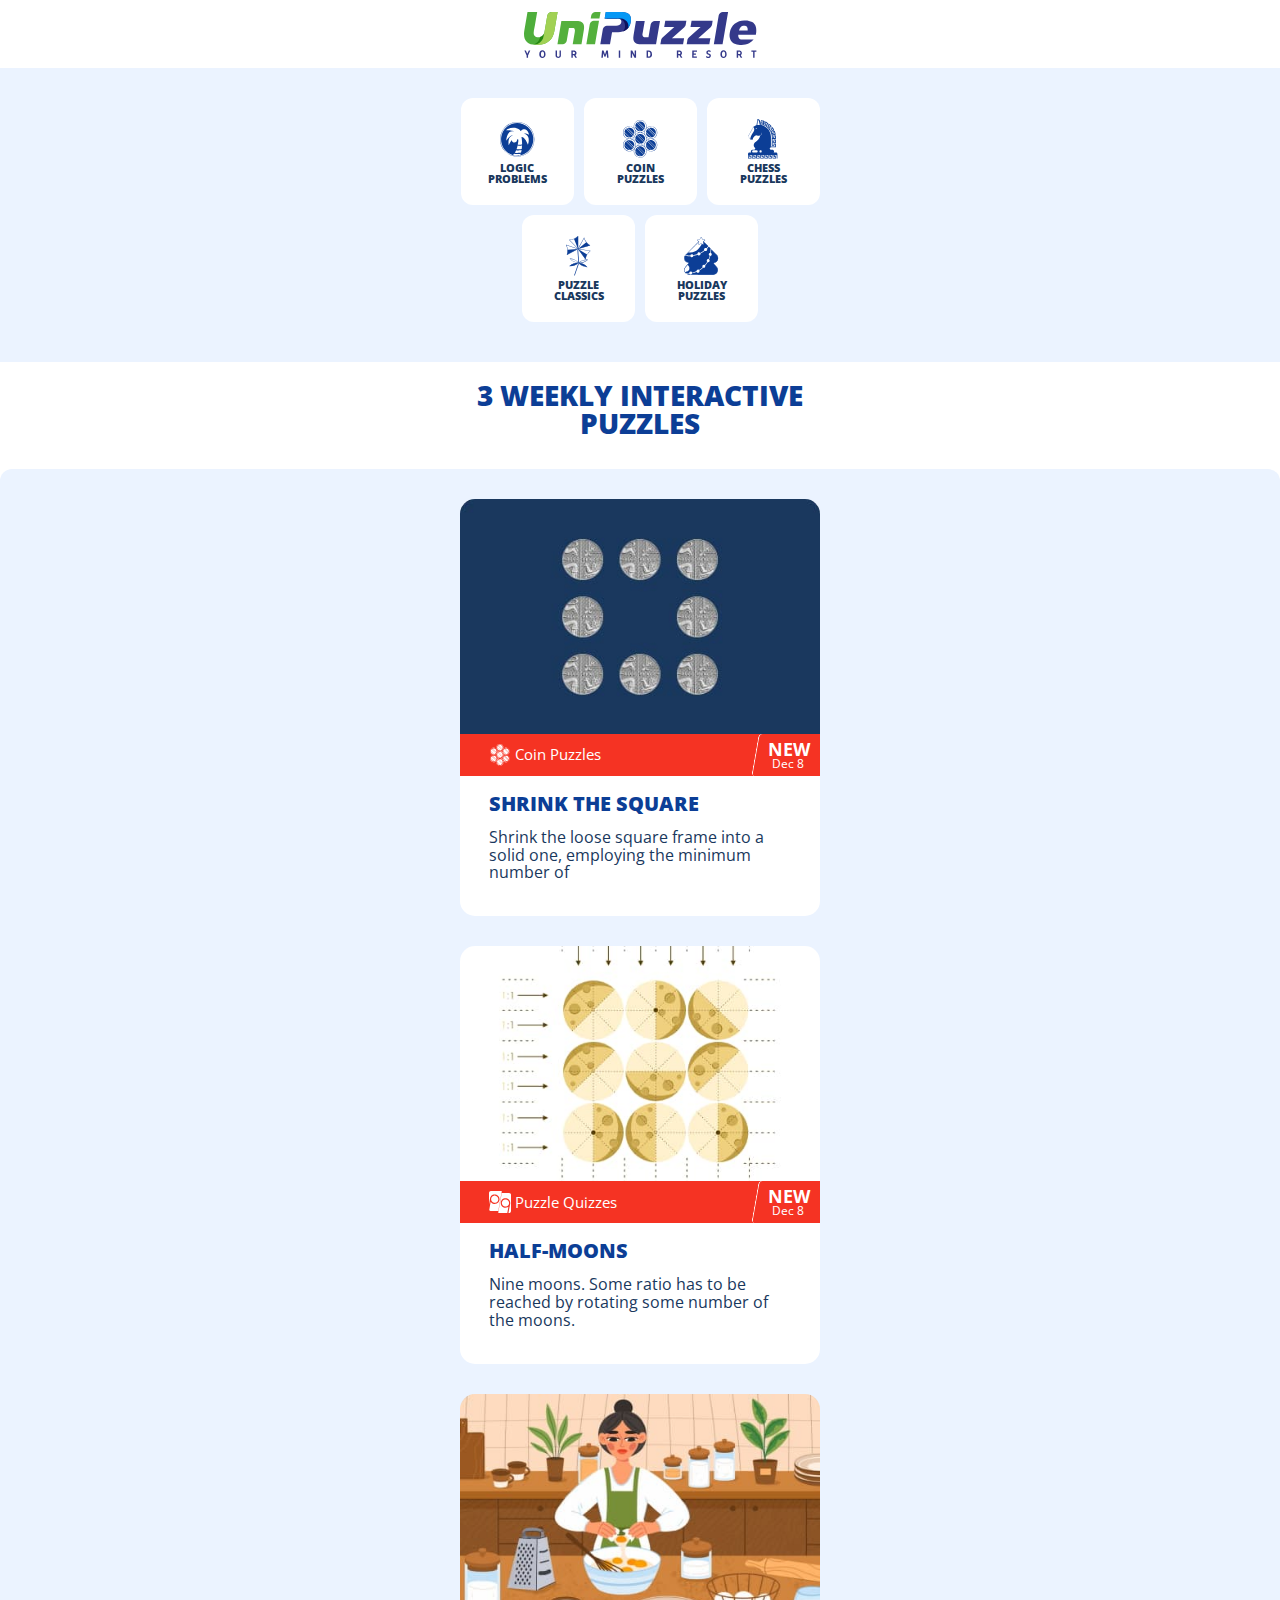
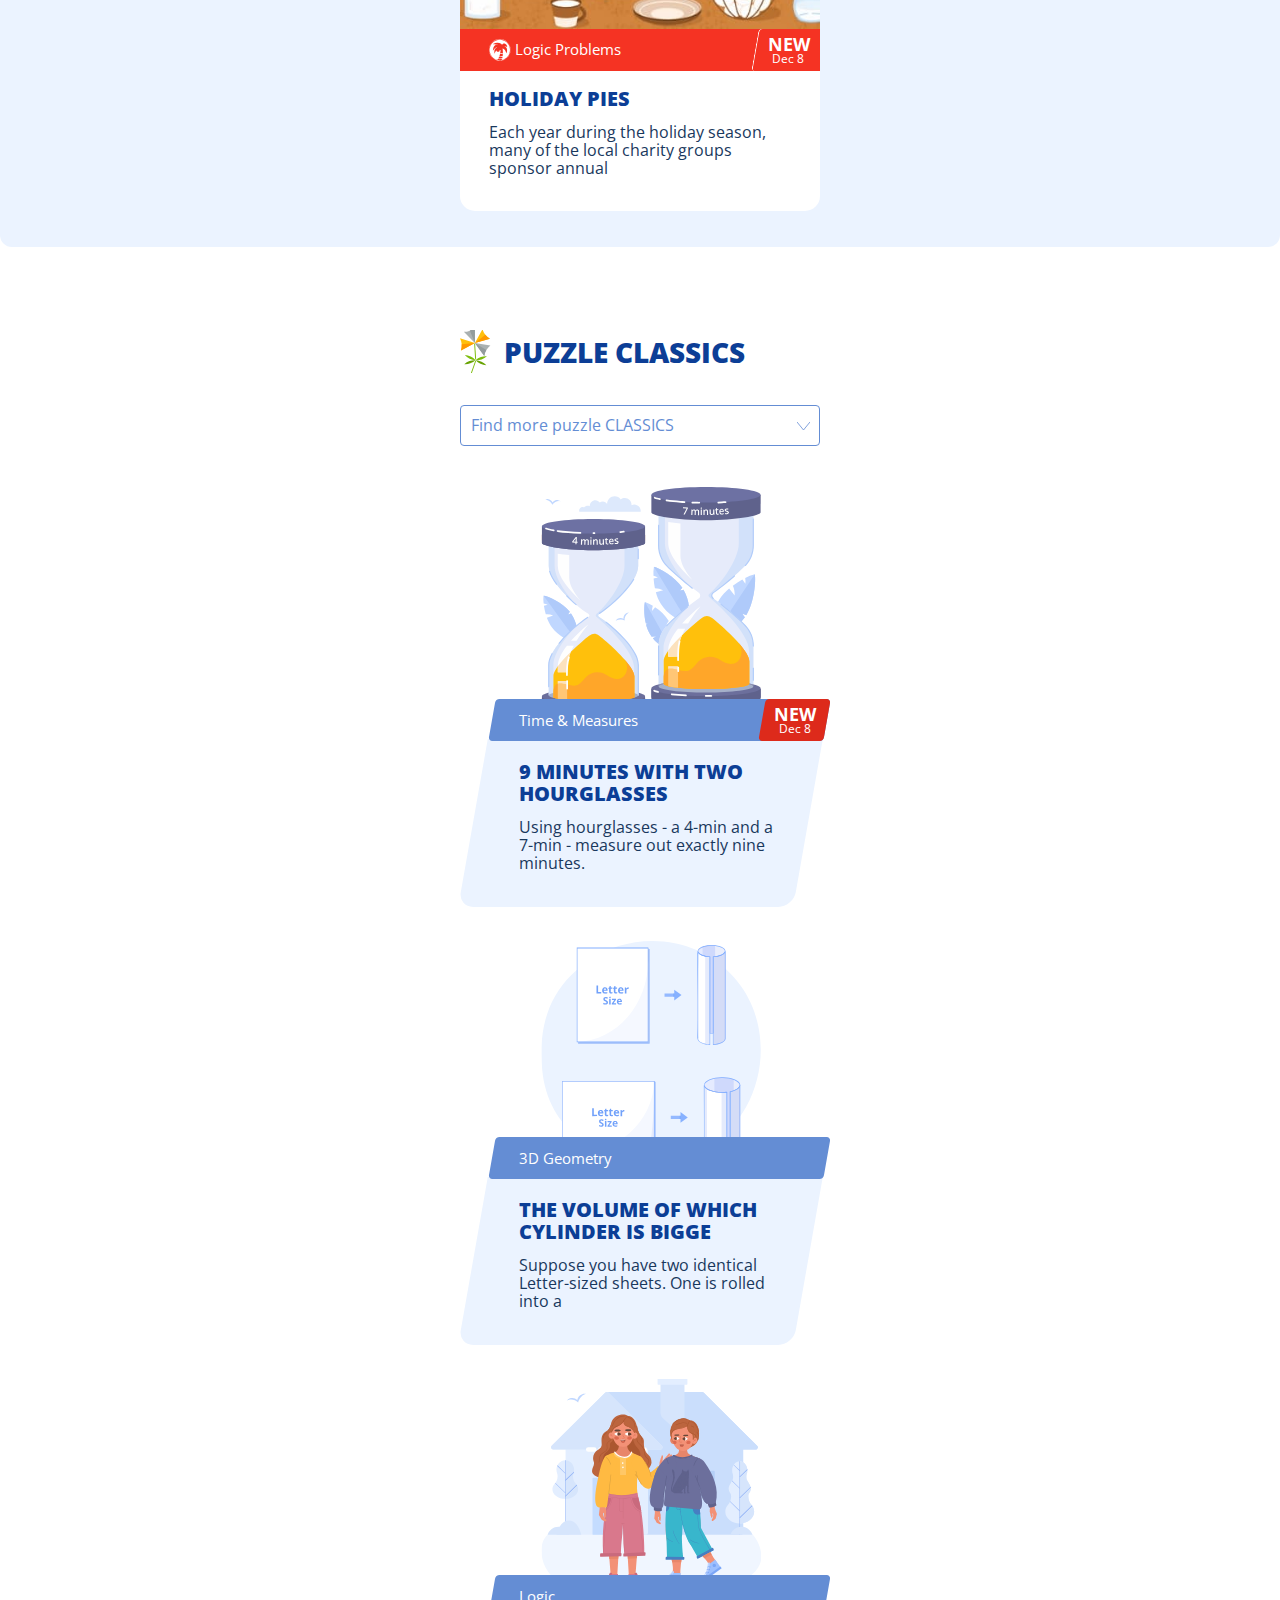
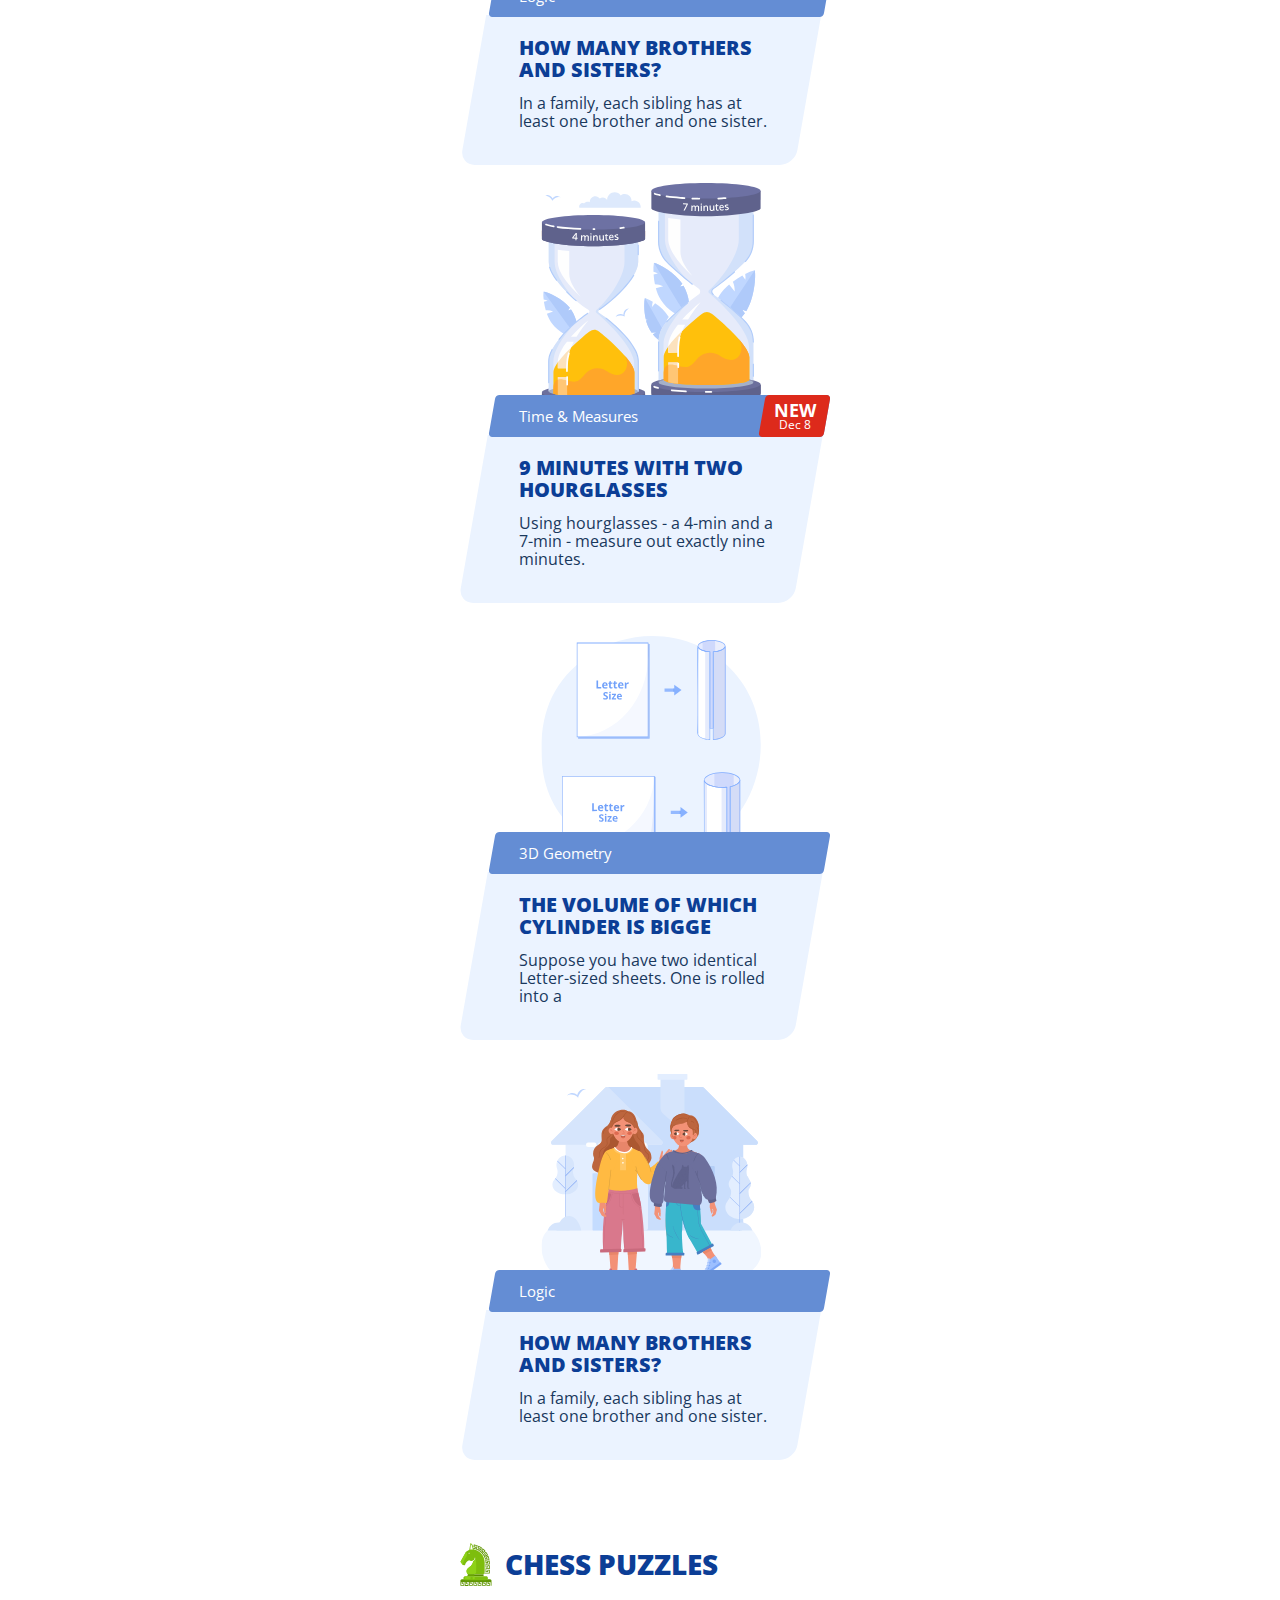
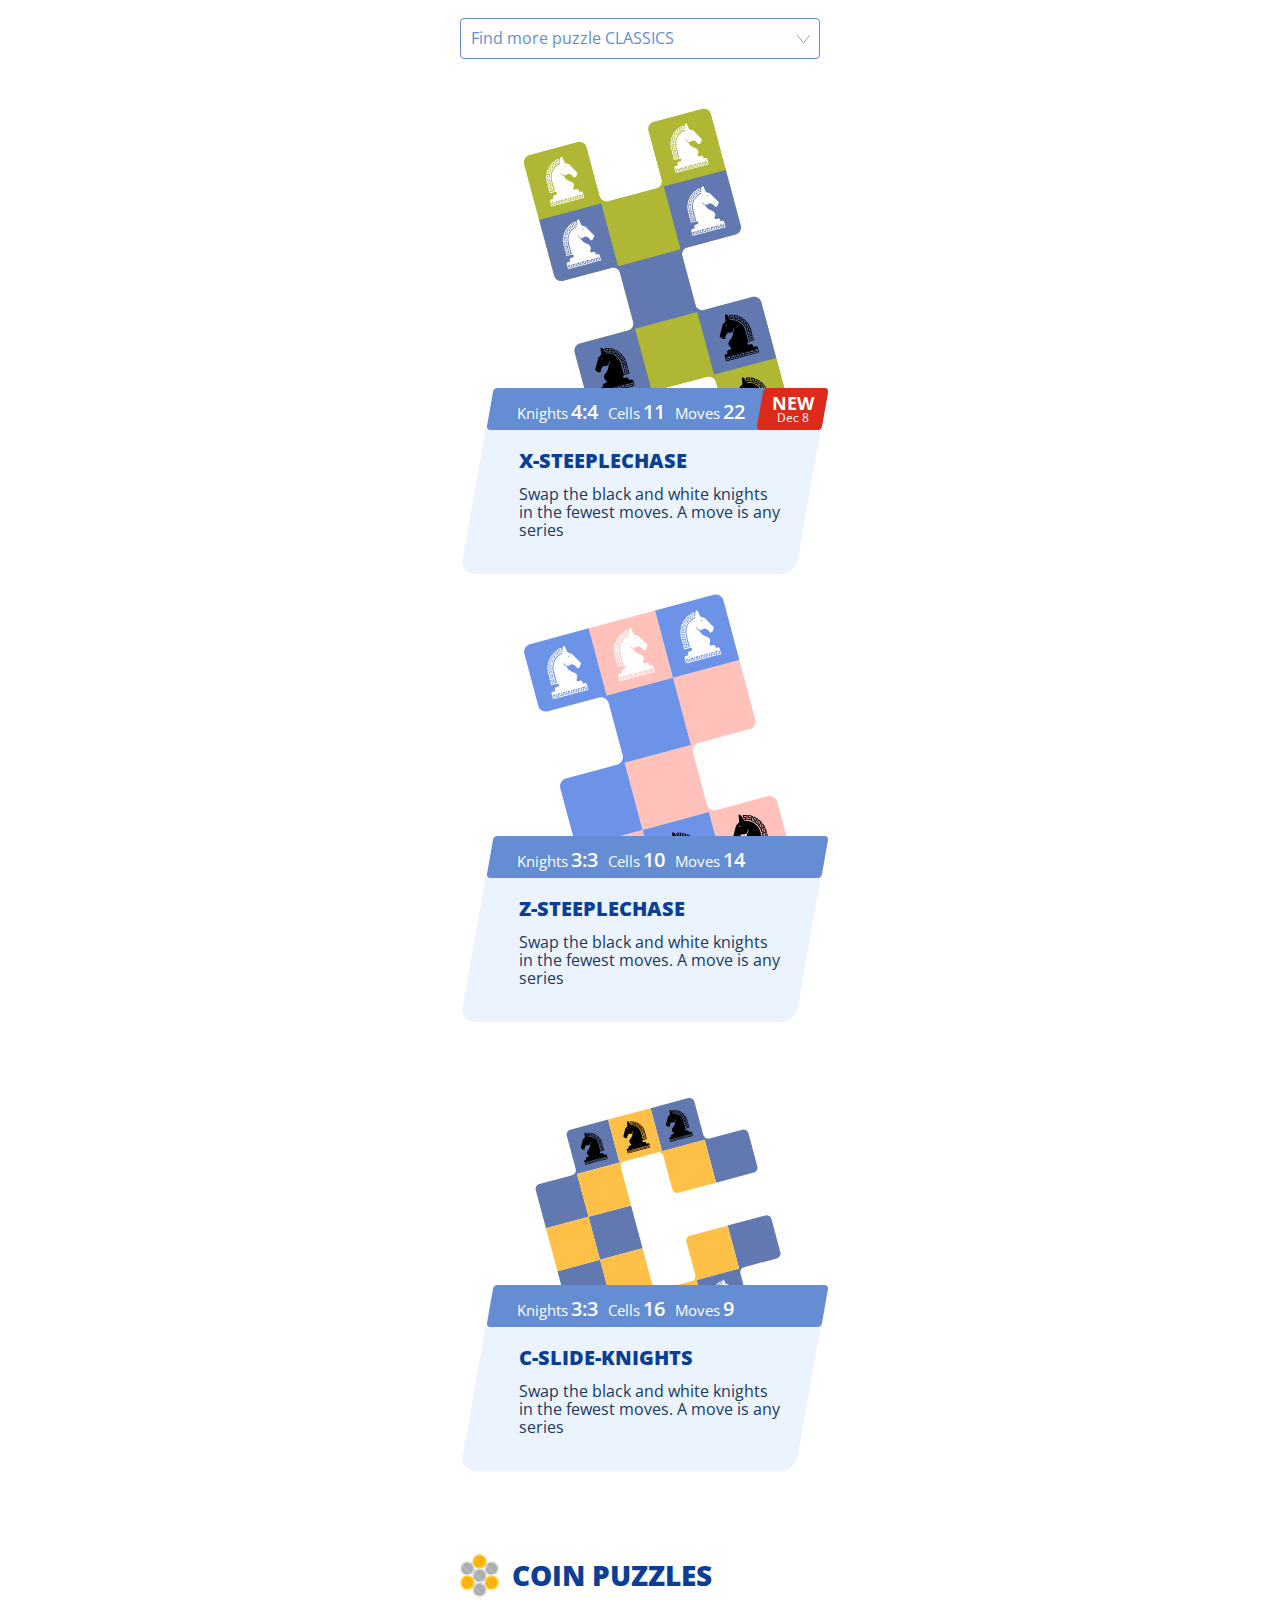
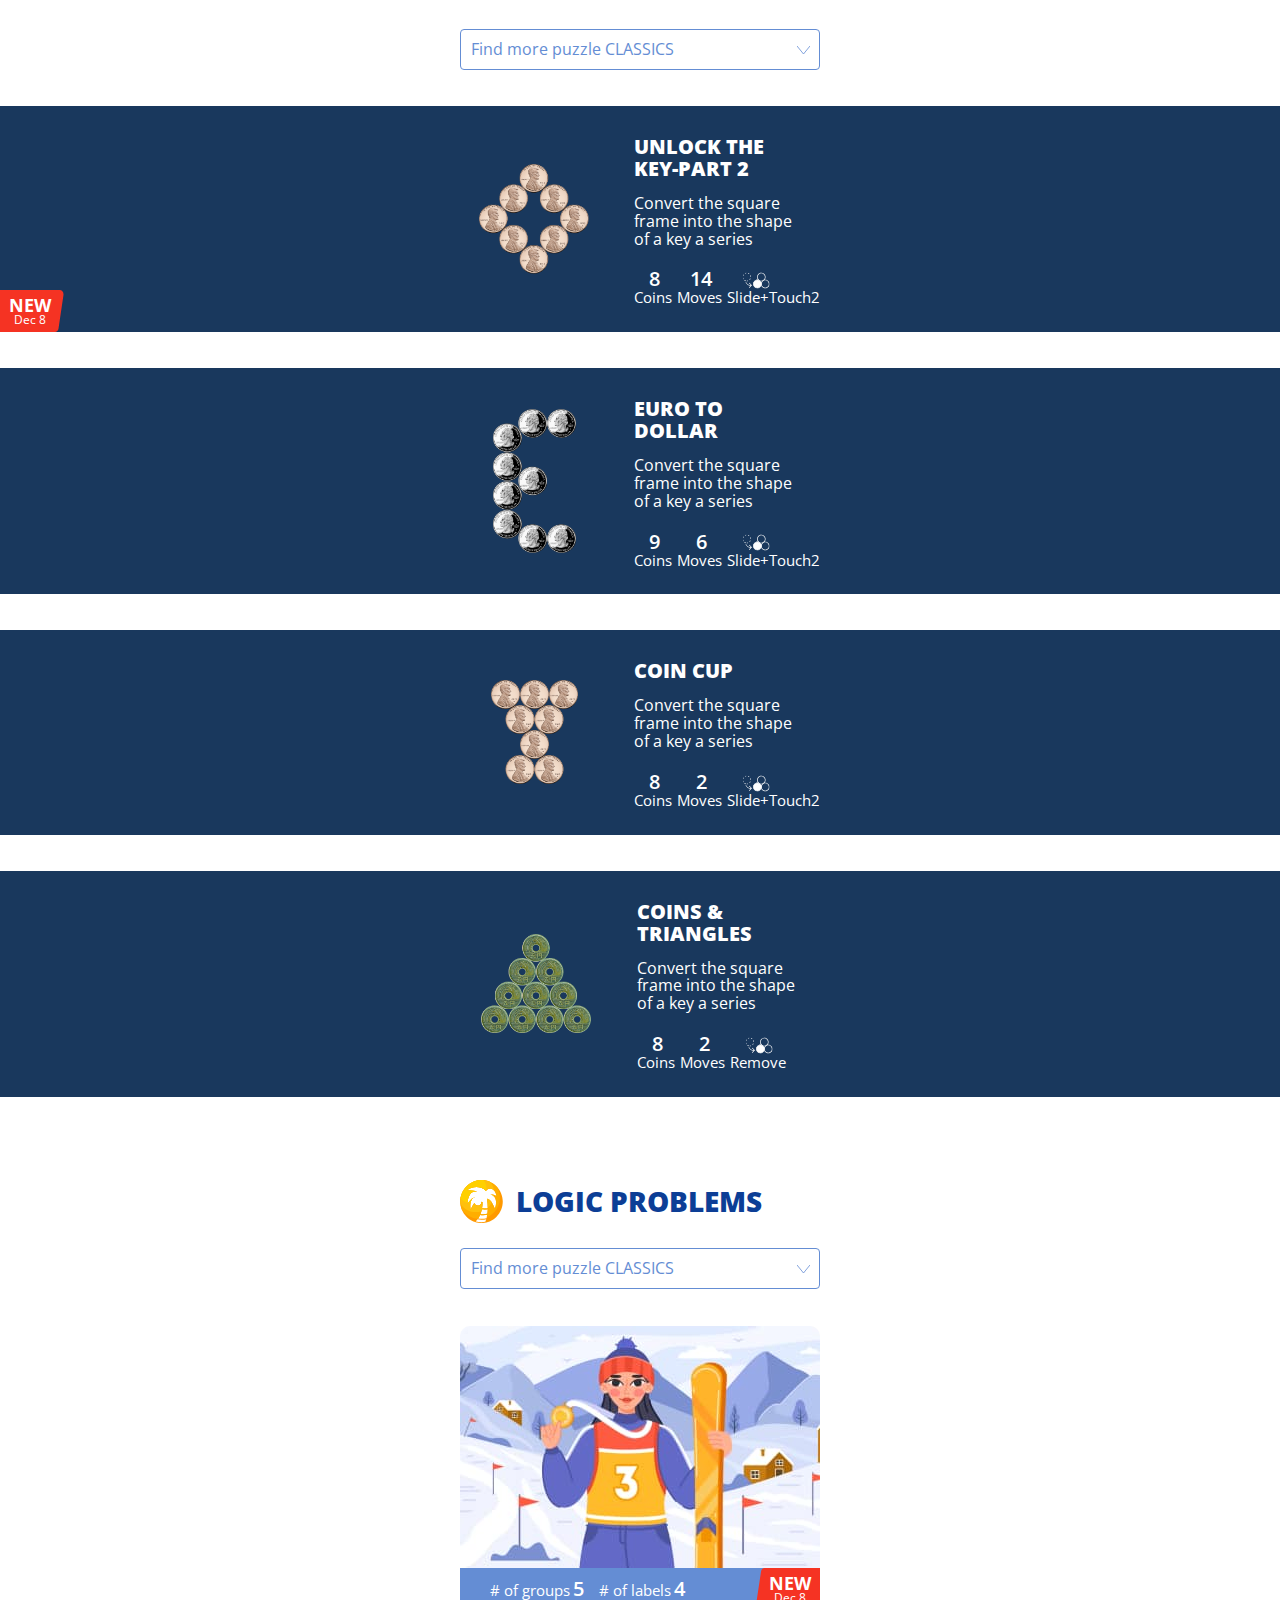
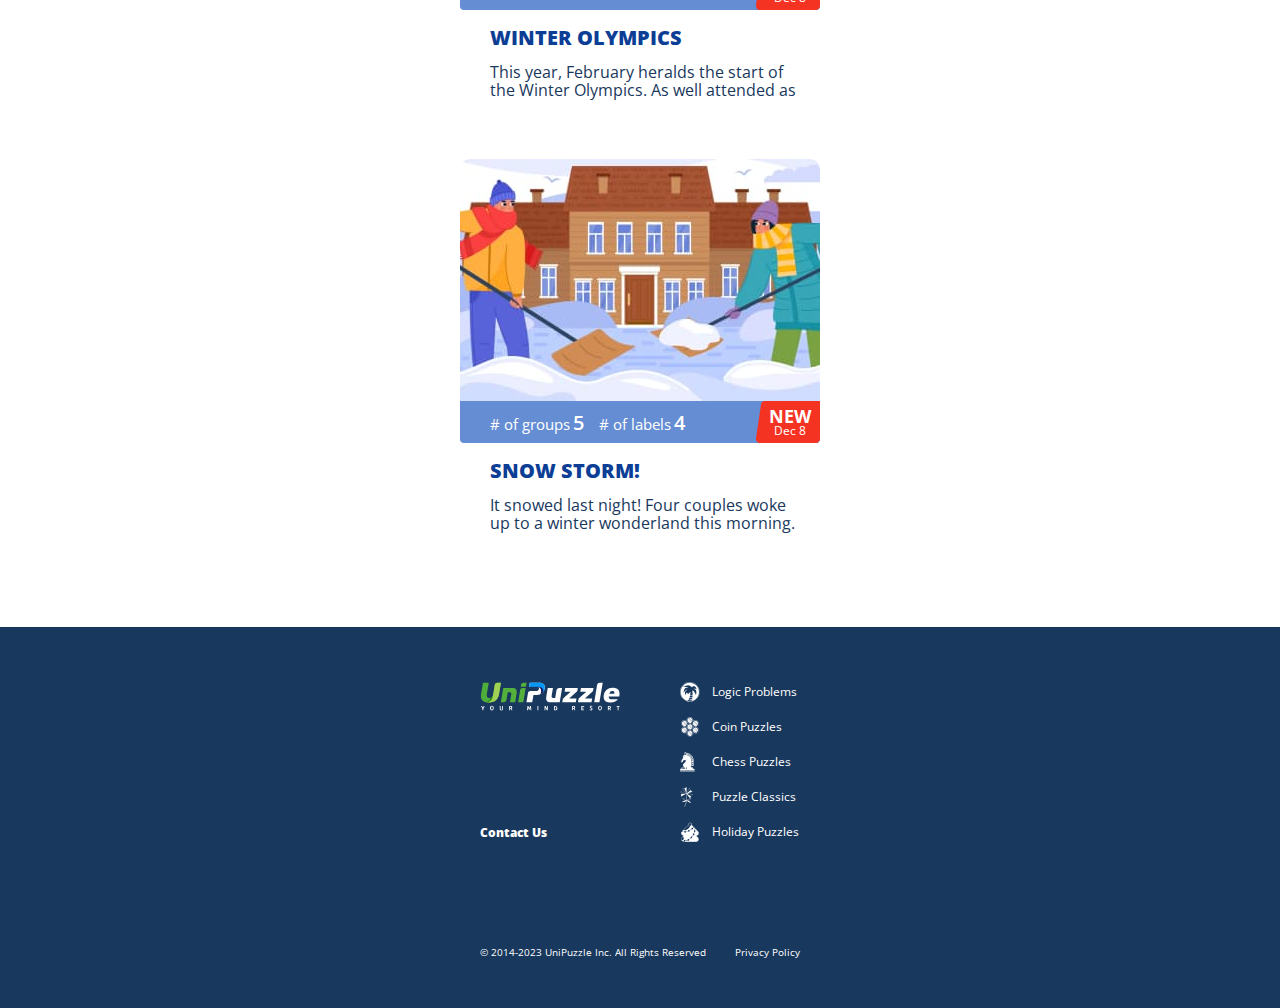
==== index.html @ a79894d9 "increased the size of the logo" ====
<!DOCTYPE html>
<html lang="en">

<head>
  <meta charset="UTF-8" />
  <meta http-equiv="X-UA-Compatible" content="IE=edge" />
  <meta name="viewport" content="width=device-width, initial-scale=1.0" />
  <title>UniPuzzle</title>
  <link rel="preconnect" href="https://fonts.googleapis.com" />
  <link rel="preconnect" href="https://fonts.gstatic.com" crossorigin />
  <link href="https://fonts.googleapis.com/css2?family=Open+Sans:wght@400;600;700;800&display=swap" rel="stylesheet" />

  <link rel="stylesheet"
    href="https://cdnjs.cloudflare.com/ajax/libs/modern-normalize/0.2.0/modern-normalize.min.css" />

  <link rel="stylesheet" href="./css/styles.css" />
</head>

<body>
  <header class="header">
    <div class="container">
      <a class="logo link" href="./index.html"><img class="header-logo" src="./images/svg/logo.svg" width="253"
          alt="UniPuzzle" />
      </a>
    </div>
    <nav class="navigation">
      <ul class="list menu container">
        <li class="menu-item ">
          <a class="menu-link navigation-logo logicrgb link" href="#logic">LOGIC PROBLEMS</a>
        </li>

        <li class="menu-item">
          <a class="menu-link navigation-logo coinrgb link" href="#coin">COIN PUZZLES</a>
        </li>
        <li class="menu-item">
          <a class="menu-link navigation-logo chessrgb link" href="#chess">CHESS PUZZLES</a>
        </li>
        <li class="menu-item">
          <a class="menu-link navigation-logo classicsrgb link" href="#classics">PUZZLE CLASSICS</a>
        </li>
        <li class="menu-item">
          <a class="menu-link navigation-logo holidayrgb link" href="#holiday">HOLIDAY PUZZLES</a>
        </li>
      </ul>
    </nav>

  </header>

  <main>
    <!-- section 3 WEEKLY INTERACTIVE PUZZLES -->


    <section class="main section section-master">
      <h1 class="main-title title container">3 WEEKLY INTERACTIVE PUZZLES</h1>

      <div class=" bcg">
        <ul class="main-list list container">
          <li class="main-item">

            <a class="main-item__link link" href="/coin-puzzles/index.php">
              <img class="main-img" src="./images/sec-hero/SHRINK THE SQUARE.jpg" alt="category coin-puzzles"
                width="440" height="287" />
              <div class="main-item__block ">

                <h2 class="item-title item-title__hero icon-coin ">Coin Puzzles</h2>
                <div class="wrapper-date wrapper-date__hero">
                  <p class="item-text "><span class="decoration-text">NEW</span>Dec 8</p>
                </div>
              </div>
              <div class="main-item__master">
                <h3 class="main-item__title title">SHRINK THE SQUARE</h3>
                <p class="main-item__text">
                  Shrink the loose square frame into a solid one,
                  employing the minimum number of
                </p>
              </div>
            </a>

          </li>
          <li class="main-item">
            <div class="main-item__card">
              <a class="main-item__link link" href="/category/puzzle-quizzes/">
                <img class="main-img" src="./images/sec-hero/HALF-MOONS.jpg" alt="category puzzle-quizzes" width="440"
                  height="287" />
                <div class="main-item__block">
                  <h2 class="item-title item-title__hero icon-quizzes">Puzzle Quizzes</h2>
                  <div class="wrapper-date wrapper-date__hero">
                    <p class="item-text "><span class="decoration-text">NEW</span>Dec 8</p>
                  </div>
                </div>
                <div class="main-item__master">
                  <h3 class="main-item__title title">HALF-MOONS</h3>
                  <p class="main-item__text">
                    Nine moons. Some ratio has to be reached
                    by rotating some number of the moons.
                  </p>
                </div>
              </a>
            </div>
          </li>
          <li class="main-item">
            <div class="main-item__card">
              <a class="main-item__link link" href="/logic-problems-new/index.php">
                <img class="main-img" src="./images/sec-hero/HOLIDAY PIES.jpg" alt="category logic-problems" width="440"
                  height="287" />
                <div class="main-item__block">
                  <h2 class="item-title item-title__hero icon-logic ">Logic Problems</h2>
                  <div class="wrapper-date wrapper-date__hero">
                    <p class="item-text "><span class="decoration-text">NEW</span>Dec 8</p>
                  </div>
                </div>
                <div class="main-item__master">
                  <h3 class="main-item__title title">HOLIDAY PIES</h3>
                  <p class="main-item__text">
                    Each year during the holiday season, many
                    of the local charity groups sponsor annual
                  </p>
                </div>
              </a>
            </div>
          </li>

        </ul>
      </div>
    </section>



    <!-- section PUZZLE CLASSICS -->
    <section id="classics" class="classic pzlclassic section container">
      <div class="wrapper-drop">
        <a class="link" href="/puzzle-classics/index.php">
          <h2 class="section-title logo-classicsrgb title">PUZZLE CLASSICS </h2>
        </a>

        <div class="select-drop">
          <span class="arrow-down"></span>
          <select class="drop drop-style" id="classics-dropdown" name="query" type="text" autocomplete="off"
            placeholder="Find more puzzle classics">
            <option value="xs">Find more puzzle classics</option>
            <option value="s">Find more puzzle Classics</option>
            <option value="m" selected>Find more puzzle CLASSICS</option>
          </select>
        </div>
      </div>
      <div>
        <ul class="section-list list">

          <li class="section-item">
            <div class="wrap-img">
              <img class="section-img" src="./images/sec-classic/svg/time.svg" alt="Time & Measures" />
            </div>
            <div class="section-item__block">


              <h2 class="item-title transformation">Time & Measures</h2>
              <div class="wrapper-date">
                <p class="item-text transformation"><span class="decoration-text">NEW</span>Dec 8</p>
              </div>
            </div>
            <div class="section-item__master">
              <div class="transformation">
                <h3 class="main-item__title position title">9 MINUTES WITH TWO HOURGLASSES</h3>
                <p class="main-item__text">
                  Using hourglasses - a 4-min and a 7-min - measure out exactly
                  nine minutes.
                </p>
              </div>
            </div>
          </li>
          <li class="section-item">
            <div class="wrap-img">
              <img class="section-img" src="./images/sec-classic/svg/3d.svg" alt="3D Geometry" width="286"
                height="280" />
            </div>
            <div class="section-item__block">


              <h2 class="item-title transformation">3D Geometry</h2>

            </div>
            <div class="section-item__master">
              <div class="transformation">
                <h3 class="main-item__title position title">THE VOLUME OF WHICH
                  CYLINDER IS BIGGE</h3>
                <p class="main-item__text">
                  Suppose you have two identical Letter-sized sheets. One is rolled into a
                </p>
              </div>
            </div>
          </li>
          <li class="section-item">
            <div class="wrap-img">
              <img class="section-img" src="./images/sec-classic/svg/logic.svg" alt="Logic" width="286" height="280" />
            </div>
            <div class="section-item__block">


              <h2 class="item-title transformation">Logic</h2>

            </div>
            <div class="section-item__master">
              <div class="transformation">
                <h3 class="main-item__title position title">HOW MANY BROTHERS AND
                  SISTERS?</h3>
                <p class="main-item__text">
                  In a family, each sibling has at least one brother and one sister.
                </p>
              </div>
            </div>
          </li>
          <li class="section-item">
            <div class="wrap-img">
              <img class="section-img" src="./images/sec-classic/svg/time.svg" alt="Time & Measures" />
            </div>
            <div class="section-item__block">


              <h2 class="item-title transformation">Time & Measures</h2>
              <div class="wrapper-date">
                <p class="item-text transformation"><span class="decoration-text">NEW</span>Dec 8</p>
              </div>
            </div>
            <div class="section-item__master">
              <div class="transformation">
                <h3 class="main-item__title position title">9 MINUTES WITH TWO HOURGLASSES</h3>
                <p class="main-item__text">
                  Using hourglasses - a 4-min and a 7-min - measure out exactly
                  nine minutes.
                </p>
              </div>
            </div>
          </li>
          <li class="section-item">
            <div class="wrap-img">
              <img class="section-img" src="./images/sec-classic/svg/3d.svg" alt="3D Geometry" width="286"
                height="280" />
            </div>
            <div class="section-item__block">


              <h2 class="item-title transformation">3D Geometry</h2>

            </div>
            <div class="section-item__master">
              <div class="transformation">
                <h3 class="main-item__title position title">THE VOLUME OF WHICH
                  CYLINDER IS BIGGE</h3>
                <p class="main-item__text">
                  Suppose you have two identical Letter-sized sheets. One is rolled into a
                </p>
              </div>
            </div>
          </li>
          <li class="section-item">
            <div class="wrap-img">
              <img class="section-img" src="./images/sec-classic/svg/logic.svg" alt="Logic" width="286" height="280" />
            </div>
            <div class="section-item__block">


              <h2 class="item-title transformation">Logic</h2>

            </div>
            <div class="section-item__master">
              <div class="transformation">
                <h3 class="main-item__title position title">HOW MANY BROTHERS AND
                  SISTERS?</h3>
                <p class="main-item__text">
                  In a family, each sibling has at least one brother and one sister.
                </p>
              </div>
            </div>
          </li>

        </ul>
      </div>
    </section>

    <!-- section CHESS PUZZLES -->
    <section id="chess" class="chess pzlclassic section container">

      <div class="wrapper-drop">

        <a href="/chess-puzzles/index.php" class="link">
          <h2 class="section-title logo-chesspuzzgrin title">CHESS PUZZLES</h2>
        </a>
        <div class="select-drop">
          <span class="arrow-down"></span>
          <select class="drop drop-style" id="chess-dropdown" name="query" type="text" autocomplete="off"
            placeholder="Find more puzzle classics">
            <option value="xs">Find more puzzle classics</option>
            <option value="s">Find more puzzle Classics</option>
            <option value="m" selected>Find more puzzle CLASSICS</option>
          </select>
        </div>


      </div>
      <div>
        <ul class="section-list list">

          <li class="section-item">
            <div class="wrap-img">
              <img class="section-img" src="./images/sec-chess/chess-x.svg" alt="X-STEEPLECHASE" />
            </div>
            <div class="section-item__block">

              <p class="item-title transformation">Knights <span class="modification">4:4</span></p>
              <p class="item-title transformation">Cells<span class="modification">11</span></p>
              <p class="item-title transformation">Moves<span class="modification">22</span></p>

              <div class="wrapper-date">
                <p class="item-text transformation"><span class="decoration-text">NEW</span>Dec 8</p>
              </div>

            </div>
            <div class="section-item__master">
              <div class="transformation">
                <h3 class="main-item__title position title">X-STEEPLECHASE</h3>
                <p class="main-item__text">
                  Swap the black and white knights in the fewest moves. A move is any series
                </p>
              </div>
            </div>
          </li>
          <li class="section-item">
            <div class="wrap-img">
              <img class="section-img" src="./images/sec-chess/chess-z.svg" alt="Z-STEEPLECHASE" />
            </div>
            <div class="section-item__block">

              <p class="item-title transformation">Knights <span class="modification">3:3</span></p>
              <p class="item-title transformation">Cells<span class="modification">10</span></p>
              <p class="item-title transformation">Moves<span class="modification">14</span></p>

            </div>
            <div class="section-item__master">
              <div class="transformation">
                <h3 class="main-item__title position title">Z-STEEPLECHASE</h3>
                <p class="main-item__text">
                  Swap the black and white knights in the fewest moves. A move is any series
                </p>
              </div>
            </div>
          </li>
          <li class="section-item">
            <div class="wrap-img">
              <img class="section-img" src="./images/sec-chess/chess-c.svg" alt="C-SLIDE-KNIGHTS" />
            </div>
            <div class="section-item__block">

              <p class="item-title transformation">Knights <span class="modification">3:3</span></p>
              <p class="item-title transformation">Cells<span class="modification">16</span></p>
              <p class="item-title transformation">Moves<span class="modification">9</span></p>

            </div>
            <div class="section-item__master">
              <div class="transformation">
                <h3 class="main-item__title position title">C-SLIDE-KNIGHTS</h3>
                <p class="main-item__text">
                  Swap the black and white knights in the fewest moves. A move is any series
                </p>
              </div>
            </div>
          </li>
        </ul>
      </div>
    </section>

    <!-- section COIN PUZZLES  -->
    <section id="coin" class="coin coin-section pzlclassic section ">

      <div class="wrapper-drop container">
        <a href="/coin-puzzles/index.php" class="link">
          <h2 class="section-title logo-coinrgb title">COIN PUZZLES</h2>
        </a>
        <div class="select-drop">
          <span class="arrow-down"></span>
          <select class="drop drop-style" id="coin-dropdown" name="query" type="text" autocomplete="off"
            placeholder="Find more puzzle classics">
            <option value="xs">Find more puzzle classics</option>
            <option value="s">Find more puzzle Classics</option>
            <option value="m" selected>Find more puzzle CLASSICS</option>
          </select>
        </div>
      </div>

      <ul class="section-list list ">
        <div class="coin-bcg">
          <li class="coin-item container">
            <div class="coin-img-wrap">
              <img class="coin-img" width="110" height="110" src="./images/sec-coin/keypart2.png" alt="KEY-PART 2">
            </div>
            <div class="coin-wrap-text">
              <h3 class="coin-title">UNLOCK THE KEY-PART 2 </h3>
              <p class="coin-item__text">Convert the square frame into
                the shape of a key a series</p>
              <div class="coin-text">
                <div class="coin-text-group">
                  <span class="modification">8</span>
                  <p class="item-title">Coins</p>
                </div>
                <div class="coin-text-group">
                  <span class="modification">14</span>
                  <p class="item-title">Moves</p>
                </div>
                <div class="coin-text-group">
                  <p class="coin-title-svg item-title">Slide+Touch2</p>
                </div>
              </div>
            </div>

          </li>
          <div class="skew-reverse">
            <p class="item-text"><span class="decoration-text">NEW</span>Dec 8</p>
          </div>
        </div>
        <div class="coin-bcg">
          <li class="coin-item container">
            <div class="coin-img-wrap">
              <img class="coin-img" width="83" height="145" src="./images/sec-coin/eurotodollar.png"
                alt="EURO TO DOLLAR">
            </div>
            <div class="coin-wrap-text">
              <h3 class="coin-title">EURO TO DOLLAR </h3>
              <p class="coin-item__text">Convert the square frame into
                the shape of a key a series</p>
              <div class="coin-text">
                <div class="coin-text-group">
                  <span class="modification">9</span>
                  <p class="item-title">Coins</p>
                </div>
                <div class="coin-text-group">
                  <span class="modification">6</span>
                  <p class="item-title">Moves</p>
                </div>
                <div class="coin-text-group">

                  <p class="coin-title-svg item-title">Slide+Touch2</p>
                </div>
              </div>
            </div>
          </li>
        </div>
        <div class="coin-bcg">
          <li class="coin-item container">
            <div class="coin-img-wrap">
              <img class="coin-img" width="87" height="103" src="./images/sec-coin/coincup.png" alt="COIN CUP">
            </div>
            <div class="coin-wrap-text">
              <h3 class="coin-title">COIN CUP</h3>
              <p class="coin-item__text">Convert the square frame into
                the shape of a key a series</p>
              <div class="coin-text">
                <div class="coin-text-group">
                  <span class="modification">8</span>
                  <p class="item-title">Coins</p>
                </div>
                <div class="coin-text-group">
                  <span class="modification">2</span>
                  <p class="item-title">Moves</p>
                </div>
                <div class="coin-text-group">

                  <p class="coin-title-svg item-title">Slide+Touch2</p>
                </div>
              </div>
            </div>
          </li>
        </div>
        <div class="coin-bcg">
          <li class="coin-item container">
            <div class="coin-img-wrap">
              <img class="coin-img" width="110" height="98" src="./images/sec-coin/triangles.png"
                alt="COINS & TRIANGLES">
            </div>
            <div class="coin-wrap-text">
              <h3 class="coin-title">COINS & TRIANGLES</h3>
              <p class="coin-item__text">Convert the square frame into
                the shape of a key a series</p>
              <div class="coin-text">
                <div class="coin-text-group">
                  <span class="modification">8</span>
                  <p class="item-title">Coins</p>
                </div>
                <div class="coin-text-group">
                  <span class="modification">2</span>
                  <p class="item-title">Moves</p>
                </div>
                <div class="coin-text-group">

                  <p class="coin-title-svg item-title">Remove</p>
                </div>
              </div>
            </div>
          </li>
        </div>
      </ul>


    </section>


    <!-- section LOGIC PROBLEMS -->
    <section id="logic" class="logic pzlclassic section container">

      <div class="wrapper-drop">

        <a href="/logic-problems-new/index.php" class="link">
          <h2 class="section-title logo-logicrgb title">LOGIC PROBLEMS</h2>
        </a>
        <div class="select-drop">
          <span class="arrow-down"></span>
          <select class="drop drop-style" id="logic-dropdown" name="query" type="text" autocomplete="off"
            placeholder="Find more puzzle classics">
            <option value="xs">Find more puzzle classics</option>
            <option value="s">Find more puzzle Classics</option>
            <option value="m" selected>Find more puzzle CLASSICS</option>
          </select>
        </div>


      </div>
      <div>
        <ul class="section-list list">

          <li class="section-item">
            <div class="logic-img">
              <img class="section-img" src="./images/sec-logic/groupsnowstorm.jpg" alt="WINTER OLYMPICS" />
            </div>
            <div class="logic logic-item__block">

              <p class="item-title logic-title "># of groups <span class="modification">5</span></p>
              <p class="item-title "># of labels <span class="modification">4</span></p>



              <div class="skew">
                <p class="item-text"><span class="decoration-text">NEW</span>Dec 8</p>
              </div>

            </div>
            <div class="section-item">

              <h3 class="main-item__title  title">WINTER OLYMPICS</h3>
              <p class="main-item__text">
                This year, February heralds the start of the Winter Olympics. As well attended as
              </p>

            </div>
          </li>

          <li class="section-item">
            <div class="logic-img">
              <img class="section-img" src="./images/sec-logic/groupwinterolympics.jpg" alt="SNOW STORM" />
            </div>
            <div class="logic logic-item__block">

              <p class="item-title logic-title "># of groups <span class="modification">5</span></p>
              <p class="item-title "># of labels <span class="modification">4</span></p>



              <div class="skew">
                <p class="item-text"><span class="decoration-text">NEW</span>Dec 8</p>
              </div>

            </div>
            <div class="section-item">

              <h3 class="main-item__title  title">SNOW STORM!</h3>
              <p class="main-item__text">
                It snowed last night! Four couples woke up to a winter wonderland this morning.
              </p>

            </div>
          </li>

        </ul>
      </div>
    </section>
  </main>
  <footer class="footer  background-footer   ">
    <div class="footer-wrapper container">
      <div class="footer-logo footer-text">
        <a href="./">
          <img class="footer-img" src="./images/sec-footer/footer-logo.svg" width="150" height="40" alt="logo">
        </a>
        <p class="footer-text__contact"><a class="link link-contact" href="/contact-us/">Contact Us</a></p>

      </div>
      <div class="footer-nav footer-text ">

        <ul class="list nav-list">
          <li class="footer-item "><a class="menu-item footer-link logo-link logic  link"
              href="/logic-problems-new/index.php">Logic Problems</a>
          </li>
          <li class="footer-item"><a class="footer-link logo-link coin link" href="/coin-puzzles/index.php">Coin
              Puzzles</a></li>
          <li class="footer-item"><a class="footer-link logo-link chess link" href="/chess-puzzles/index.php">Chess
              Puzzles</a></li>
          <li class="footer-item"><a class="footer-link logo-link classics link"
              href="/puzzle-classics/index.php">Puzzle Classics</a></li>
          <li class="footer-item"><a class="footer-link logo-link holiday link" href="">Holiday Puzzles</a></li>
        </ul>

      </div>
    </div>
    <div class=" footer-text footer-list list container">

      <p class="text__copyright">&copy; 2014-2023 UniPuzzle Inc. All Rights Reserved</p>


      <a class="footer-text__policy link link-contact" href="/privacy-policy/">Privacy Policy</a>
    </div>




  </footer>

</body>

</html>
---- css/styles.css ----
:root {
  --main-text-color: #19385d;
  --bgc-header-menu: #3a6fc9;
  --secondary-text-color: #ffffff;
  --title-color: #0c3e96;
  --bcg-color: #ebf3ff;
  --white-bgc: #ffffff;
  --item-block-bgc: #648dd4;
  --bgc-date: #dd2a1b;
  --bgc-hero-card: #f53323;
  --bcg-color-footer: #19385d;
}
html {
  box-sizing: border-box;
  scroll-behavior: smooth;
}
*,
*::after,
*::before {
  box-sizing: inherit;
}
body {
  font-family: 'Open Sans', sans-serif;
  font-size: 16px;
  line-height: 1.12;
  color: var(--main-text-color);
  background-color: var(--white-color);
}
h1,
h2,
h3,
h4,
h5,
h6,
p {
  margin-top: 0;
  margin-bottom: 0;
}

img {
  display: block;
  max-width: 100%;
  height: auto;
}

.link {
  text-decoration: none;
  color: inherit;
}
/* .link:hover,
.link:focus {
  cursor: pointer;
} */

.list {
  list-style: none;
  color: inherit;
  margin: 0;
  padding: 0;
}

.container {
  width: 390px;
  padding-left: 15px;
  padding-right: 15px;
  margin-right: auto;
  margin-left: auto;
}
.header .container {
  padding-left: 0px;
  padding-right: 0px;
}

.section {
  padding-top: 83px;
}
.section-master {
  padding-top: 29px;
}

.title {
  display: flex;
  align-items: center;
  font-weight: 800;
  font-size: 28px;
  line-height: 1;
  color: var(--title-color);
  text-transform: uppercase;
}

.wrapper-date {
  width: 65px;
  border-radius: 4px;
  background-color: var(--bgc-date);
  margin-left: auto;
  margin-left: auto;
}

.wrapper-date__hero {
  border-left: 1px solid #ffffff;
  background-color: transparent;
  transform: skewX(-10deg);
}

/* Header */
.header-logo {
  width: 233px;
  margin-left: auto;
  margin-right: auto;
  padding-top: 12px;
  padding-bottom: 10px;
}

.navigation {
  min-width: 390px;
  background-color: var(--bcg-color);
}
.navigation .menu {
  display: flex;
  flex-wrap: wrap;
  padding-top: 30px;
  padding-bottom: 30px;
  margin-left: auto;
  align-items: center;
  justify-content: center;
  margin-right: auto;
  padding-left: 10px;
  margin-bottom: -10px;
}

.menu-item {
  display: flex;
  align-items: center;
}
.menu-link {
  display: flex;
  flex-wrap: wrap;
  width: 113px;
  height: 107px;
  align-items: center;
  padding-top: 20px;
  padding-bottom: 20px;
  padding-left: 27px;
  padding-right: 27px;
  align-items: center;
  justify-content: center;
  text-align: center;
}

.navigation-logo::before {
  content: '';
  background-repeat: no-repeat;
  background-position: center;
  display: block;
  width: 35px;
  height: 40px;
}
.logicrgb::before {
  background-image: url(../images/sec-hero/svg/logichero.svg);
}

.coinrgb::before {
  background-image: url(../images/sec-hero/svg/coinhero.svg);
}

.chessrgb::before {
  background-image: url(../images/sec-hero/svg/chesshero.svg);
}

.classicsrgb::before {
  background-image: url(../images/sec-hero/svg/classicshero.svg);
}

.holidayrgb::before {
  background-image: url(../images/sec-hero/svg/holidayhero.svg);
}

.header .menu-item {
  font-size: 11px;
  line-height: 1;
  font-weight: 800;
  text-transform: uppercase;
  margin-right: 10px;
  margin-bottom: 10px;
  background-color: var(--white-bgc);
  border-radius: 12px;
}

/* section-master */

.section-master .main-title {
  text-align: center;
  margin-bottom: 32px;
}

.bcg {
  min-width: 390px;
  background-color: var(--bcg-color);
  border-radius: 12px;
}

.main-list {
  padding-bottom: 36px;
}

.main-item {
  padding-top: 30px;
}

.main-item__master {
  background-color: var(--white-bgc);
  border-radius: 0px 0px 15px 15px;
}

.main-img {
  border-radius: 15px 15px 0px 0px;
}

.main-item__block {
  background-color: var(--bgc-hero-card);
  display: flex;
  align-items: center;
  justify-content: space-between;
  padding-left: 29px;
}

.item-title {
  display: flex;
  align-items: center;
  font-weight: 400;
  font-size: 15px;
  line-height: 0.57;
  color: var(--secondary-text-color);
}

.coin-text .modification {
  font-weight: 600;
  font-size: 20px;
  line-height: 1.1;
  color: var(--secondary-text-color);
}

.item-title__hero::before {
  display: block;
  content: '';
  height: 22px;
  width: 22px;
  background-size: contain;
  background-repeat: no-repeat;
  background-position: center;
  margin-right: 4px;
}

.icon-coin::before {
  background-image: url(../images/svg/svg/coinpuzzles.svg);
}

.icon-quizzes::before {
  background-image: url(../images/svg/svg/puzzlequizzes.svg);
}
.icon-logic::before {
  background-image: url(../images/svg/svg/logicproblems.svg);
}
.item-text {
  font-weight: 400;
  font-size: 12px;
  line-height: 1;
  color: var(--secondary-text-color);
}

.wrapper-date > .item-text {
  padding: 6px 12px;
  text-align: center;
  position: relative;
  transform: skewX(10deg);
}

.item-text .decoration-text {
  font-weight: 700;
  font-size: 18px;
  display: block;
}

.item-text .main-item__master {
  width: 440px;
  background-color: var(--white-bgc);
  border-radius: 0px 0px 15px 15px;
}

.main-item__title {
  font-weight: 800;
  font-size: 20px;
  line-height: 1.1;
  padding: 17px 0px 14px 29px;
  text-transform: uppercase;
}

.main-item__title.position {
  padding: 22px 36px 14px 46px;
}

.main-item__text {
  font-weight: 400;
  font-size: 16px;
  line-height: 1.12;
  color: var(--main-text-color);
  padding: 0px 27px 34px 46px;
}
.section-master .main-item__text {
  padding-left: 29px;
}
.main-item__text.current {
  padding-right: 10px;
}

/* section PUZZLE CLASSICS  */

.pzlclassic .section-title::before {
  content: '';
  display: block;
  margin-right: 13px;
  background-position: center;
  background-repeat: no-repeat;
  background-size: cover;
}

.logo-classicsrgb::before {
  width: 31px;
  height: 43px;
  background-image: url(../images/svg/svg/puzzleclassicsrgb.svg);
}

.logo-chesspuzzgrin::before {
  width: 32px;
  height: 43px;
  background-image: url(../images/svg/svg/chesspuzzgrin.svg);
}

.logo-coinrgb::before {
  width: 39px;
  height: 43px;
  background-image: url(../images/svg/svg/coinpuzzlesrgb.svg);
}
.logo-logicrgb::before {
  width: 43px;
  height: 43px;
  background-image: url(../images/svg/svg/logicrgb.svg);
}

.section-item {
  position: relative;
}

/* section chess */

.chess .section-item__block {
  left: 30px;
}
.section-item__block {
  width: 335px;
  height: 42px;
  background-color: var(--item-block-bgc);
  display: flex;
  align-items: center;

  border-radius: 4px;
  transform: skewX(-10deg);
  position: absolute;
  z-index: 2;
  top: -40px;
  left: 32px;
  padding-left: 27px;
}

.chess .item-title {
  align-items: baseline;
  padding-top: 9px;
  padding-bottom: 4px;
}
.chess .item-title:not(:first-child) {
  padding-left: 10px;
}

.section-item__master {
  margin-left: auto;
  margin-right: auto;
  width: 335px;
  background-color: var(--bcg-color);
  border-radius: 0px 0px 15px 15px;
  transform: skewX(-10deg);
}

.classic .section-item {
  margin-bottom: 270px;
}

.classic .section-item:last-child {
  margin-bottom: 0px;
}

.chess .section-item:last-child {
  margin-bottom: 0px;
}

.transformation {
  transform: skewX(10deg);
}

/* section PUZZLE CLASSICS */
.wrap-img {
  position: absolute;
}
.classic .wrap-img {
  transform: translate(37%, -107%);
  width: 220px;
}
.chess .wrap-img {
  transform: translate(23%, -88%);
  width: 271px;
}
.chess .section-item {
  margin-bottom: 303px;
}

.arrow-down {
  position: absolute;
  transform: translateY(49px);
  padding-left: 337px;
  pointer-events: none;
}

.arrow-down::before {
  content: '';
  display: block;
  width: 13px;
  height: 8px;
  background-repeat: no-repeat;
  background-position: center;
  background-image: url(../images/svg/arrowdown.svg);
}

.drop {
  padding-left: 10px;
  padding-top: 10px;
  padding-bottom: 10px;
  width: 100%;
  margin-top: 32px;
  margin-bottom: 293px;
  font-weight: 400;
  font-size: 16px;
  line-height: 1.18;
}

.chess .drop {
  margin-bottom: 369px;
}

.drop-style {
  -moz-appearance: none;
  -webkit-appearance: none;
  appearance: none;
  outline: none;

  cursor: pointer;
  border: 0.5px solid var(--item-block-bgc);
  border-radius: 4px;
  color: var(--item-block-bgc);
  background-color: var(--white-bgc);
}

/* section COIN PUZZLES */

.coin .drop {
  margin-bottom: 36px;
}
.coin-bcg {
  min-width: 390px;
  background-color: var(--main-text-color);
}
.coin-bcg:not(:last-child) {
  margin-bottom: 36px;
}

.coin-title {
  font-weight: 800;
  font-size: 20px;
  line-height: 1.1;
  width: 165px;
  margin-bottom: 15px;
  color: var(--secondary-text-color);
}

.coin .item-text {
  position: absolute;
  bottom: 0;
  left: 0;
  padding: 6px 9px;
  text-align: center;
  position: relative;
}

.coin-item__text {
  font-size: 16px;
  width: 165px;
  padding-bottom: 20px;
  color: var(--secondary-text-color);
}

.coin-text {
  display: flex;
  text-align: center;
  align-items: end;
}

.coin-text-group:not(:last-child) {
  margin-right: 5px;
}

.coin .item-title {
  margin-top: 3px;
}

.coin-wrap-text {
  padding-top: 30px;
  padding-bottom: 30px;
}

.coin-item {
  display: flex;
  position: relative;
}

.coin-wrap .main-item__text {
  color: var(--secondary-text-color);
  padding: 0;
}

.wrapper-img {
  position: relative;
  margin-top: 43px;
  width: 200px;
  height: 250px;
  position: relative;
  margin-bottom: 40px;
}

.coin-img-wrap {
  width: 115px;
  display: flex;
  margin-left: 18px;
  margin-right: 44px;
  align-items: center;
  justify-content: center;
}

.flex-item {
  margin-left: 70px;
}

.coin-title-svg::before {
  content: '';
  position: absolute;
  transform: translate(50%, -100%);
  width: 29px;
  background-image: url(../images/sec-coin/svg/cointitlesvg.svg);
  height: 17px;
  background-position: center;
  background-repeat: no-repeat;
  background-size: contain;
}

.another-svg::after {
  width: 22px;
  height: 22px;
  background-image: url(../images/sec-coin/svg/cointraingles.svg);
}

.coin .wrapper-date {
  transform: skewX(-10deg);
  border-radius: 4px 0px 0px 4px;
}

.coin-date {
  position: absolute;
  transform: translate(0, -100%);
  margin-left: 217px;
}

/* section LOGIC PROBLEMS */

.logic .section-title {
  margin-bottom: 25px;
}

.logic-img {
  width: 360px;
}

.logic-item__block {
  height: 42px;
  border-radius: 0px 0px 4px 4px;
  top: -40px;
  left: 0px;
  background-color: var(--item-block-bgc);
  display: flex;
  align-items: center;
}

.skew {
  margin-left: auto;
}

.skew::before {
  content: '';
  position: absolute;
  display: block;
  width: 64px;
  margin-left: auto;
  right: 0;
  height: 42px;
  background-position: center;
  background-repeat: no-repeat;
  background-image: url(../images/sec-logic/svg/bcg-date-right.svg);
}

.skew-reverse {
  position: absolute;
  transform: translate(0px, -100%);
}
.skew-reverse::before {
  content: '';
  position: absolute;
  display: block;
  width: 64px;

  left: 0;
  bottom: 0;
  height: 42px;
  background-position: center;
  background-repeat: no-repeat;
  background-image: url(../images/sec-logic/svg/bcg-date-left.svg);
}

.section-item .item-title {
  align-items: baseline;
}

.skew > .item-text {
  padding: 6px 9px;
  text-align: center;
  position: relative;
  transform: skewX(0deg);
}

.logic .drop {
  margin-bottom: 37px;
  margin-top: 0px;
}

.logic .section-img {
  border-radius: 10px 10px 0px 0px;
}

.logic-item.item-title:not(:first-child) {
  align-items: baseline;
  padding-left: 20px;
}

.logic > .logic-title {
  padding-right: 15px;
}

.logic .section-list {
  justify-content: flex-start;
}

.logic-title {
  padding-left: 30px;
}

.logic .section-item {
  margin-bottom: 60px;
}
.logic .section-item:last-child {
  margin-bottom: 0px;
}
.logic .main-item__title {
  padding: 17px 0px 15px 30px;
}
.modification {
  font-weight: 600;
  font-size: 20px;
  line-height: 0.65;
  margin-left: 3px;
  align-items: baseline;
}

.logic .main-item__text {
  padding: 0px 15px 0px 30px;
}

.logic .arrow-down {
  transform: translateY(17px);
}

.reverse .main-item__text {
  padding: 0px 0px 23px 20px;
}

/* footer */

.footer {
  margin-top: 94px;
}
.footer.container {
  padding-left: 0px;
  padding-right: 0px;
}
.background-footer {
  min-width: 390px;
  background-color: var(--bcg-color-footer);
}

.footer-text {
  font-weight: 400;
  font-size: 12px;
  line-height: 1.08;
  color: var(--secondary-text-color);
}
.footer-wrapper {
  display: flex;
  padding: 55px 35px 50px 35px;
  justify-content: space-between;
}
.footer-logo {
  display: flex;
  flex-wrap: wrap;
}
.footer-img {
  width: 140px;
  margin-bottom: 112px;
}
.text__copyright {
  font-size: 10px;
}

.footer-link {
  display: flex;
  align-items: center;
  width: 120px;
}
.footer-item:not(:last-child) {
  padding-bottom: 15px;
}
.logo-link::before {
  content: '';
  width: 20px;
  height: 20px;
  margin-right: 12px;
  display: block;
  background-repeat: no-repeat;
  background-size: contain;
  transition: var(--transition);
}

.logic::before {
  background-image: url(../images/sec-footer/svg/logic-footer.svg);
}

.coin::before {
  background-image: url(../images/sec-footer/svg/coin-footer.svg);
}

.chess::before {
  background-image: url(../images/sec-footer/svg/chess-footer.svg);
}

.classics::before {
  background-image: url(../images/sec-footer/svg/classics-footer.svg);
}

.holiday::before {
  background-image: url(../images/sec-footer/svg/holiday-footer.svg);
}

.footer-list {
  display: flex;
  padding: 55px 35px 50px 35px;
  justify-content: space-between;
}

.footer-text__contact {
  font-weight: 800;
  font-size: 12px;
  line-height: 1.08px;
}

.footer-text__policy {
  font-weight: 400;
  font-size: 10px;
}
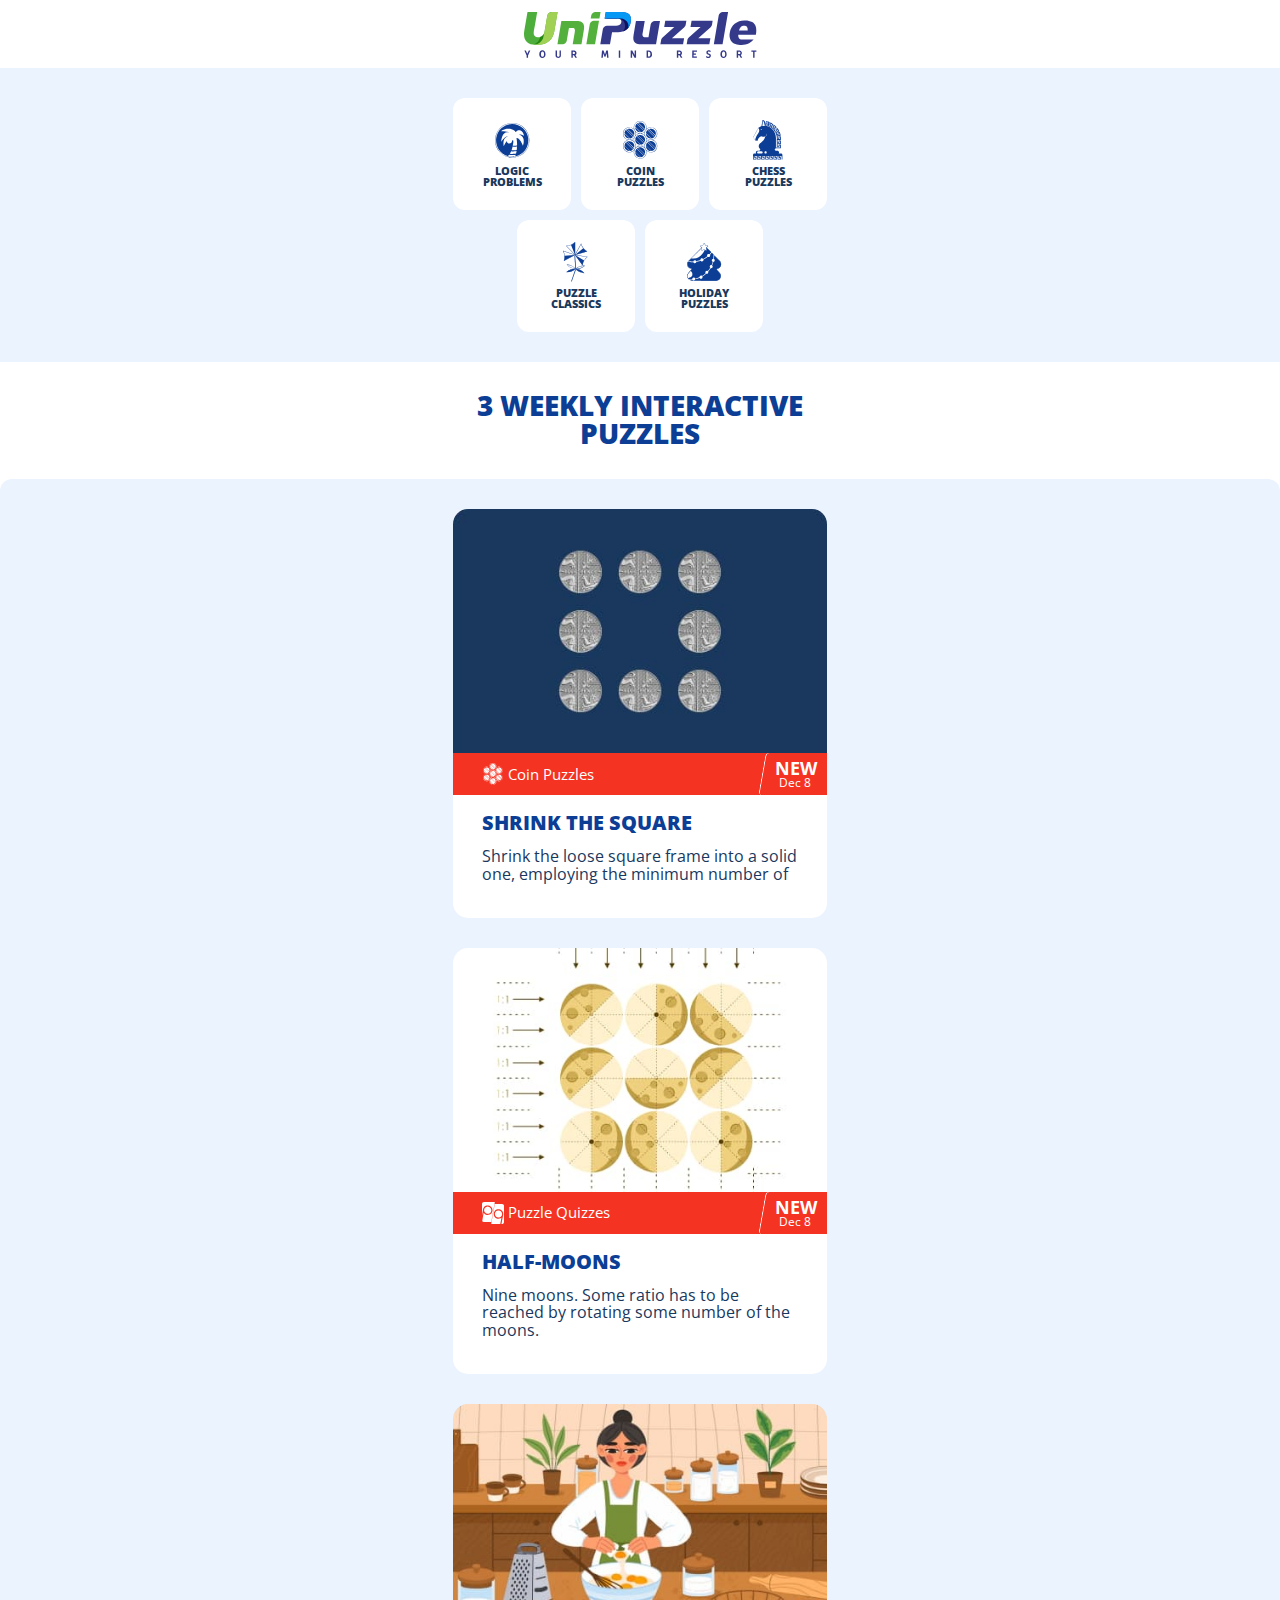
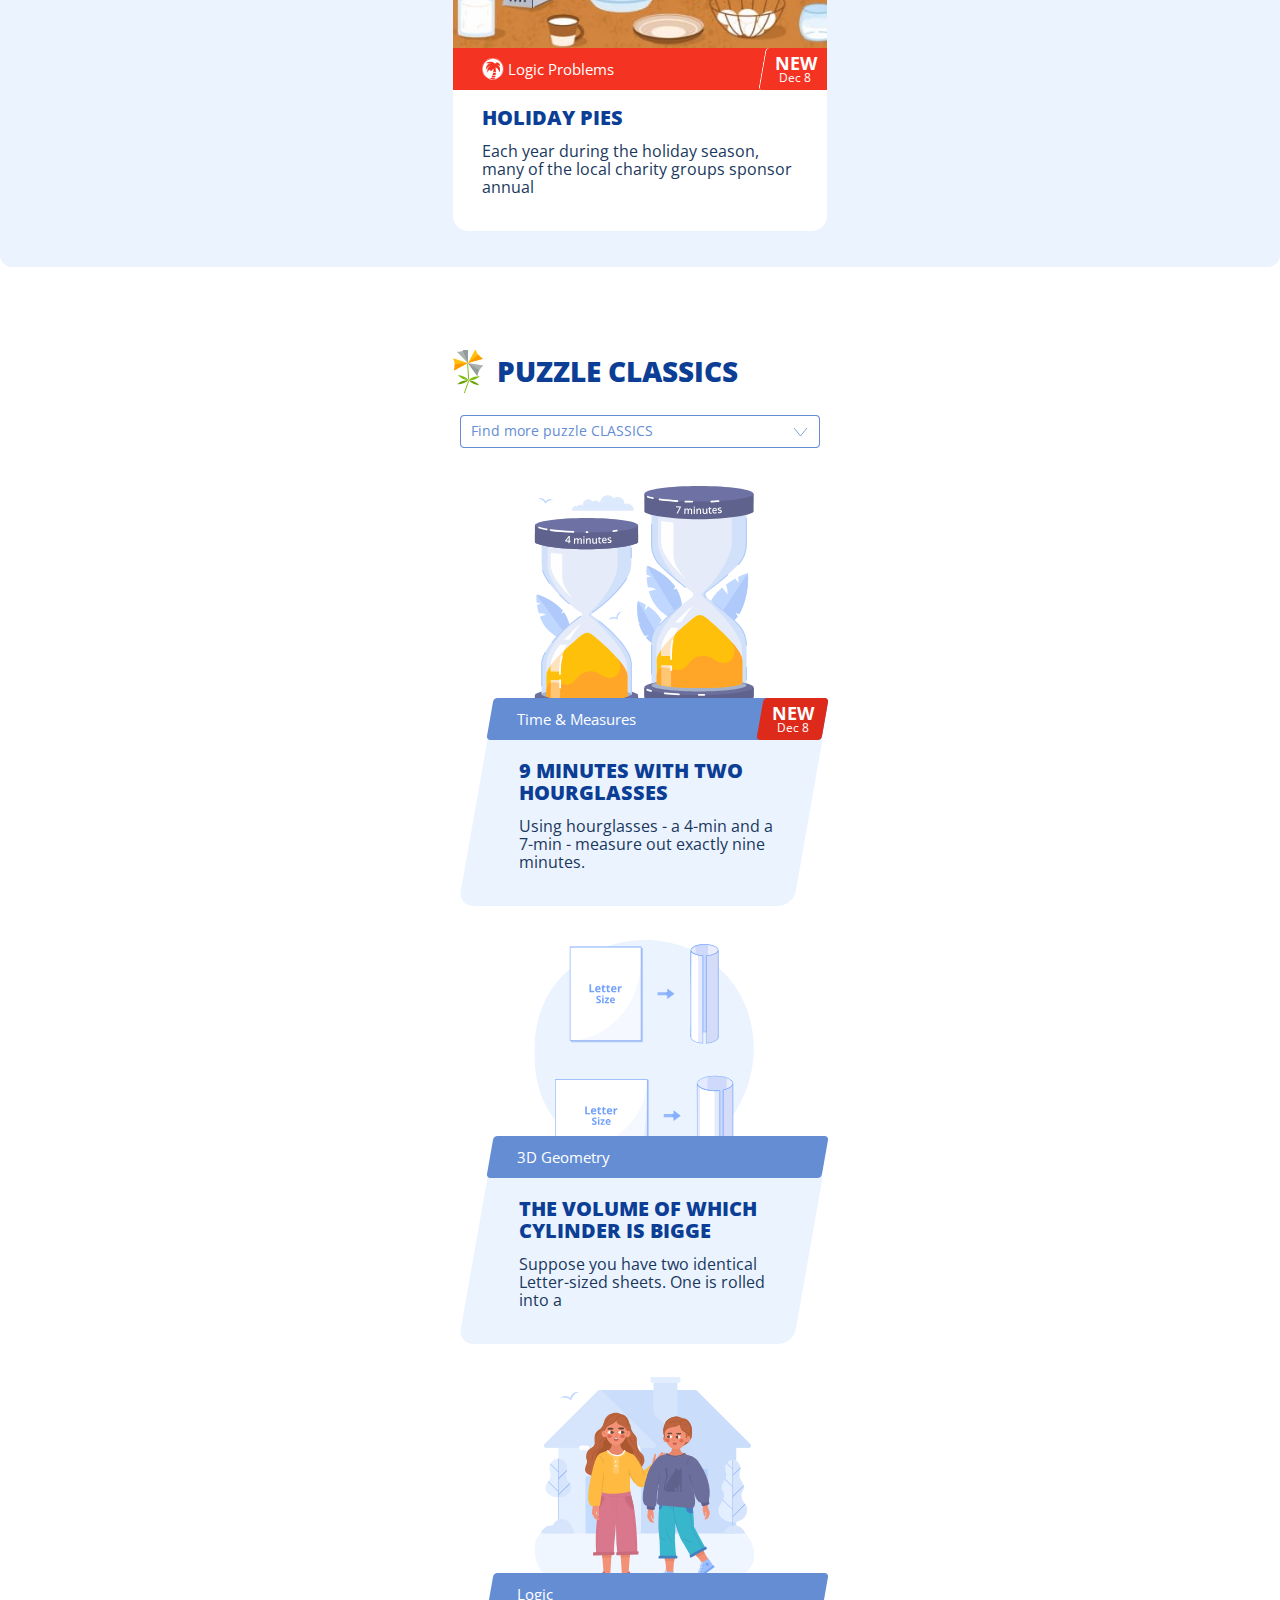
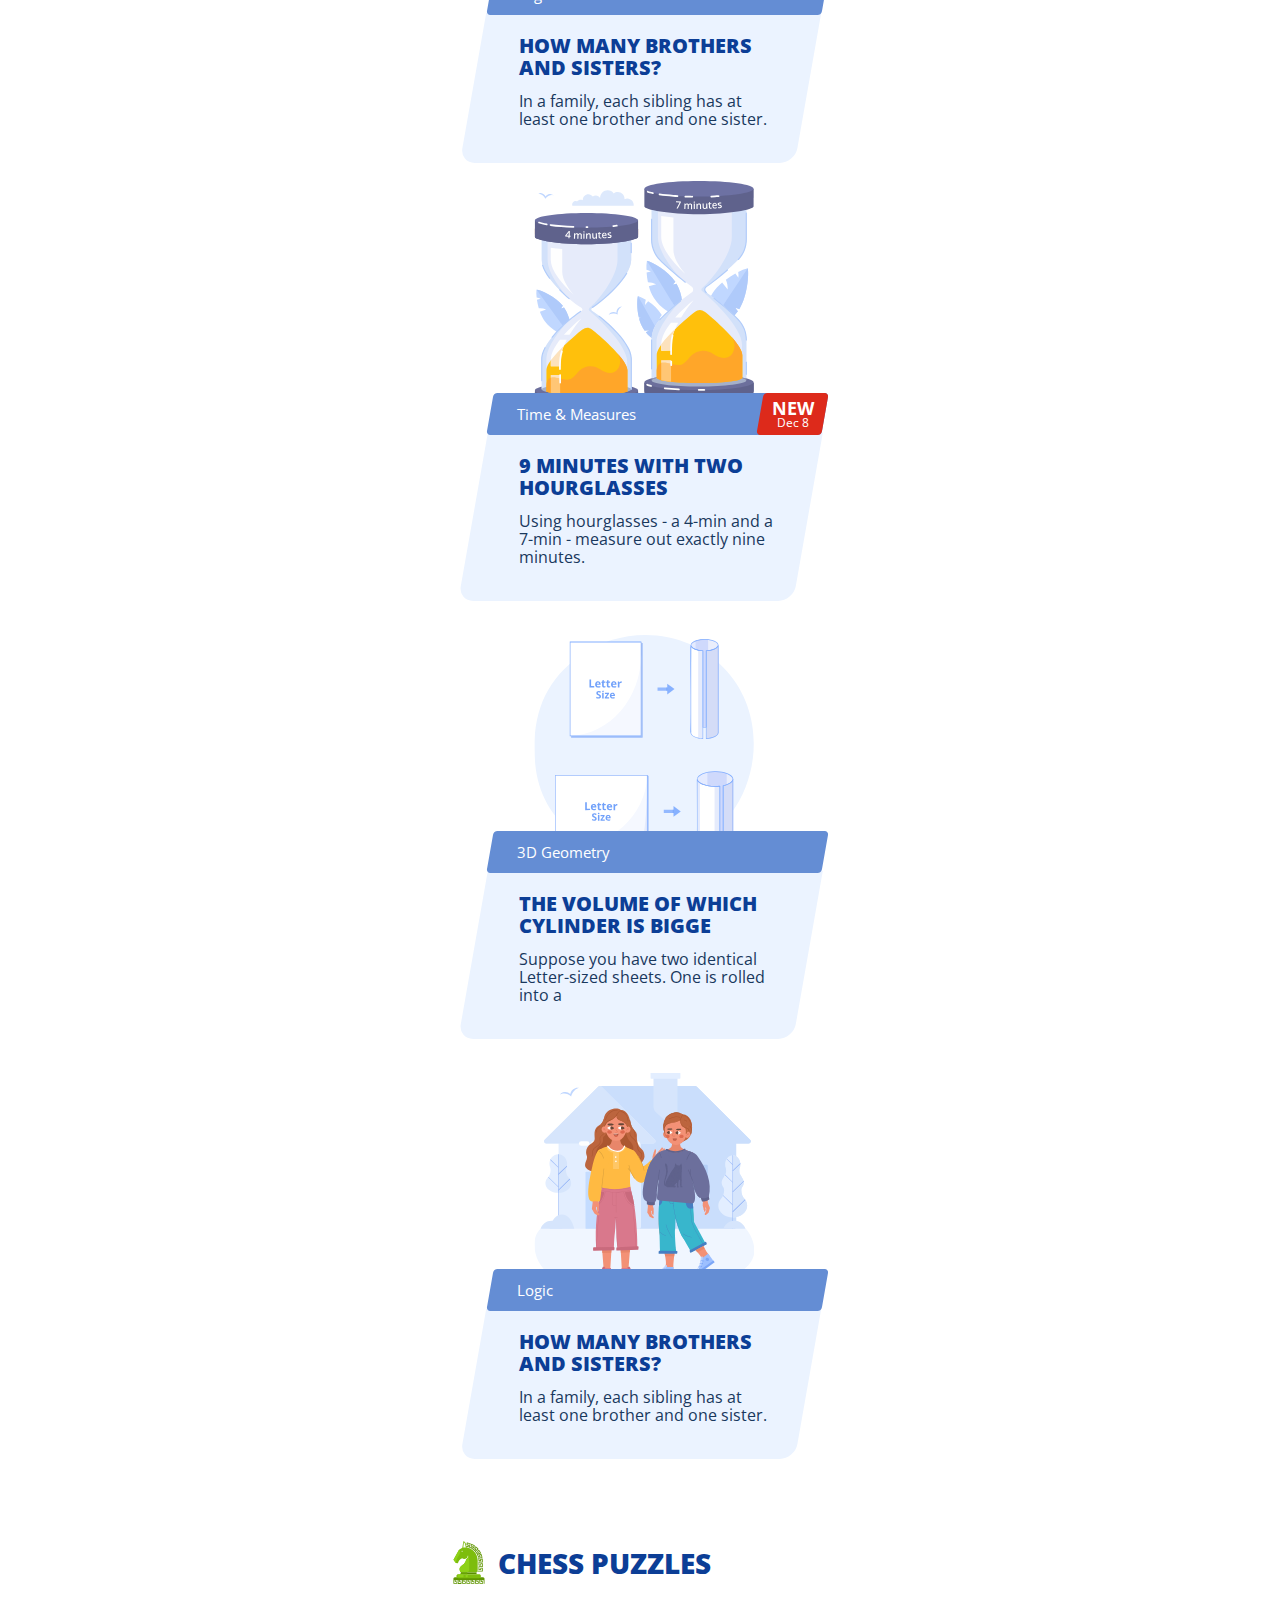
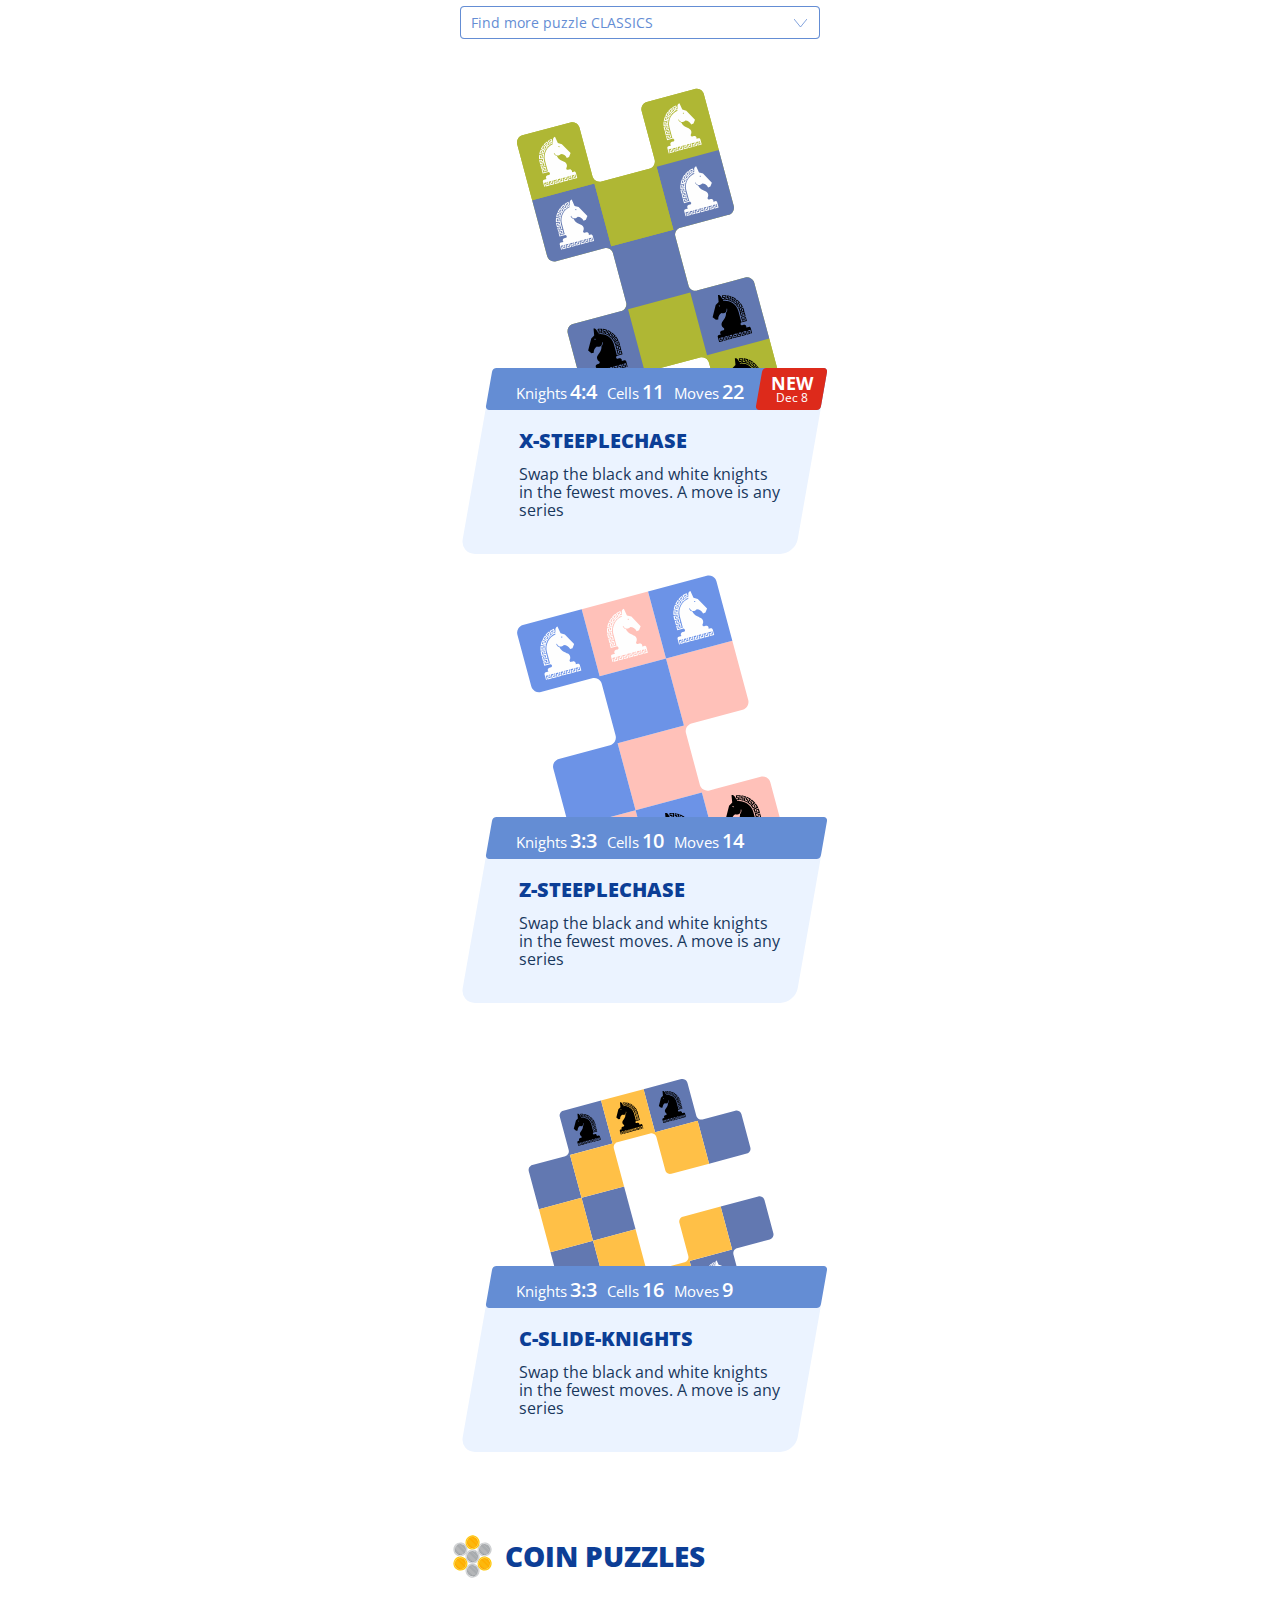
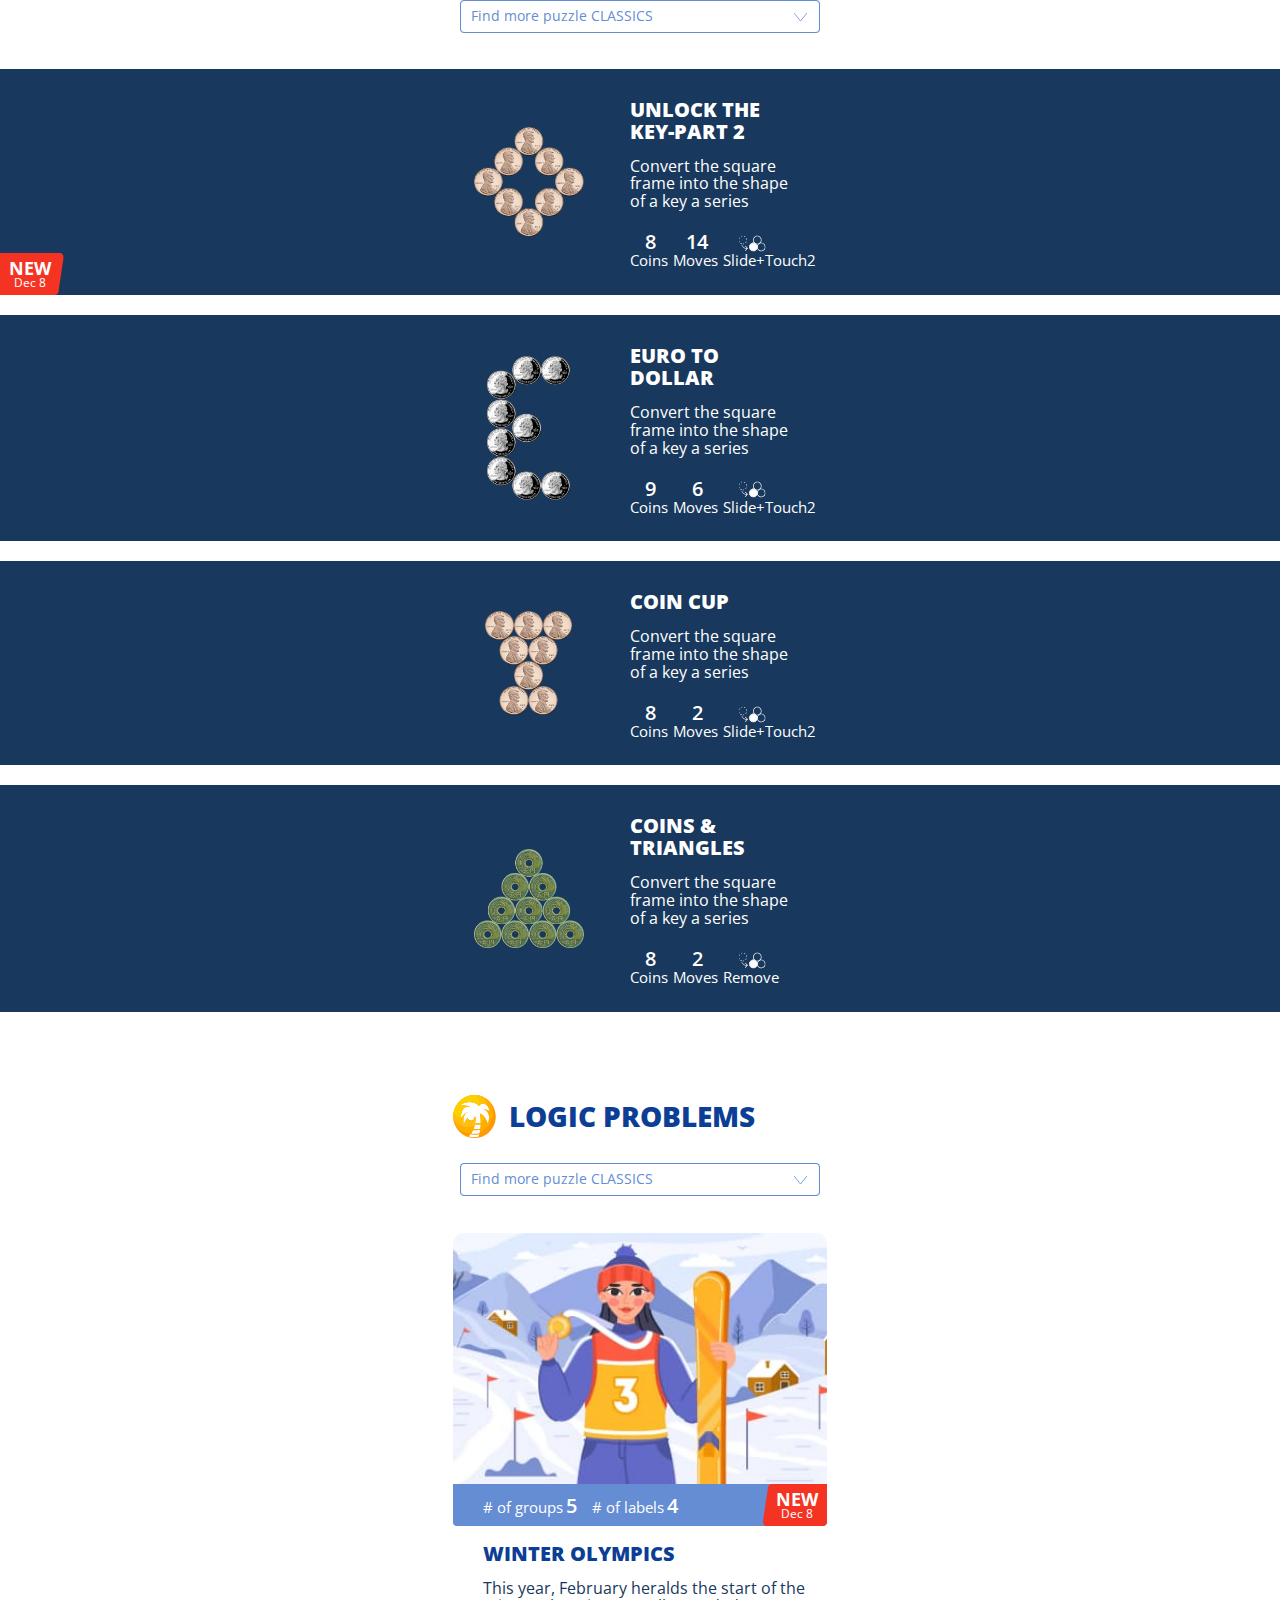
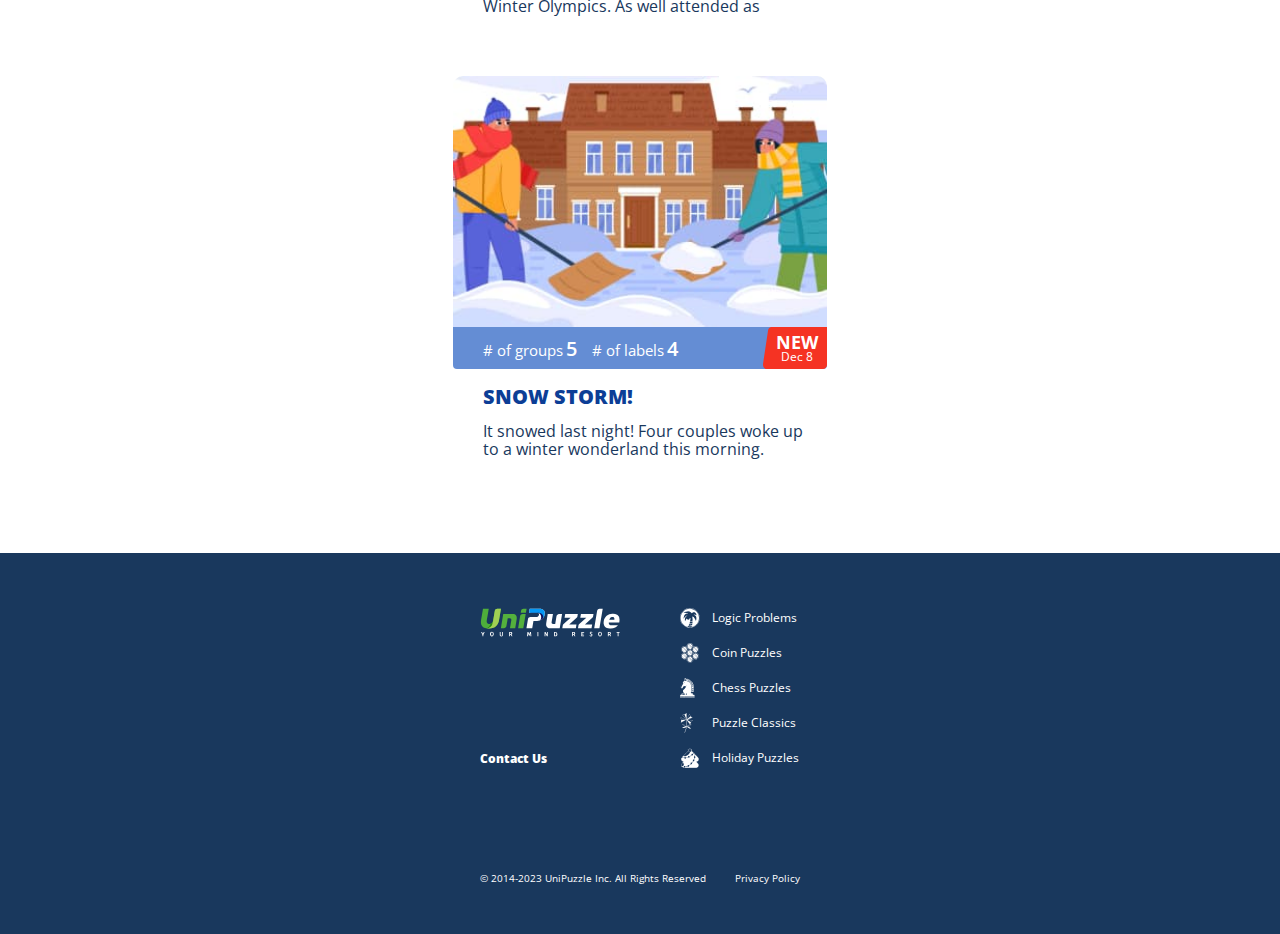
==== commit e72d0d16: "made a new version of the dropdown" ====
--- a/index.html
+++ b/index.html
@@ -24,24 +24,26 @@
       </a>
     </div>
     <nav class="navigation">
-      <ul class="list menu container">
-        <li class="menu-item ">
-          <a class="menu-link navigation-logo logicrgb link" href="#logic">LOGIC PROBLEMS</a>
-        </li>
-
-        <li class="menu-item">
-          <a class="menu-link navigation-logo coinrgb link" href="#coin">COIN PUZZLES</a>
-        </li>
-        <li class="menu-item">
-          <a class="menu-link navigation-logo chessrgb link" href="#chess">CHESS PUZZLES</a>
-        </li>
-        <li class="menu-item">
-          <a class="menu-link navigation-logo classicsrgb link" href="#classics">PUZZLE CLASSICS</a>
-        </li>
-        <li class="menu-item">
-          <a class="menu-link navigation-logo holidayrgb link" href="#holiday">HOLIDAY PUZZLES</a>
-        </li>
-      </ul>
+      <div class="">
+        <ul class="list navigation__menu container">
+          <li class="navigation__item menu-item ">
+            <a class="menu-link navigation-logo logicrgb link" href="#logic">LOGIC PROBLEMS</a>
+          </li>
+
+          <li class="navigation__item menu-item">
+            <a class="menu-link navigation-logo coinrgb link" href="#coin">COIN PUZZLES</a>
+          </li>
+          <li class="navigation__item menu-item">
+            <a class="menu-link navigation-logo chessrgb link" href="#chess">CHESS PUZZLES</a>
+          </li>
+          <li class="navigation__item menu-item">
+            <a class="menu-link navigation-logo classicsrgb link" href="#classics">PUZZLE CLASSICS</a>
+          </li>
+          <li class="navigation__item menu-item">
+            <a class="menu-link navigation-logo holidayrgb link" href="#holiday">HOLIDAY PUZZLES</a>
+          </li>
+        </ul>
+      </div>
     </nav>
 
   </header>
@@ -132,8 +134,20 @@
         <a class="link" href="/puzzle-classics/index.php">
           <h2 class="section-title logo-classicsrgb title">PUZZLE CLASSICS </h2>
         </a>
-
-        <div class="select-drop">
+        <div id="dropdown-classics">
+          <div class="dropdown__classics dropdown">
+            <div class="dropdown__content">
+              <ul class="dropdown__list">
+                <li class="dropdown__item">Find more puzzle Classics</li>
+                <li class="dropdown__item">Find more PUZZLE classics</li>
+                <li class="dropdown__item">Find more puzzle classics</li>
+              </ul>
+            </div>
+            <div class="drop-btn">Find more puzzle CLASSICS</div>
+            <div class="dropdown__arrow"></div>
+          </div>
+        </div>
+        <!-- <div class="select-drop">
           <span class="arrow-down"></span>
           <select class="drop drop-style" id="classics-dropdown" name="query" type="text" autocomplete="off"
             placeholder="Find more puzzle classics">
@@ -141,136 +155,150 @@
             <option value="s">Find more puzzle Classics</option>
             <option value="m" selected>Find more puzzle CLASSICS</option>
           </select>
-        </div>
+        </div> -->
       </div>
       <div>
         <ul class="section-list list">
 
           <li class="section-item">
-            <div class="wrap-img">
-              <img class="section-img" src="./images/sec-classic/svg/time.svg" alt="Time & Measures" />
-            </div>
-            <div class="section-item__block">
-
-
-              <h2 class="item-title transformation">Time & Measures</h2>
-              <div class="wrapper-date">
-                <p class="item-text transformation"><span class="decoration-text">NEW</span>Dec 8</p>
-              </div>
-            </div>
-            <div class="section-item__master">
-              <div class="transformation">
-                <h3 class="main-item__title position title">9 MINUTES WITH TWO HOURGLASSES</h3>
-                <p class="main-item__text">
-                  Using hourglasses - a 4-min and a 7-min - measure out exactly
-                  nine minutes.
-                </p>
-              </div>
-            </div>
-          </li>
-          <li class="section-item">
-            <div class="wrap-img">
-              <img class="section-img" src="./images/sec-classic/svg/3d.svg" alt="3D Geometry" width="286"
-                height="280" />
-            </div>
-            <div class="section-item__block">
-
-
-              <h2 class="item-title transformation">3D Geometry</h2>
-
-            </div>
-            <div class="section-item__master">
-              <div class="transformation">
-                <h3 class="main-item__title position title">THE VOLUME OF WHICH
-                  CYLINDER IS BIGGE</h3>
-                <p class="main-item__text">
-                  Suppose you have two identical Letter-sized sheets. One is rolled into a
-                </p>
-              </div>
-            </div>
-          </li>
-          <li class="section-item">
-            <div class="wrap-img">
-              <img class="section-img" src="./images/sec-classic/svg/logic.svg" alt="Logic" width="286" height="280" />
-            </div>
-            <div class="section-item__block">
-
-
-              <h2 class="item-title transformation">Logic</h2>
-
-            </div>
-            <div class="section-item__master">
-              <div class="transformation">
-                <h3 class="main-item__title position title">HOW MANY BROTHERS AND
-                  SISTERS?</h3>
-                <p class="main-item__text">
-                  In a family, each sibling has at least one brother and one sister.
-                </p>
-              </div>
-            </div>
-          </li>
-          <li class="section-item">
-            <div class="wrap-img">
-              <img class="section-img" src="./images/sec-classic/svg/time.svg" alt="Time & Measures" />
-            </div>
-            <div class="section-item__block">
-
-
-              <h2 class="item-title transformation">Time & Measures</h2>
-              <div class="wrapper-date">
-                <p class="item-text transformation"><span class="decoration-text">NEW</span>Dec 8</p>
-              </div>
-            </div>
-            <div class="section-item__master">
-              <div class="transformation">
-                <h3 class="main-item__title position title">9 MINUTES WITH TWO HOURGLASSES</h3>
-                <p class="main-item__text">
-                  Using hourglasses - a 4-min and a 7-min - measure out exactly
-                  nine minutes.
-                </p>
-              </div>
-            </div>
-          </li>
-          <li class="section-item">
-            <div class="wrap-img">
-              <img class="section-img" src="./images/sec-classic/svg/3d.svg" alt="3D Geometry" width="286"
-                height="280" />
-            </div>
-            <div class="section-item__block">
-
-
-              <h2 class="item-title transformation">3D Geometry</h2>
-
-            </div>
-            <div class="section-item__master">
-              <div class="transformation">
-                <h3 class="main-item__title position title">THE VOLUME OF WHICH
-                  CYLINDER IS BIGGE</h3>
-                <p class="main-item__text">
-                  Suppose you have two identical Letter-sized sheets. One is rolled into a
-                </p>
-              </div>
-            </div>
-          </li>
-          <li class="section-item">
-            <div class="wrap-img">
-              <img class="section-img" src="./images/sec-classic/svg/logic.svg" alt="Logic" width="286" height="280" />
-            </div>
-            <div class="section-item__block">
-
-
-              <h2 class="item-title transformation">Logic</h2>
-
-            </div>
-            <div class="section-item__master">
-              <div class="transformation">
-                <h3 class="main-item__title position title">HOW MANY BROTHERS AND
-                  SISTERS?</h3>
-                <p class="main-item__text">
-                  In a family, each sibling has at least one brother and one sister.
-                </p>
-              </div>
-            </div>
+            <a href="" class="link">
+              <div class="wrap-img">
+                <img class="section-img" src="./images/sec-classic/svg/time.svg" alt="Time & Measures" />
+              </div>
+              <div class="section-item__block">
+
+
+                <h2 class="item-title transformation">Time & Measures</h2>
+                <div class="wrapper-date">
+                  <p class="item-text transformation"><span class="decoration-text">NEW</span>Dec 8</p>
+                </div>
+              </div>
+              <div class="section-item__master">
+                <div class="transformation">
+                  <h3 class="main-item__title position title">9 MINUTES WITH TWO HOURGLASSES</h3>
+                  <p class="main-item__text">
+                    Using hourglasses - a 4-min and a 7-min - measure out exactly
+                    nine minutes.
+                  </p>
+                </div>
+              </div>
+            </a>
+          </li>
+          <li class="section-item">
+            <a href="" class="link">
+              <div class="wrap-img">
+                <img class="section-img" src="./images/sec-classic/svg/3d.svg" alt="3D Geometry" width="286"
+                  height="280" />
+              </div>
+              <div class="section-item__block">
+
+
+                <h2 class="item-title transformation">3D Geometry</h2>
+
+              </div>
+              <div class="section-item__master">
+                <div class="transformation">
+                  <h3 class="main-item__title position title">THE VOLUME OF WHICH
+                    CYLINDER IS BIGGE</h3>
+                  <p class="main-item__text">
+                    Suppose you have two identical Letter-sized sheets. One is rolled into a
+                  </p>
+                </div>
+              </div>
+            </a>
+          </li>
+          <li class="section-item">
+            <a href="" class="link">
+              <div class="wrap-img">
+                <img class="section-img" src="./images/sec-classic/svg/logic.svg" alt="Logic" width="286"
+                  height="280" />
+              </div>
+              <div class="section-item__block">
+
+
+                <h2 class="item-title transformation">Logic</h2>
+
+              </div>
+              <div class="section-item__master">
+                <div class="transformation">
+                  <h3 class="main-item__title position title">HOW MANY BROTHERS AND
+                    SISTERS?</h3>
+                  <p class="main-item__text">
+                    In a family, each sibling has at least one brother and one sister.
+                  </p>
+                </div>
+              </div>
+            </a>
+          </li>
+          <li class="section-item">
+            <a href="" class="link">
+              <div class="wrap-img">
+                <img class="section-img" src="./images/sec-classic/svg/time.svg" alt="Time & Measures" />
+              </div>
+              <div class="section-item__block">
+
+
+                <h2 class="item-title transformation">Time & Measures</h2>
+                <div class="wrapper-date">
+                  <p class="item-text transformation"><span class="decoration-text">NEW</span>Dec 8</p>
+                </div>
+              </div>
+              <div class="section-item__master">
+                <div class="transformation">
+                  <h3 class="main-item__title position title">9 MINUTES WITH TWO HOURGLASSES</h3>
+                  <p class="main-item__text">
+                    Using hourglasses - a 4-min and a 7-min - measure out exactly
+                    nine minutes.
+                  </p>
+                </div>
+              </div>
+            </a>
+          </li>
+          <li class="section-item">
+            <a href="" class="link">
+              <div class="wrap-img">
+                <img class="section-img" src="./images/sec-classic/svg/3d.svg" alt="3D Geometry" width="286"
+                  height="280" />
+              </div>
+              <div class="section-item__block">
+
+
+                <h2 class="item-title transformation">3D Geometry</h2>
+
+              </div>
+              <div class="section-item__master">
+                <div class="transformation">
+                  <h3 class="main-item__title position title">THE VOLUME OF WHICH
+                    CYLINDER IS BIGGE</h3>
+                  <p class="main-item__text">
+                    Suppose you have two identical Letter-sized sheets. One is rolled into a
+                  </p>
+                </div>
+              </div>
+            </a>
+          </li>
+          <li class="section-item">
+            <a href="" class="link">
+              <div class="wrap-img">
+                <img class="section-img" src="./images/sec-classic/svg/logic.svg" alt="Logic" width="286"
+                  height="280" />
+              </div>
+              <div class="section-item__block">
+
+
+                <h2 class="item-title transformation">Logic</h2>
+
+              </div>
+              <div class="section-item__master">
+                <div class="transformation">
+                  <h3 class="main-item__title position title">HOW MANY BROTHERS AND
+                    SISTERS?</h3>
+                  <p class="main-item__text">
+                    In a family, each sibling has at least one brother and one sister.
+                  </p>
+                </div>
+              </div>
+            </a>
           </li>
 
         </ul>
@@ -285,14 +313,18 @@
         <a href="/chess-puzzles/index.php" class="link">
           <h2 class="section-title logo-chesspuzzgrin title">CHESS PUZZLES</h2>
         </a>
-        <div class="select-drop">
-          <span class="arrow-down"></span>
-          <select class="drop drop-style" id="chess-dropdown" name="query" type="text" autocomplete="off"
-            placeholder="Find more puzzle classics">
-            <option value="xs">Find more puzzle classics</option>
-            <option value="s">Find more puzzle Classics</option>
-            <option value="m" selected>Find more puzzle CLASSICS</option>
-          </select>
+        <div id="dropdown-chess">
+          <div class="dropdown__chess dropdown">
+            <div class="dropdown__content">
+              <ul class="dropdown__list">
+                <li class="dropdown__item">Find more puzzle Classics</li>
+                <li class="dropdown__item">Find more PUZZLE classics</li>
+                <li class="dropdown__item">Find more puzzle classics</li>
+              </ul>
+            </div>
+            <div class="drop-btn">Find more puzzle CLASSICS</div>
+            <div class="dropdown__arrow"></div>
+          </div>
         </div>
 
 
@@ -301,68 +333,75 @@
         <ul class="section-list list">
 
           <li class="section-item">
-            <div class="wrap-img">
-              <img class="section-img" src="./images/sec-chess/chess-x.svg" alt="X-STEEPLECHASE" />
-            </div>
-            <div class="section-item__block">
-
-              <p class="item-title transformation">Knights <span class="modification">4:4</span></p>
-              <p class="item-title transformation">Cells<span class="modification">11</span></p>
-              <p class="item-title transformation">Moves<span class="modification">22</span></p>
-
-              <div class="wrapper-date">
-                <p class="item-text transformation"><span class="decoration-text">NEW</span>Dec 8</p>
-              </div>
-
-            </div>
-            <div class="section-item__master">
-              <div class="transformation">
-                <h3 class="main-item__title position title">X-STEEPLECHASE</h3>
-                <p class="main-item__text">
-                  Swap the black and white knights in the fewest moves. A move is any series
-                </p>
-              </div>
-            </div>
-          </li>
-          <li class="section-item">
-            <div class="wrap-img">
-              <img class="section-img" src="./images/sec-chess/chess-z.svg" alt="Z-STEEPLECHASE" />
-            </div>
-            <div class="section-item__block">
-
-              <p class="item-title transformation">Knights <span class="modification">3:3</span></p>
-              <p class="item-title transformation">Cells<span class="modification">10</span></p>
-              <p class="item-title transformation">Moves<span class="modification">14</span></p>
-
-            </div>
-            <div class="section-item__master">
-              <div class="transformation">
-                <h3 class="main-item__title position title">Z-STEEPLECHASE</h3>
-                <p class="main-item__text">
-                  Swap the black and white knights in the fewest moves. A move is any series
-                </p>
-              </div>
-            </div>
-          </li>
-          <li class="section-item">
-            <div class="wrap-img">
-              <img class="section-img" src="./images/sec-chess/chess-c.svg" alt="C-SLIDE-KNIGHTS" />
-            </div>
-            <div class="section-item__block">
-
-              <p class="item-title transformation">Knights <span class="modification">3:3</span></p>
-              <p class="item-title transformation">Cells<span class="modification">16</span></p>
-              <p class="item-title transformation">Moves<span class="modification">9</span></p>
-
-            </div>
-            <div class="section-item__master">
-              <div class="transformation">
-                <h3 class="main-item__title position title">C-SLIDE-KNIGHTS</h3>
-                <p class="main-item__text">
-                  Swap the black and white knights in the fewest moves. A move is any series
-                </p>
-              </div>
-            </div>
+            <a href="" class="link">
+              <div class="wrap-img">
+                <img class="section-img" src="./images/sec-chess/chess-x.svg" alt="X-STEEPLECHASE" />
+
+              </div>
+              <div class="section-item__block">
+
+                <p class="item-title transformation">Knights <span class="modification">4:4</span></p>
+                <p class="item-title transformation">Cells<span class="modification">11</span></p>
+                <p class="item-title transformation">Moves<span class="modification">22</span></p>
+
+                <div class="wrapper-date">
+                  <p class="item-text transformation"><span class="decoration-text">NEW</span>Dec 8</p>
+                </div>
+
+              </div>
+              <div class="section-item__master">
+                <div class="transformation">
+                  <h3 class="main-item__title position title">X-STEEPLECHASE</h3>
+                  <p class="main-item__text">
+                    Swap the black and white knights in the fewest moves. A move is any series
+                  </p>
+                </div>
+              </div>
+            </a>
+          </li>
+          <li class="section-item">
+            <a href="" class="link">
+              <div class="wrap-img">
+                <img class="section-img" src="./images/sec-chess/chess-z.svg" alt="Z-STEEPLECHASE" />
+              </div>
+              <div class="section-item__block">
+
+                <p class="item-title transformation">Knights <span class="modification">3:3</span></p>
+                <p class="item-title transformation">Cells<span class="modification">10</span></p>
+                <p class="item-title transformation">Moves<span class="modification">14</span></p>
+
+              </div>
+              <div class="section-item__master">
+                <div class="transformation">
+                  <h3 class="main-item__title position title">Z-STEEPLECHASE</h3>
+                  <p class="main-item__text">
+                    Swap the black and white knights in the fewest moves. A move is any series
+                  </p>
+                </div>
+              </div>
+            </a>
+          </li>
+          <li class="section-item">
+            <a href="" class="link">
+              <div class="wrap-img">
+                <img class="section-img" src="./images/sec-chess/chess-c.svg" alt="C-SLIDE-KNIGHTS" />
+              </div>
+              <div class="section-item__block">
+
+                <p class="item-title transformation">Knights <span class="modification">3:3</span></p>
+                <p class="item-title transformation">Cells<span class="modification">16</span></p>
+                <p class="item-title transformation">Moves<span class="modification">9</span></p>
+
+              </div>
+              <div class="section-item__master">
+                <div class="transformation">
+                  <h3 class="main-item__title position title">C-SLIDE-KNIGHTS</h3>
+                  <p class="main-item__text">
+                    Swap the black and white knights in the fewest moves. A move is any series
+                  </p>
+                </div>
+              </div>
+            </a>
           </li>
         </ul>
       </div>
@@ -375,14 +414,18 @@
         <a href="/coin-puzzles/index.php" class="link">
           <h2 class="section-title logo-coinrgb title">COIN PUZZLES</h2>
         </a>
-        <div class="select-drop">
-          <span class="arrow-down"></span>
-          <select class="drop drop-style" id="coin-dropdown" name="query" type="text" autocomplete="off"
-            placeholder="Find more puzzle classics">
-            <option value="xs">Find more puzzle classics</option>
-            <option value="s">Find more puzzle Classics</option>
-            <option value="m" selected>Find more puzzle CLASSICS</option>
-          </select>
+        <div id="dropdown-coin">
+          <div class="dropdown__coin dropdown">
+            <div class="dropdown__content">
+              <ul class="dropdown__list">
+                <li class="dropdown__item">Find more puzzle Classics</li>
+                <li class="dropdown__item">Find more PUZZLE classics</li>
+                <li class="dropdown__item">Find more puzzle classics</li>
+              </ul>
+            </div>
+            <div class="drop-btn">Find more puzzle CLASSICS</div>
+            <div class="dropdown__arrow"></div>
+          </div>
         </div>
       </div>
 
@@ -405,8 +448,9 @@
                   <span class="modification">14</span>
                   <p class="item-title">Moves</p>
                 </div>
-                <div class="coin-text-group">
+                <div class="coin-text-group modific">
                   <p class="coin-title-svg item-title">Slide+Touch2</p>
+
                 </div>
               </div>
             </div>
@@ -435,7 +479,7 @@
                   <span class="modification">6</span>
                   <p class="item-title">Moves</p>
                 </div>
-                <div class="coin-text-group">
+                <div class="coin-text-group modific">
 
                   <p class="coin-title-svg item-title">Slide+Touch2</p>
                 </div>
@@ -461,7 +505,7 @@
                   <span class="modification">2</span>
                   <p class="item-title">Moves</p>
                 </div>
-                <div class="coin-text-group">
+                <div class="coin-text-group modific">
 
                   <p class="coin-title-svg item-title">Slide+Touch2</p>
                 </div>
@@ -488,7 +532,7 @@
                   <span class="modification">2</span>
                   <p class="item-title">Moves</p>
                 </div>
-                <div class="coin-text-group">
+                <div class="coin-text-group modific">
 
                   <p class="coin-title-svg item-title">Remove</p>
                 </div>
@@ -510,14 +554,18 @@
         <a href="/logic-problems-new/index.php" class="link">
           <h2 class="section-title logo-logicrgb title">LOGIC PROBLEMS</h2>
         </a>
-        <div class="select-drop">
-          <span class="arrow-down"></span>
-          <select class="drop drop-style" id="logic-dropdown" name="query" type="text" autocomplete="off"
-            placeholder="Find more puzzle classics">
-            <option value="xs">Find more puzzle classics</option>
-            <option value="s">Find more puzzle Classics</option>
-            <option value="m" selected>Find more puzzle CLASSICS</option>
-          </select>
+        <div id="dropdown-logic">
+          <div class="dropdown__logic dropdown">
+            <div class="dropdown__content">
+              <ul class="dropdown__list">
+                <li class="dropdown__item">Find more puzzle Classics</li>
+                <li class="dropdown__item">Find more PUZZLE classics</li>
+                <li class="dropdown__item">Find more puzzle classics</li>
+              </ul>
+            </div>
+            <div class="drop-btn">Find more puzzle CLASSICS</div>
+            <div class="dropdown__arrow"></div>
+          </div>
         </div>
 
 
--- a/css/styles.css
+++ b/css/styles.css
@@ -61,20 +61,17 @@
 
 .container {
   width: 390px;
-  padding-left: 15px;
-  padding-right: 15px;
+  padding-left: 8px;
+  padding-right: 8px;
   margin-right: auto;
   margin-left: auto;
 }
-.header .container {
-  padding-left: 0px;
-  padding-right: 0px;
-}
 
 .section {
   padding-top: 83px;
 }
 .section-master {
+  width: 100%;
   padding-top: 29px;
 }
 
@@ -115,17 +112,26 @@
   min-width: 390px;
   background-color: var(--bcg-color);
 }
-.navigation .menu {
+.navigation__menu {
   display: flex;
   flex-wrap: wrap;
+  gap: 10px;
   padding-top: 30px;
   padding-bottom: 30px;
   margin-left: auto;
   align-items: center;
   justify-content: center;
   margin-right: auto;
-  padding-left: 10px;
-  margin-bottom: -10px;
+}
+
+.navigation__item {
+  font-size: 11px;
+  line-height: 1;
+  font-weight: 800;
+  text-transform: uppercase;
+  background-color: var(--white-bgc);
+  border-radius: 12px;
+  flex-basis: calc((100% - 20px) / 3);
 }
 
 .menu-item {
@@ -135,8 +141,8 @@
 .menu-link {
   display: flex;
   flex-wrap: wrap;
-  width: 113px;
-  height: 107px;
+  width: 118px;
+  height: 112px;
   align-items: center;
   padding-top: 20px;
   padding-bottom: 20px;
@@ -175,17 +181,6 @@
   background-image: url(../images/sec-hero/svg/holidayhero.svg);
 }
 
-.header .menu-item {
-  font-size: 11px;
-  line-height: 1;
-  font-weight: 800;
-  text-transform: uppercase;
-  margin-right: 10px;
-  margin-bottom: 10px;
-  background-color: var(--white-bgc);
-  border-radius: 12px;
-}
-
 /* section-master */
 
 .section-master .main-title {
@@ -200,6 +195,7 @@
 }
 
 .main-list {
+  /* width: 360px; */
   padding-bottom: 36px;
 }
 
@@ -351,10 +347,30 @@
   position: relative;
 }
 
+/* section PUZZLE CLASSICS */
+.wrap-img {
+  position: absolute;
+}
+.classic .wrap-img {
+  transform: translate(37%, -107%);
+  width: 220px;
+}
+.chess .wrap-img {
+  transform: translate(23%, -88%);
+  width: 271px;
+}
+.chess .section-item {
+  margin-bottom: 303px;
+}
+
+.dropdown__classics {
+  margin-bottom: 290px;
+}
+
 /* section chess */
 
 .chess .section-item__block {
-  left: 30px;
+  left: 36px;
 }
 .section-item__block {
   width: 335px;
@@ -368,7 +384,7 @@
   position: absolute;
   z-index: 2;
   top: -40px;
-  left: 32px;
+  left: 37px;
   padding-left: 27px;
 }
 
@@ -406,71 +422,13 @@
   transform: skewX(10deg);
 }
 
-/* section PUZZLE CLASSICS */
-.wrap-img {
-  position: absolute;
-}
-.classic .wrap-img {
-  transform: translate(37%, -107%);
-  width: 220px;
-}
-.chess .wrap-img {
-  transform: translate(23%, -88%);
-  width: 271px;
-}
-.chess .section-item {
-  margin-bottom: 303px;
-}
-
-.arrow-down {
-  position: absolute;
-  transform: translateY(49px);
-  padding-left: 337px;
-  pointer-events: none;
-}
-
-.arrow-down::before {
-  content: '';
-  display: block;
-  width: 13px;
-  height: 8px;
-  background-repeat: no-repeat;
-  background-position: center;
-  background-image: url(../images/svg/arrowdown.svg);
-}
-
-.drop {
-  padding-left: 10px;
-  padding-top: 10px;
-  padding-bottom: 10px;
-  width: 100%;
-  margin-top: 32px;
-  margin-bottom: 293px;
-  font-weight: 400;
-  font-size: 16px;
-  line-height: 1.18;
-}
-
-.chess .drop {
+.dropdown__chess {
   margin-bottom: 369px;
 }
 
-.drop-style {
-  -moz-appearance: none;
-  -webkit-appearance: none;
-  appearance: none;
-  outline: none;
-
-  cursor: pointer;
-  border: 0.5px solid var(--item-block-bgc);
-  border-radius: 4px;
-  color: var(--item-block-bgc);
-  background-color: var(--white-bgc);
-}
-
 /* section COIN PUZZLES */
 
-.coin .drop {
+.dropdown__coin {
   margin-bottom: 36px;
 }
 .coin-bcg {
@@ -478,7 +436,7 @@
   background-color: var(--main-text-color);
 }
 .coin-bcg:not(:last-child) {
-  margin-bottom: 36px;
+  margin-bottom: 20px;
 }
 
 .coin-title {
@@ -516,6 +474,12 @@
   margin-right: 5px;
 }
 
+.coin-text-group.modific {
+  height: 33px;
+  display: flex;
+  align-items: end;
+}
+
 .coin .item-title {
   margin-top: 3px;
 }
@@ -592,10 +556,6 @@
   margin-bottom: 25px;
 }
 
-.logic-img {
-  width: 360px;
-}
-
 .logic-item__block {
   height: 42px;
   border-radius: 0px 0px 4px 4px;
@@ -652,12 +612,13 @@
   transform: skewX(0deg);
 }
 
-.logic .drop {
+.dropdown__logic {
   margin-bottom: 37px;
   margin-top: 0px;
 }
 
 .logic .section-img {
+  width: 100%;
   border-radius: 10px 10px 0px 0px;
 }
 
@@ -799,3 +760,117 @@
   font-weight: 400;
   font-size: 10px;
 }
+
+/* dropdown  */
+
+.dropdown {
+  display: block;
+  width: 360px;
+  margin-left: auto;
+  margin-right: auto;
+  margin-top: 22px;
+  height: 33px;
+  position: relative;
+}
+
+.dropdown__content:hover ~ .drop-btn .dropdown__content:focus ~ .drop-btn {
+  border-bottom-left-radius: 0;
+  border-bottom-right-radius: 0;
+  z-index: 0;
+}
+
+.dropdown__content {
+  position: absolute;
+  top: 0;
+  display: block;
+  z-index: 1;
+  height: 0;
+  width: 360px;
+  padding-top: 31px;
+  font-weight: 400;
+  font-size: 14px;
+  line-height: 1.29;
+  border: 0.5px solid var(--item-block-bgc);
+  border-radius: 4px 4px 4px 4px;
+  color: var(--item-block-bgc);
+  background-color: transparent;
+  outline: none;
+}
+
+.dropdown:active .dropdown__content {
+  z-index: 3;
+  -webkit-transition-delay: 0s;
+}
+
+.dropdown__content:hover {
+  height: 120px;
+  z-index: 3;
+  -webkit-transition-delay: 0s;
+}
+
+.dropdown__list {
+  background-color: var(--white-bgc);
+  margin: 0;
+  padding: 0;
+  overflow: hidden;
+  height: 100%;
+  border-bottom-left-radius: 4px;
+  border-bottom-right-radius: 4px;
+  outline: none;
+}
+
+.dropdown__content:hover .dropdown__list {
+  border-top: 0.5px solid var(--item-block-bgc);
+}
+
+.dropdown__item {
+  padding: 5px 0px 5px 10px;
+  color: var(--item-block-bgc);
+  background-color: var(--white-bgc);
+}
+
+.dropdown__item:hover {
+  background-color: var(--bcg-color);
+  cursor: pointer;
+  transform: scale(0.99);
+}
+
+.drop-btn {
+  height: 33px;
+  width: 100%;
+  display: inline-flex;
+  z-index: 2;
+  position: relative;
+  border: 0.5px solid var(--item-block-bgc);
+  border-radius: 4px;
+  color: var(--item-block-bgc);
+  background-color: var(--white-bgc);
+  outline: none;
+  cursor: pointer;
+  font-weight: 400;
+  font-size: 14px;
+  line-height: 1.29;
+  width: 360px;
+  padding-left: 10px;
+  align-items: center;
+}
+
+.dropdown__arrow {
+  position: absolute;
+  z-index: 5;
+  transform: translateY(13px 30px);
+  pointer-events: none;
+  transform: translate(-13px, 13px);
+  top: 0;
+  right: 0;
+}
+
+.dropdown__arrow::after {
+  content: '';
+  display: block;
+  width: 13px;
+  height: 8px;
+  background-repeat: no-repeat;
+  background-position: center;
+  background-image: url(../images/svg/arrowdown.svg);
+}
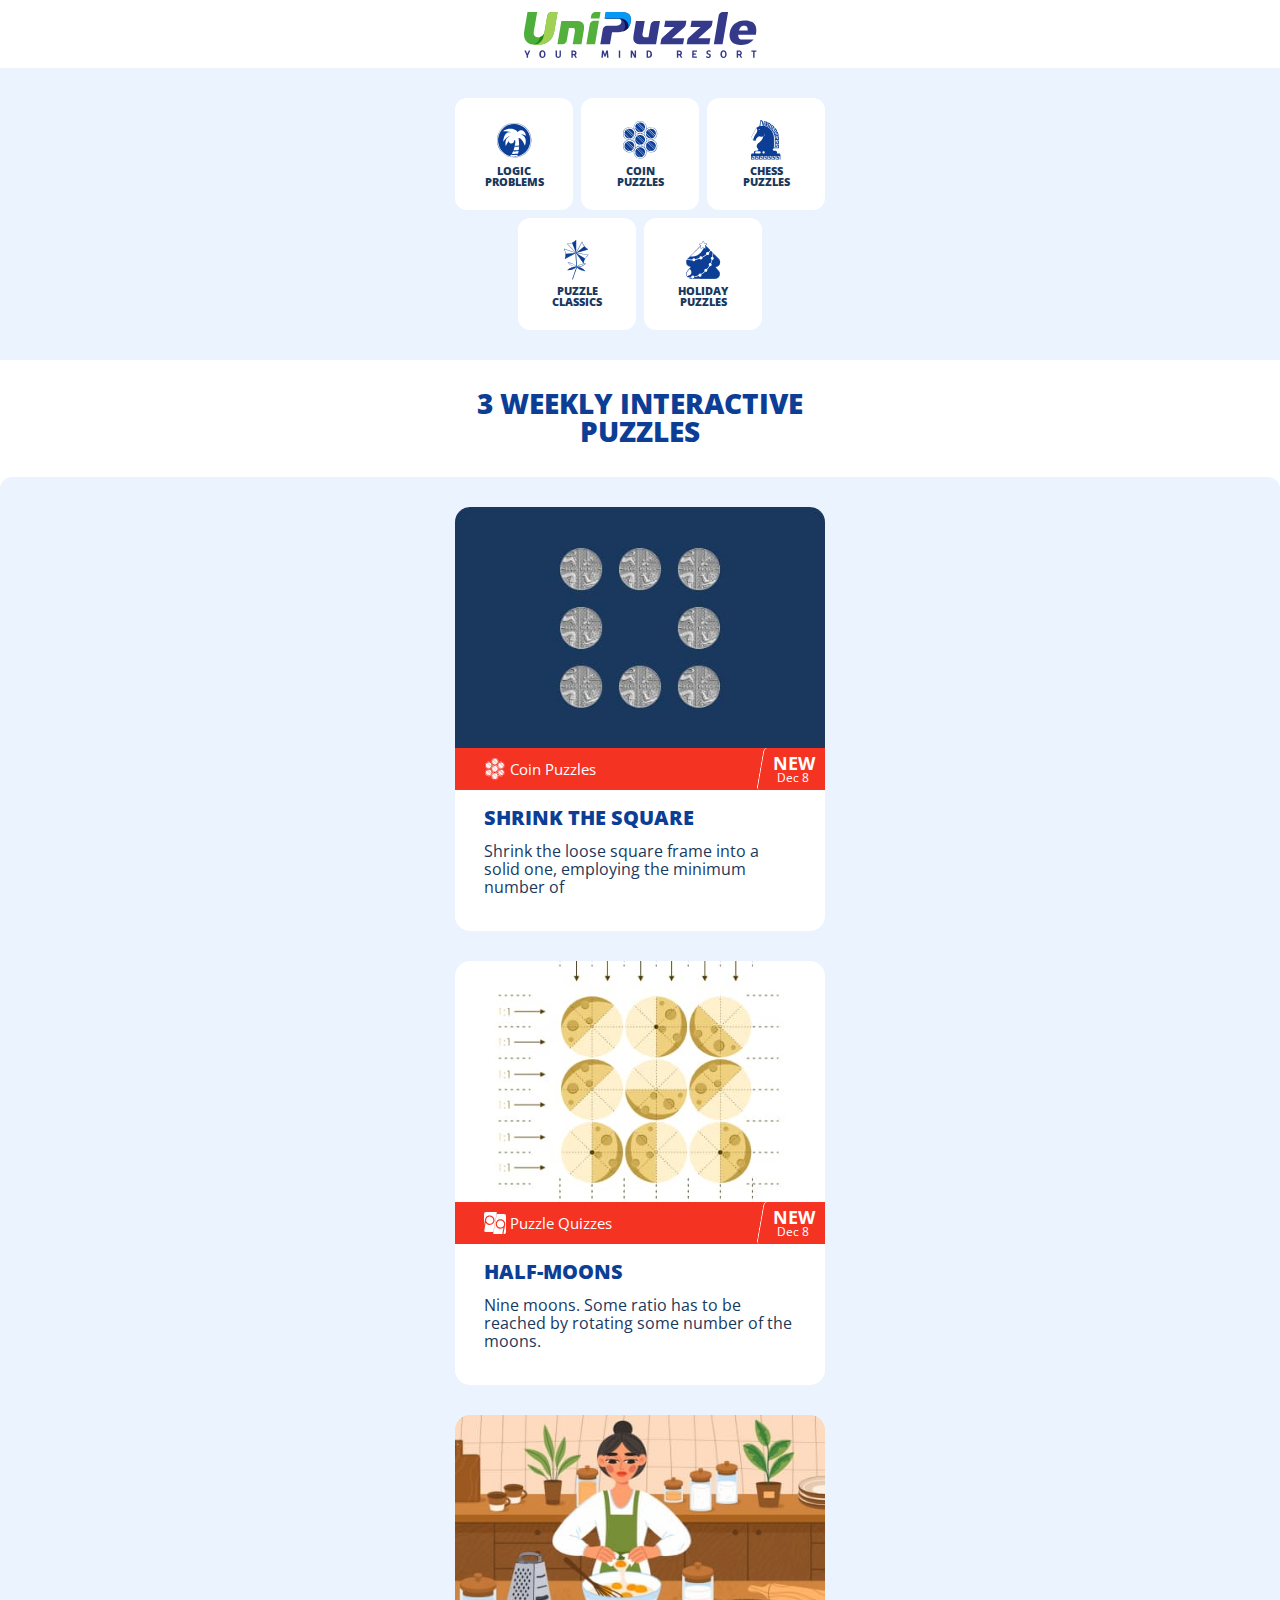
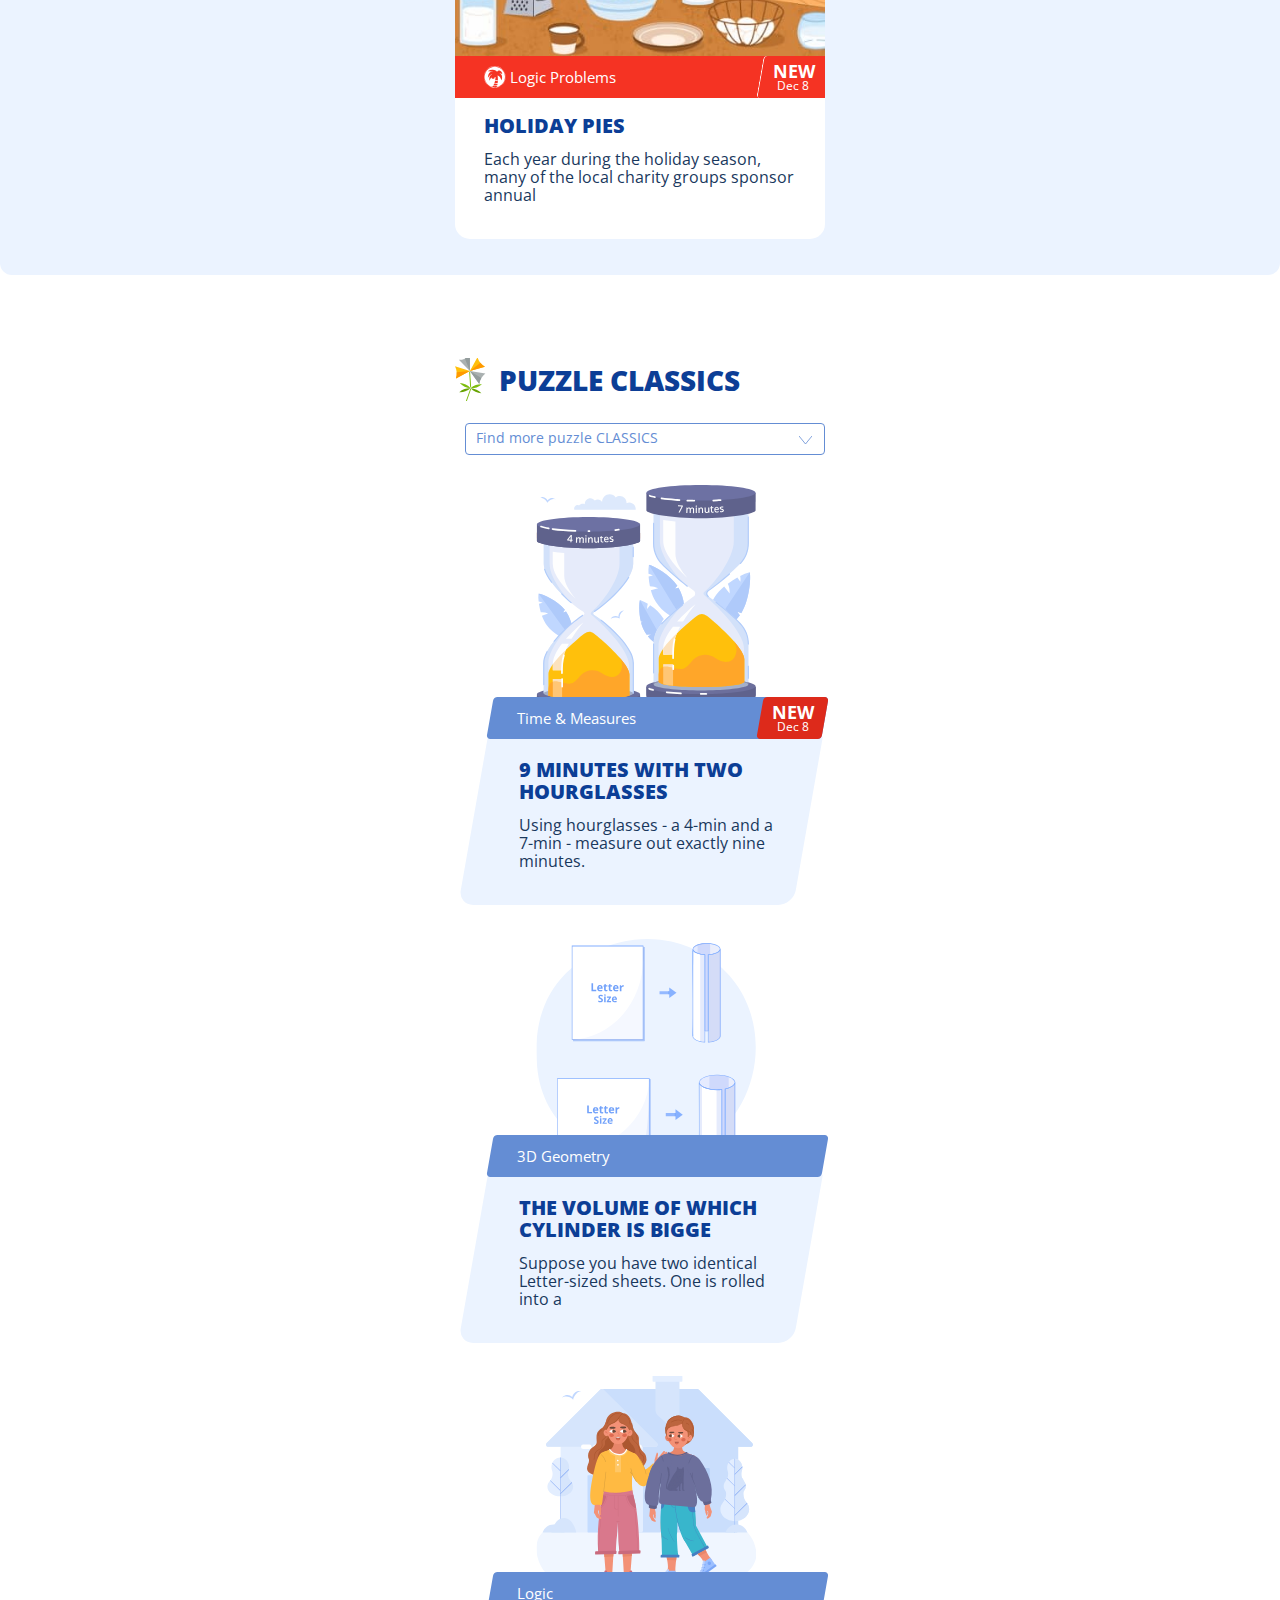
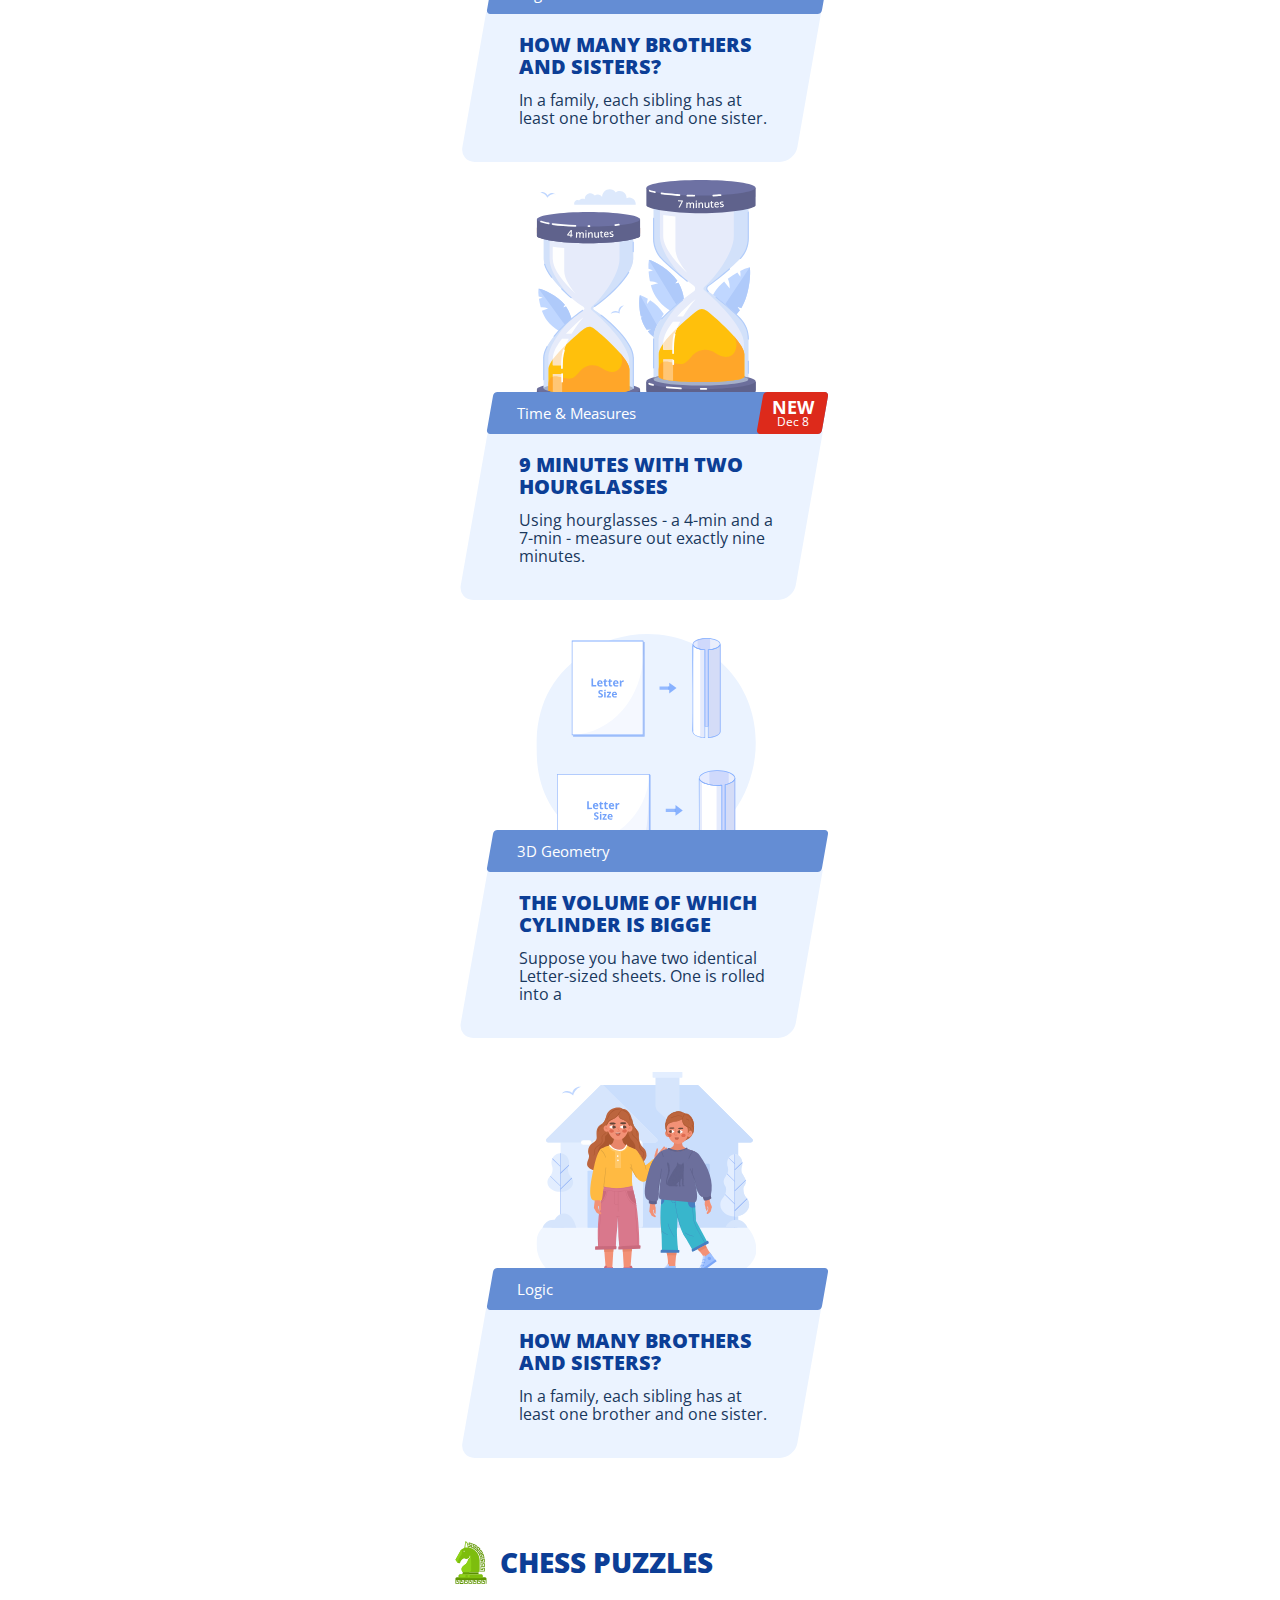
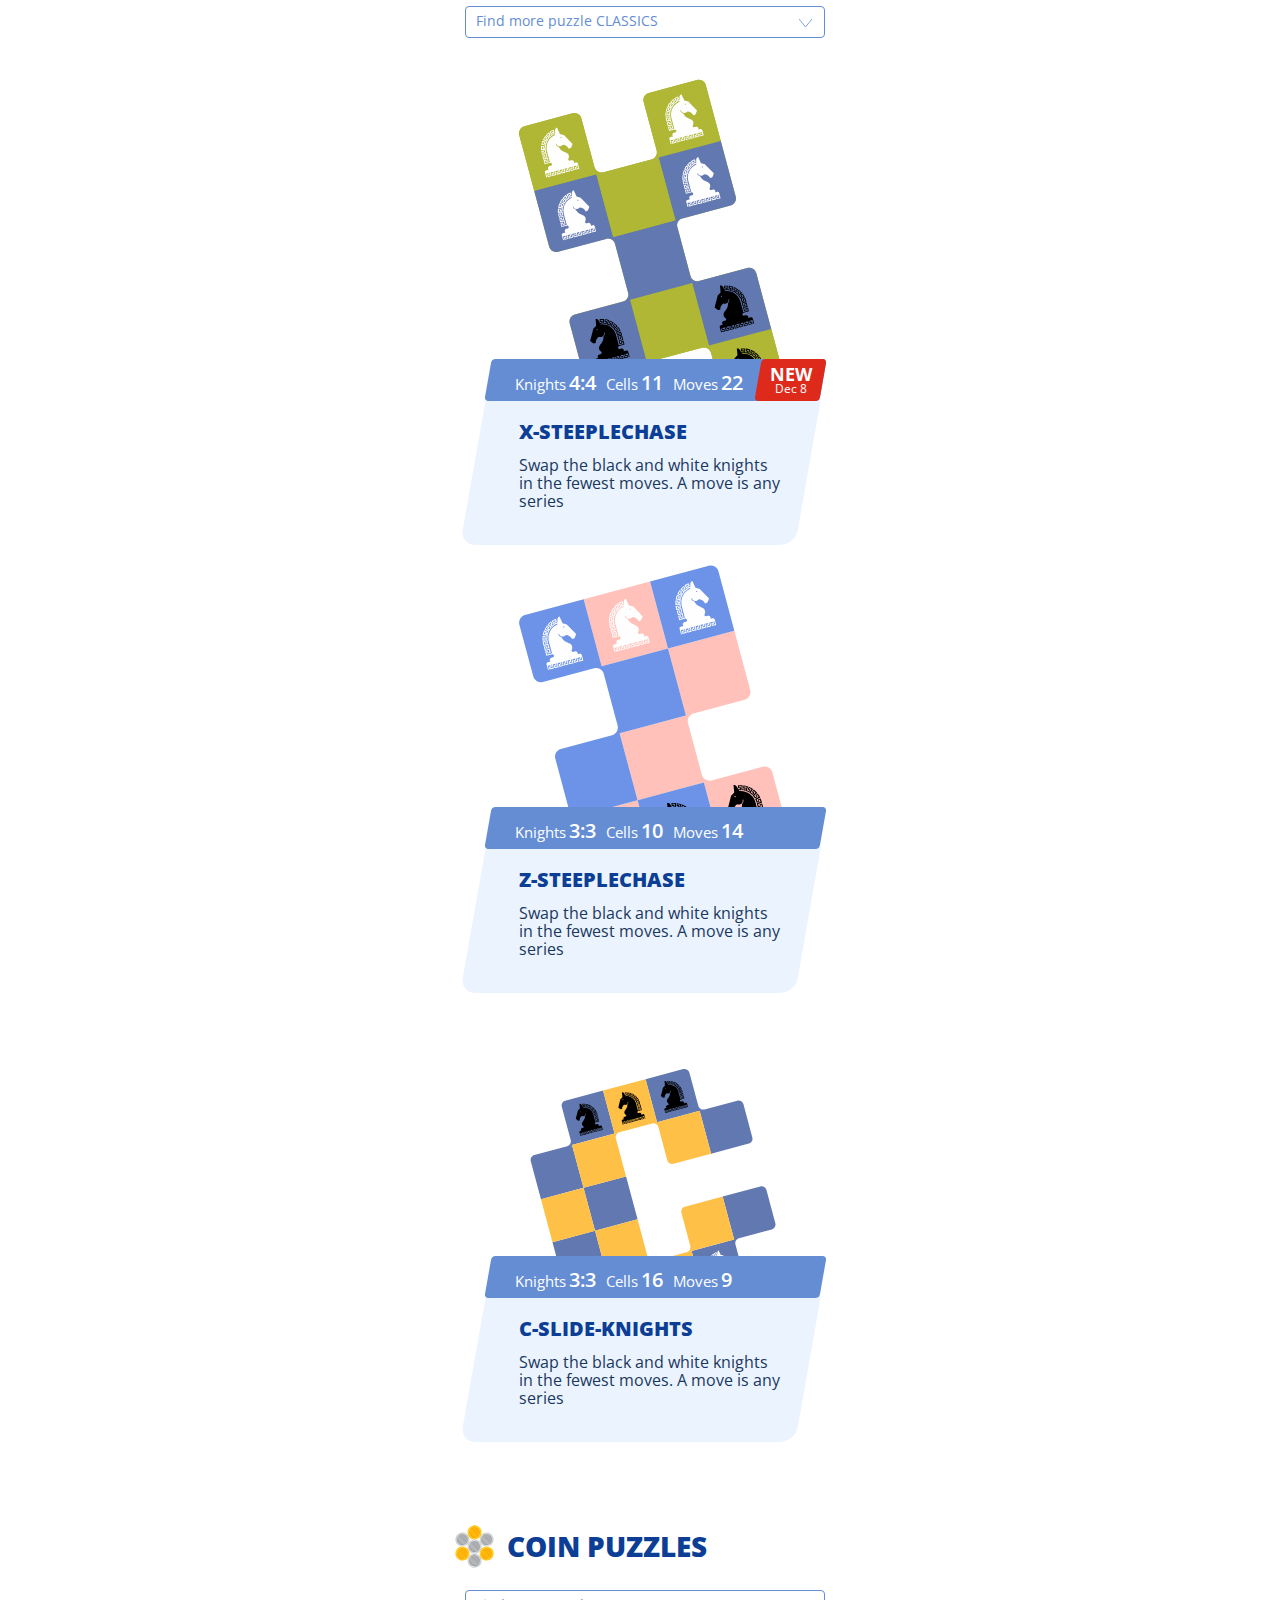
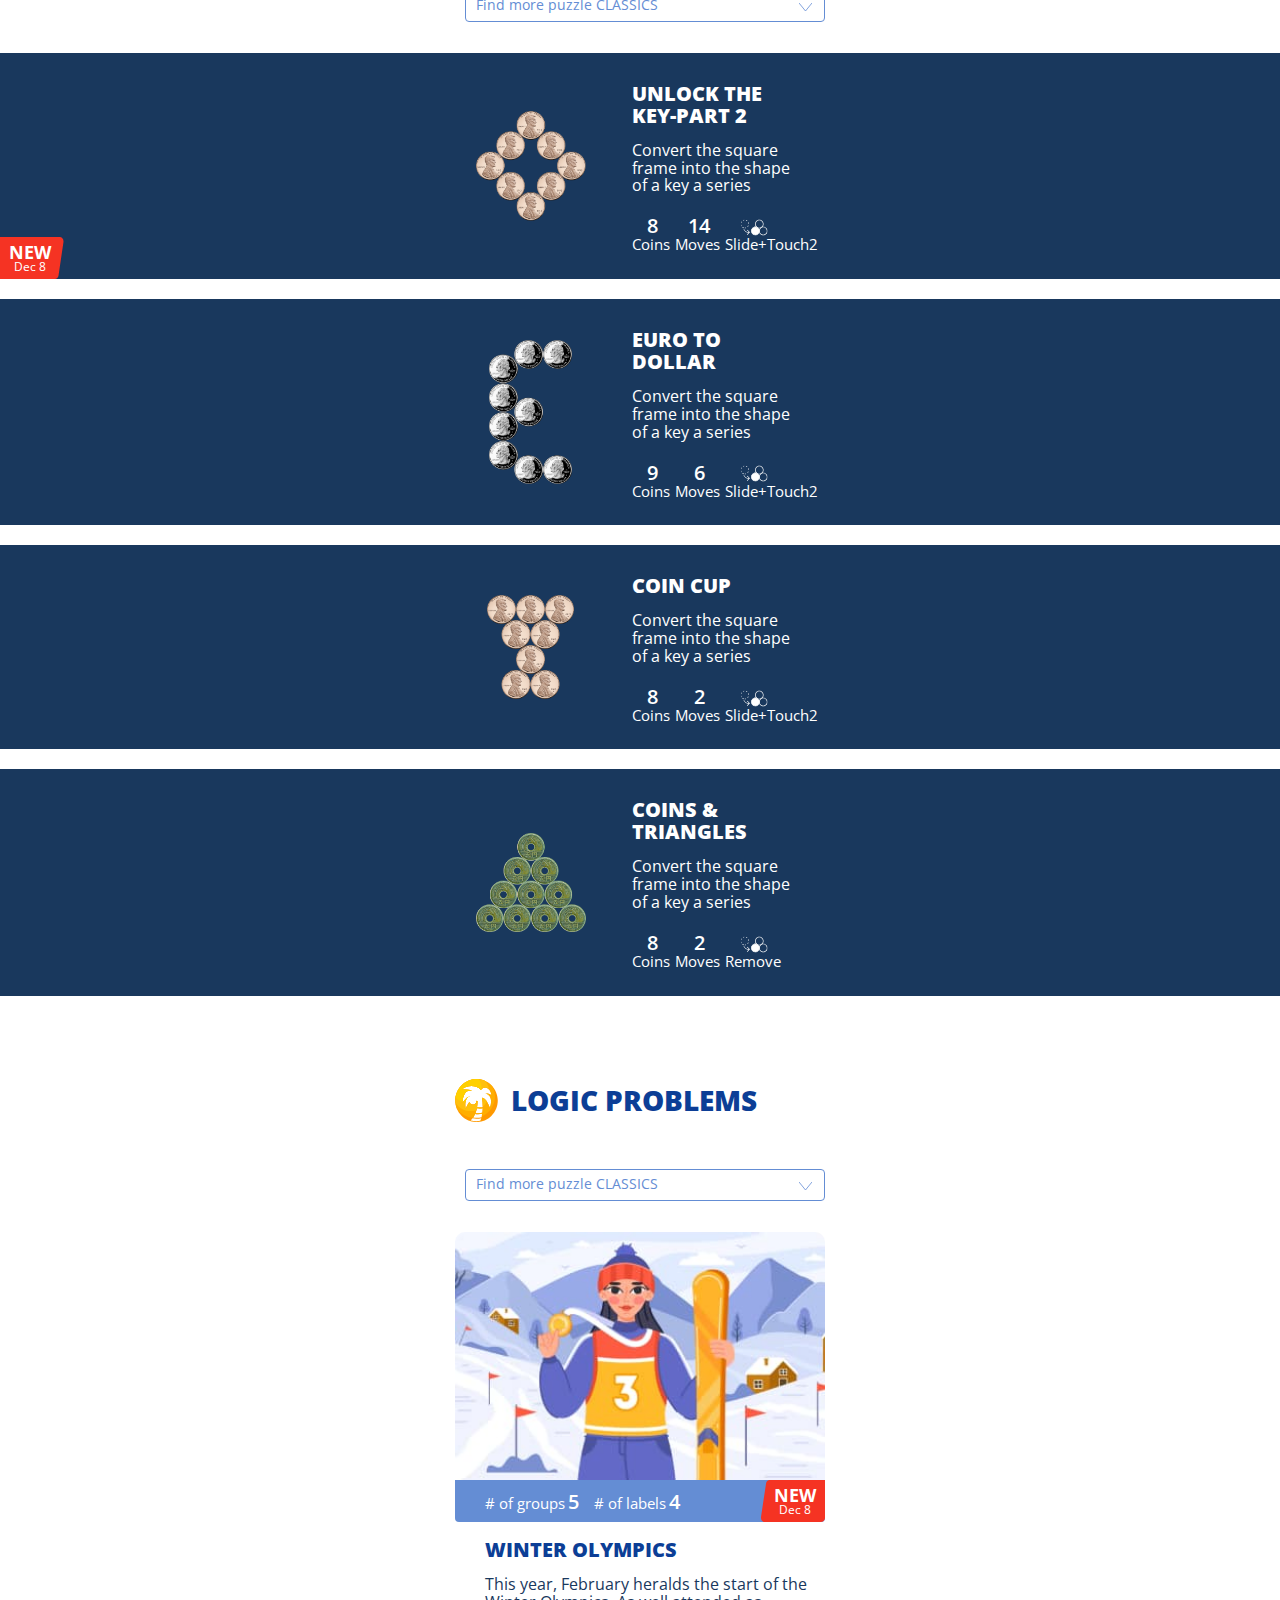
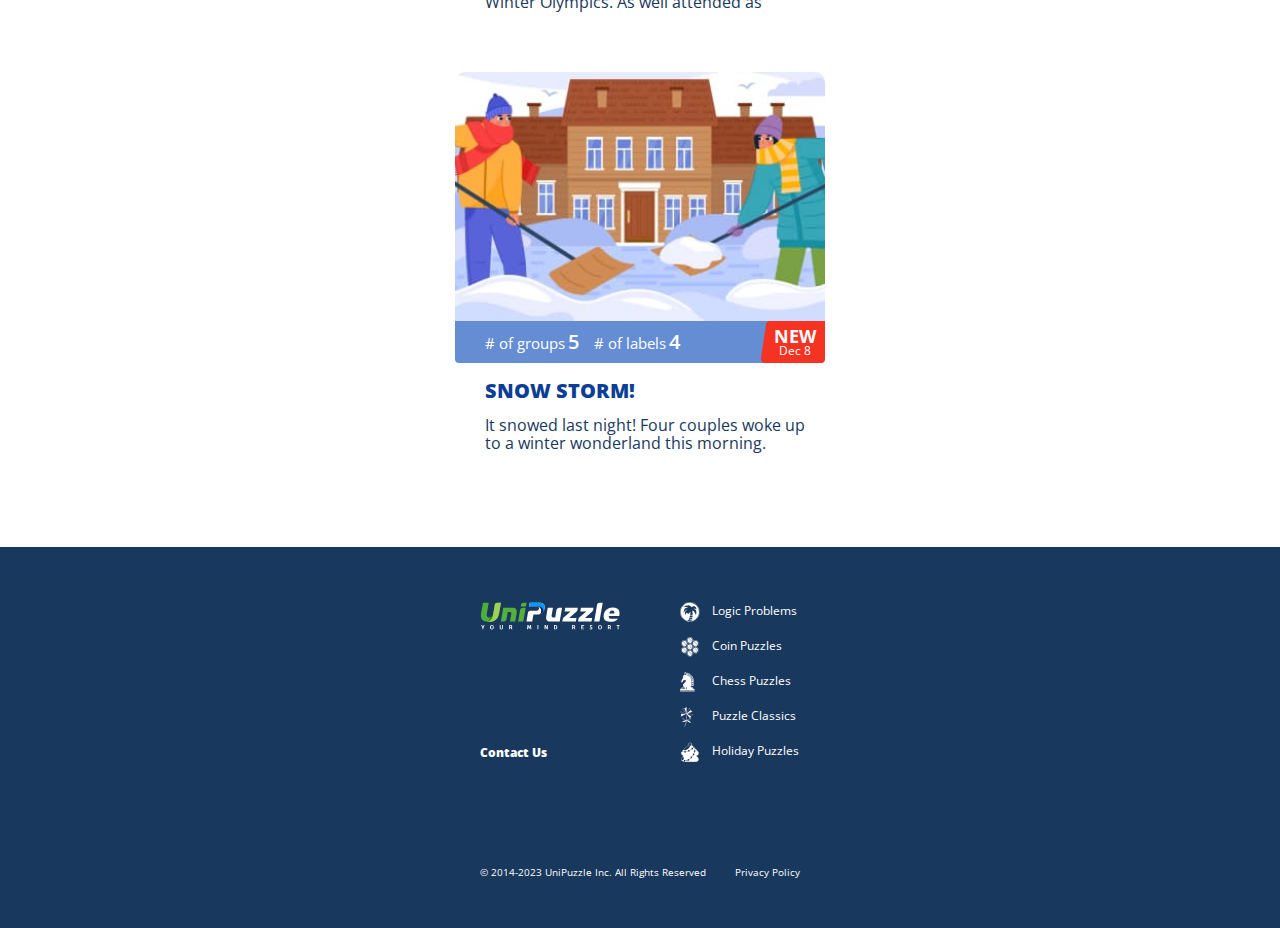
==== commit c0c4d033: "replaced the dropdowns" ====
--- a/index.html
+++ b/index.html
@@ -134,31 +134,23 @@
         <a class="link" href="/puzzle-classics/index.php">
           <h2 class="section-title logo-classicsrgb title">PUZZLE CLASSICS </h2>
         </a>
-        <div id="dropdown-classics">
-          <div class="dropdown__classics dropdown">
-            <div class="dropdown__content">
-              <ul class="dropdown__list">
-                <li class="dropdown__item">Find more puzzle Classics</li>
-                <li class="dropdown__item">Find more PUZZLE classics</li>
-                <li class="dropdown__item">Find more puzzle classics</li>
-              </ul>
-            </div>
-            <div class="drop-btn">Find more puzzle CLASSICS</div>
-            <div class="dropdown__arrow"></div>
-          </div>
-        </div>
-        <!-- <div class="select-drop">
-          <span class="arrow-down"></span>
-          <select class="drop drop-style" id="classics-dropdown" name="query" type="text" autocomplete="off"
-            placeholder="Find more puzzle classics">
-            <option value="xs">Find more puzzle classics</option>
-            <option value="s">Find more puzzle Classics</option>
-            <option value="m" selected>Find more puzzle CLASSICS</option>
-          </select>
-        </div> -->
+        <div class="dropdown-wrap">
+          <form class="dropdown ">
+            <input class="btn" type="checkbox" id="btn-classics" />
+            <label class="drop-btn" for="btn-classics">Find more puzzle CLASSICS
+              <div class="wrap-link">
+                <a class=" link-drop" href="">Find more puzzle CLASsics</a>
+                <a class=" link-drop" href="">Find more puzzle clasSICS</a>
+                <a class=" link-drop" href="">Find more puzzle Classics</a>
+              </div>
+              <div class="dropdown__arrow"></div>
+            </label>
+          </form>
+        </div>
+
       </div>
       <div>
-        <ul class="section-list list">
+        <ul class="section__classics--indent  list">
 
           <li class="section-item">
             <a href="" class="link">
@@ -313,24 +305,24 @@
         <a href="/chess-puzzles/index.php" class="link">
           <h2 class="section-title logo-chesspuzzgrin title">CHESS PUZZLES</h2>
         </a>
-        <div id="dropdown-chess">
-          <div class="dropdown__chess dropdown">
-            <div class="dropdown__content">
-              <ul class="dropdown__list">
-                <li class="dropdown__item">Find more puzzle Classics</li>
-                <li class="dropdown__item">Find more PUZZLE classics</li>
-                <li class="dropdown__item">Find more puzzle classics</li>
-              </ul>
-            </div>
-            <div class="drop-btn">Find more puzzle CLASSICS</div>
-            <div class="dropdown__arrow"></div>
-          </div>
+        <div class="dropdown-wrap">
+          <form class="dropdown ">
+            <input class="btn" type="checkbox" id="btn-chess" />
+            <label class="drop-btn" for="btn-chess">Find more puzzle CLASSICS
+              <div class="wrap-link">
+                <a class=" link-drop" href="">Find more puzzle CLASsics</a>
+                <a class=" link-drop" href="">Find more puzzle clasSICS</a>
+                <a class=" link-drop" href="">Find more puzzle Classics</a>
+              </div>
+              <div class="dropdown__arrow"></div>
+            </label>
+          </form>
         </div>
 
 
       </div>
       <div>
-        <ul class="section-list list">
+        <ul class="section__chess--indent list">
 
           <li class="section-item">
             <a href="" class="link">
@@ -414,22 +406,22 @@
         <a href="/coin-puzzles/index.php" class="link">
           <h2 class="section-title logo-coinrgb title">COIN PUZZLES</h2>
         </a>
-        <div id="dropdown-coin">
-          <div class="dropdown__coin dropdown">
-            <div class="dropdown__content">
-              <ul class="dropdown__list">
-                <li class="dropdown__item">Find more puzzle Classics</li>
-                <li class="dropdown__item">Find more PUZZLE classics</li>
-                <li class="dropdown__item">Find more puzzle classics</li>
-              </ul>
-            </div>
-            <div class="drop-btn">Find more puzzle CLASSICS</div>
-            <div class="dropdown__arrow"></div>
-          </div>
-        </div>
-      </div>
-
-      <ul class="section-list list ">
+        <div class="dropdown-wrap">
+          <form class="dropdown ">
+            <input class="btn" type="checkbox" id="btn-coin" />
+            <label class="drop-btn" for="btn-coin">Find more puzzle CLASSICS
+              <div class="wrap-link">
+                <a class=" link-drop" href="">Find more puzzle CLASsics</a>
+                <a class=" link-drop" href="">Find more puzzle clasSICS</a>
+                <a class=" link-drop" href="">Find more puzzle Classics</a>
+              </div>
+              <div class="dropdown__arrow"></div>
+            </label>
+          </form>
+        </div>
+      </div>
+
+      <ul class="section__coin--indent list ">
         <div class="coin-bcg">
           <li class="coin-item container">
             <div class="coin-img-wrap">
@@ -554,24 +546,22 @@
         <a href="/logic-problems-new/index.php" class="link">
           <h2 class="section-title logo-logicrgb title">LOGIC PROBLEMS</h2>
         </a>
-        <div id="dropdown-logic">
-          <div class="dropdown__logic dropdown">
-            <div class="dropdown__content">
-              <ul class="dropdown__list">
-                <li class="dropdown__item">Find more puzzle Classics</li>
-                <li class="dropdown__item">Find more PUZZLE classics</li>
-                <li class="dropdown__item">Find more puzzle classics</li>
-              </ul>
-            </div>
-            <div class="drop-btn">Find more puzzle CLASSICS</div>
-            <div class="dropdown__arrow"></div>
-          </div>
-        </div>
-
-
+        <div class="dropdown-wrap">
+          <form class="dropdown ">
+            <input class="btn" type="checkbox" id="btn-logic" />
+            <label class="drop-btn" for="btn-logic">Find more puzzle CLASSICS
+              <div class="wrap-link">
+                <a class=" link-drop" href="">Find more puzzle CLASsics</a>
+                <a class=" link-drop" href="">Find more puzzle clasSICS</a>
+                <a class=" link-drop" href="">Find more puzzle Classics</a>
+              </div>
+              <div class="dropdown__arrow"></div>
+            </label>
+          </form>
+        </div>
       </div>
       <div>
-        <ul class="section-list list">
+        <ul class="section__logic--indent list">
 
           <li class="section-item">
             <div class="logic-img">
--- a/css/styles.css
+++ b/css/styles.css
@@ -59,10 +59,26 @@
   padding: 0;
 }
 
+.section__classics--indent {
+  margin-top: 336px;
+}
+
+.section__chess--indent {
+  margin-top: 415px;
+}
+
+.section__coin--indent {
+  margin-top: 85px;
+}
+
+.section__logic--indent {
+  margin-top: 110px;
+}
+
 .container {
   width: 390px;
-  padding-left: 8px;
-  padding-right: 8px;
+  padding-left: 10px;
+  padding-right: 10px;
   margin-right: auto;
   margin-left: auto;
 }
@@ -115,7 +131,7 @@
 .navigation__menu {
   display: flex;
   flex-wrap: wrap;
-  gap: 10px;
+  gap: 8px;
   padding-top: 30px;
   padding-bottom: 30px;
   margin-left: auto;
@@ -370,7 +386,7 @@
 /* section chess */
 
 .chess .section-item__block {
-  left: 36px;
+  left: 33px;
 }
 .section-item__block {
   width: 335px;
@@ -384,7 +400,7 @@
   position: absolute;
   z-index: 2;
   top: -40px;
-  left: 37px;
+  left: 35px;
   padding-left: 27px;
 }
 
@@ -763,7 +779,120 @@
 
 /* dropdown  */
 
+#btn-classics {
+  display: none;
+}
+
+#btn-classics:checked + .drop-btn .link-drop {
+  display: block;
+}
+
+#btn-chess {
+  display: none;
+}
+
+#btn-chess:checked + .drop-btn .link-drop {
+  display: block;
+}
+
+#btn-coin {
+  display: none;
+}
+
+#btn-coin:checked + .drop-btn .link-drop {
+  display: block;
+}
+
+#btn-logic {
+  display: none;
+}
+
+#btn-logic:checked + .drop-btn .link-drop {
+  display: block;
+}
+
+/* .wrapper-drop {
+  display: flex;
+  justify-content: space-between;
+} */
+
+.dropdown-wrap {
+  position: relative;
+}
+
 .dropdown {
+  display: inline-block;
+  margin-top: 22px;
+  position: absolute;
+  top: 0px;
+  right: 0;
+  z-index: 10;
+}
+
+.btn:checked + .drop-btn {
+  width: 360;
+  height: 109px;
+}
+
+.btn:checked + .drop-btn .dropdown__arrow::after {
+  background-image: url(../images/svg/arrowup.svg);
+}
+
+.wrap-link {
+  padding-top: 3px;
+}
+.link-drop {
+  text-decoration: none;
+  color: inherit;
+  display: none;
+  padding: 7px 0px 0px 0px;
+}
+
+.link-drop:hover {
+  background-color: var(--bcg-color);
+  cursor: pointer;
+  transform: scale(0.998);
+}
+
+.drop-btn {
+  height: 32px;
+  display: inline-block;
+  border: 0.5px solid var(--item-block-bgc);
+  border-radius: 4px;
+  color: var(--item-block-bgc);
+  background-color: var(--white-bgc);
+  outline: none;
+  cursor: pointer;
+  font-weight: 400;
+  font-size: 14px;
+  line-height: 1.29;
+  width: 360px;
+  padding-left: 10px;
+  padding-top: 5px;
+}
+
+.dropdown__arrow {
+  position: absolute;
+  z-index: 5;
+  transform: translateY(13px 30px);
+  pointer-events: none;
+  transform: translate(-13px, 13px);
+  top: 0;
+  right: 0;
+}
+
+.dropdown__arrow::after {
+  content: '';
+  display: block;
+  width: 13px;
+  height: 8px;
+
+  background-repeat: no-repeat;
+  background-position: center;
+  background-image: url(../images/svg/arrowdown.svg);
+}
+
+/* .dropdown {
   display: block;
   width: 360px;
   margin-left: auto;
@@ -873,4 +1002,4 @@
   background-repeat: no-repeat;
   background-position: center;
   background-image: url(../images/svg/arrowdown.svg);
-}
+} */
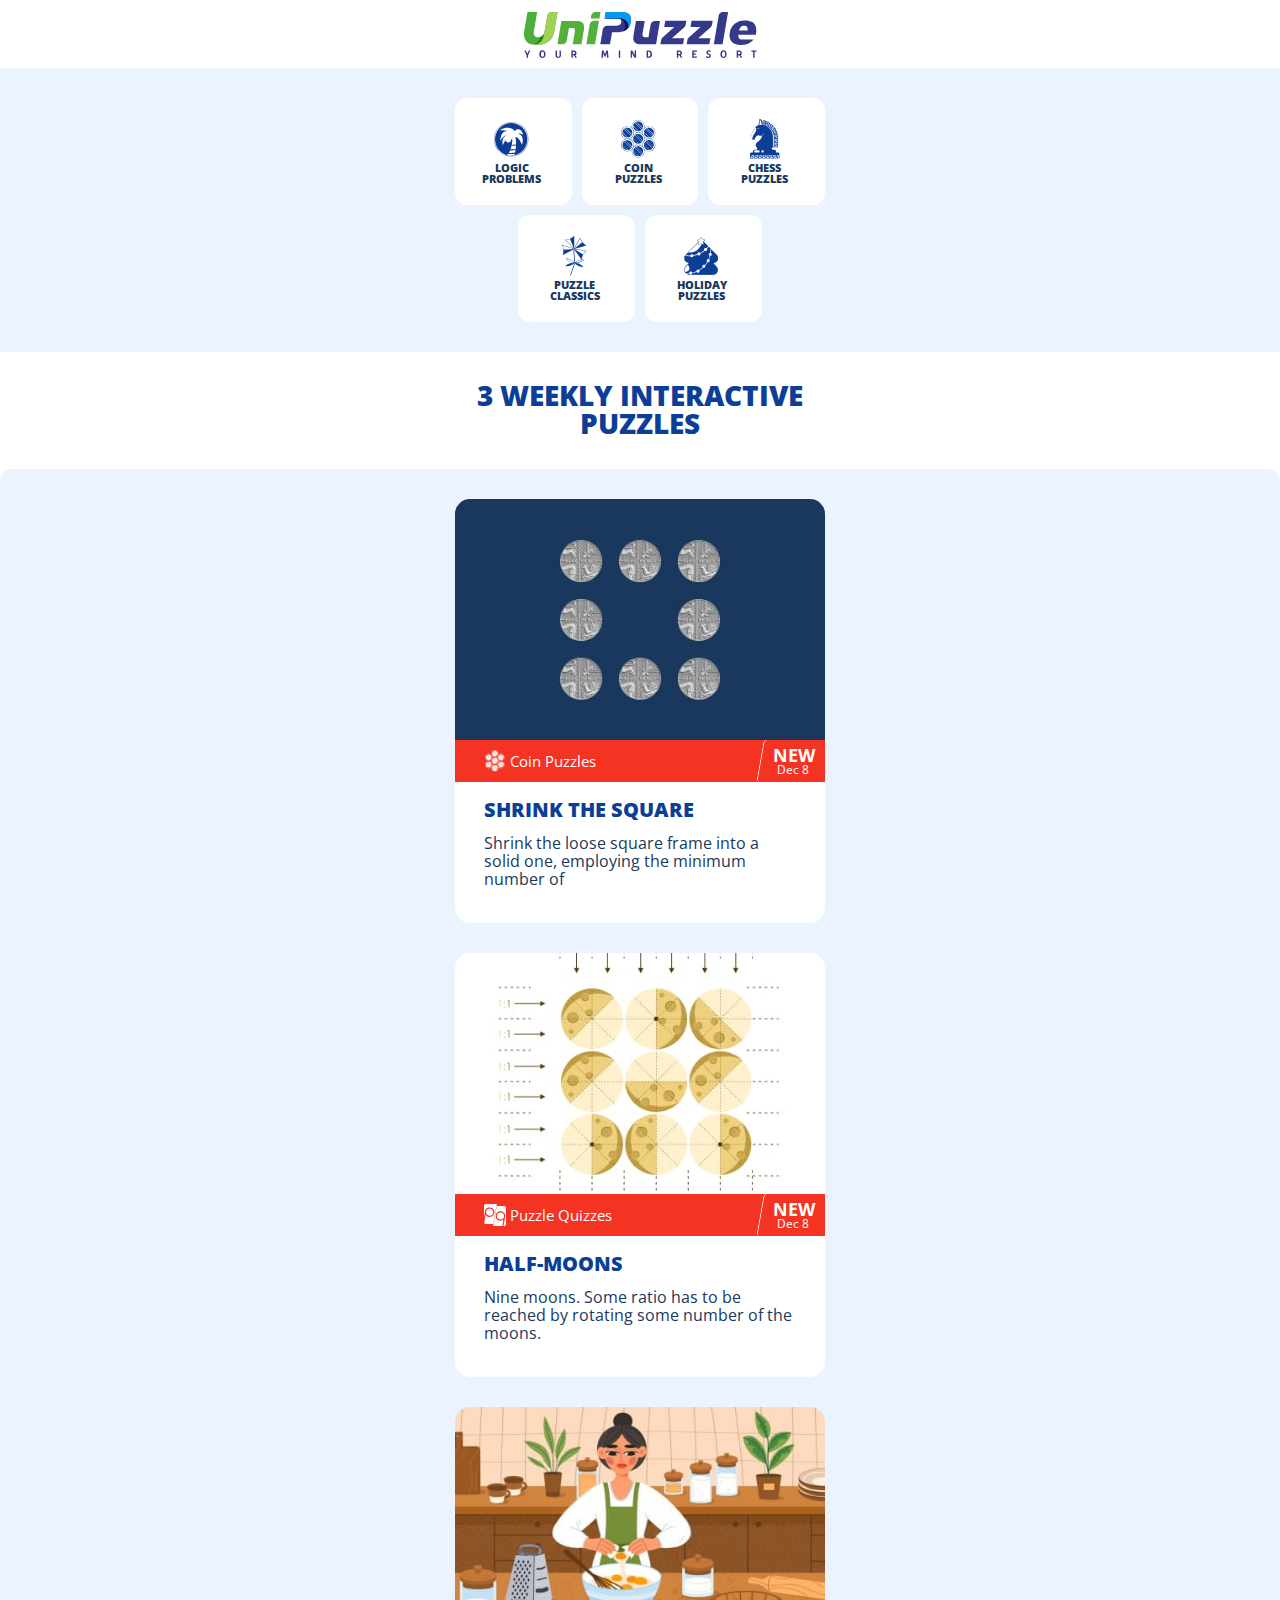
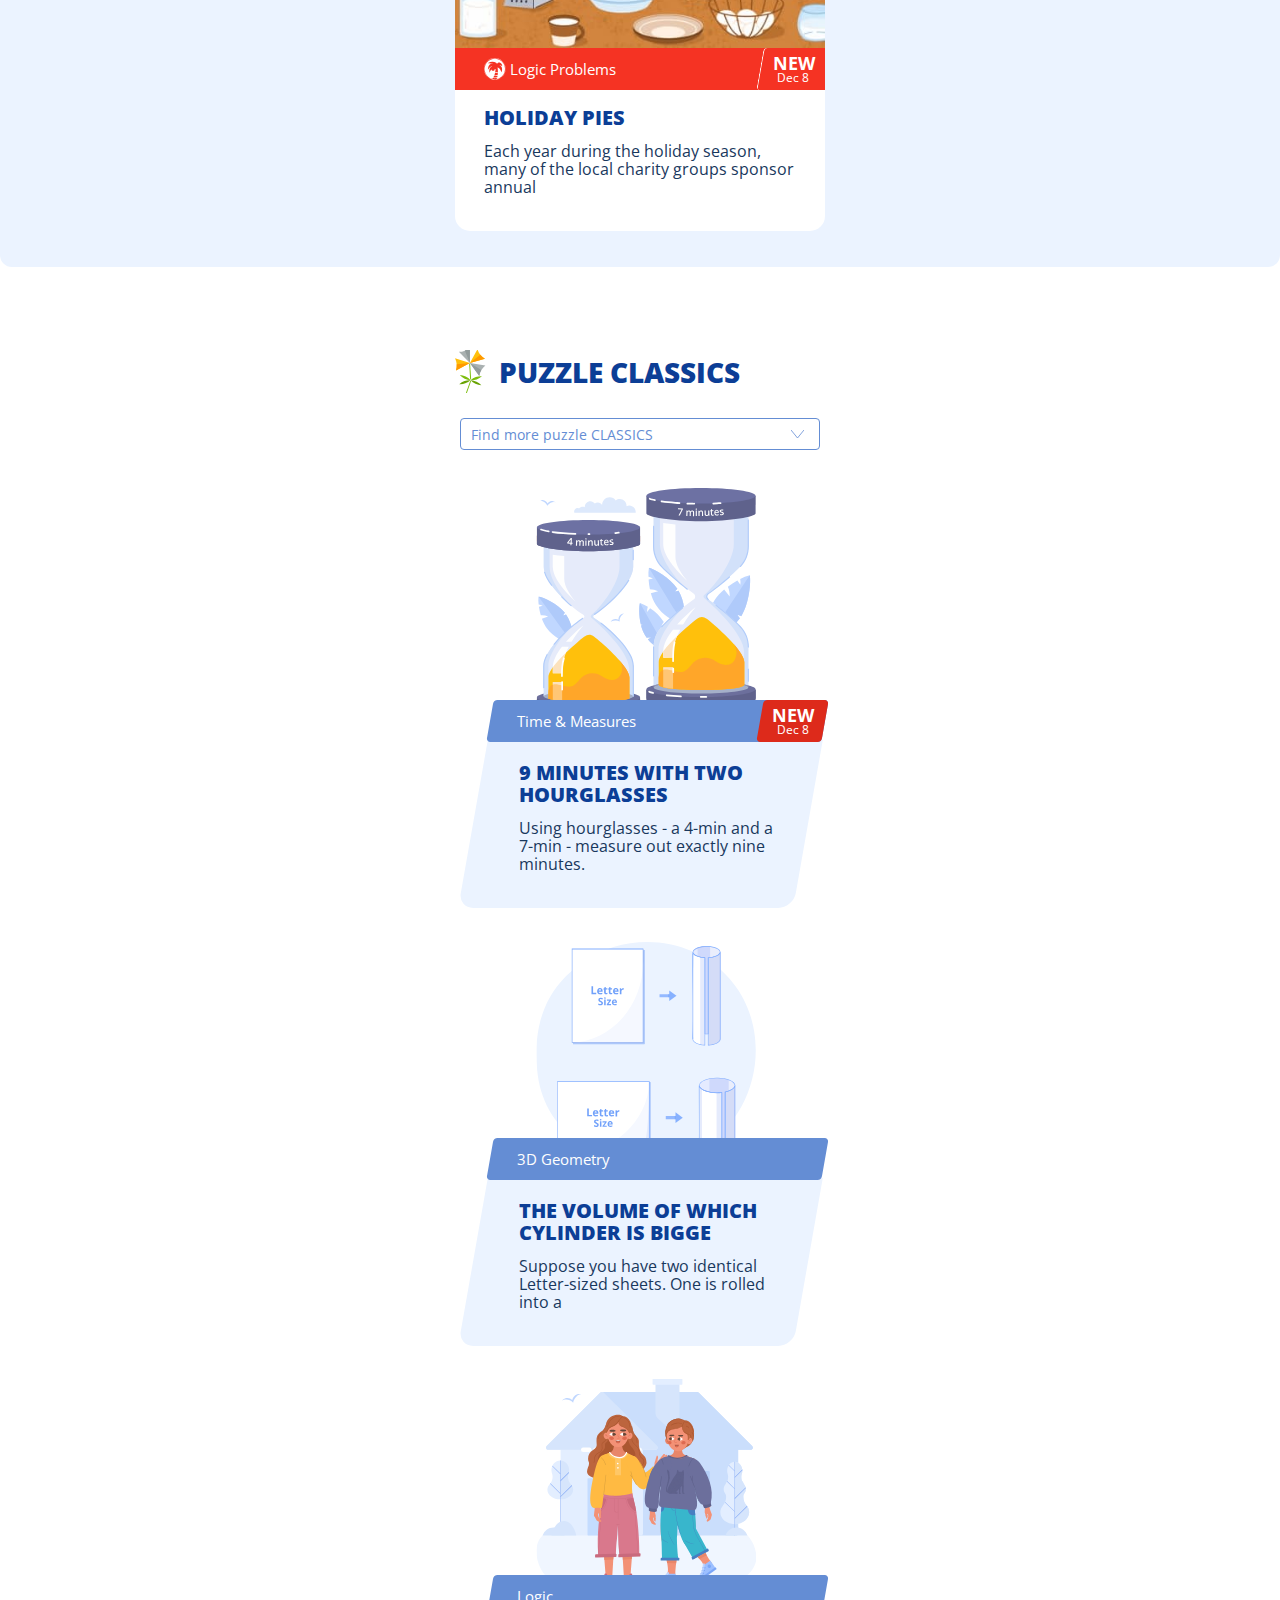
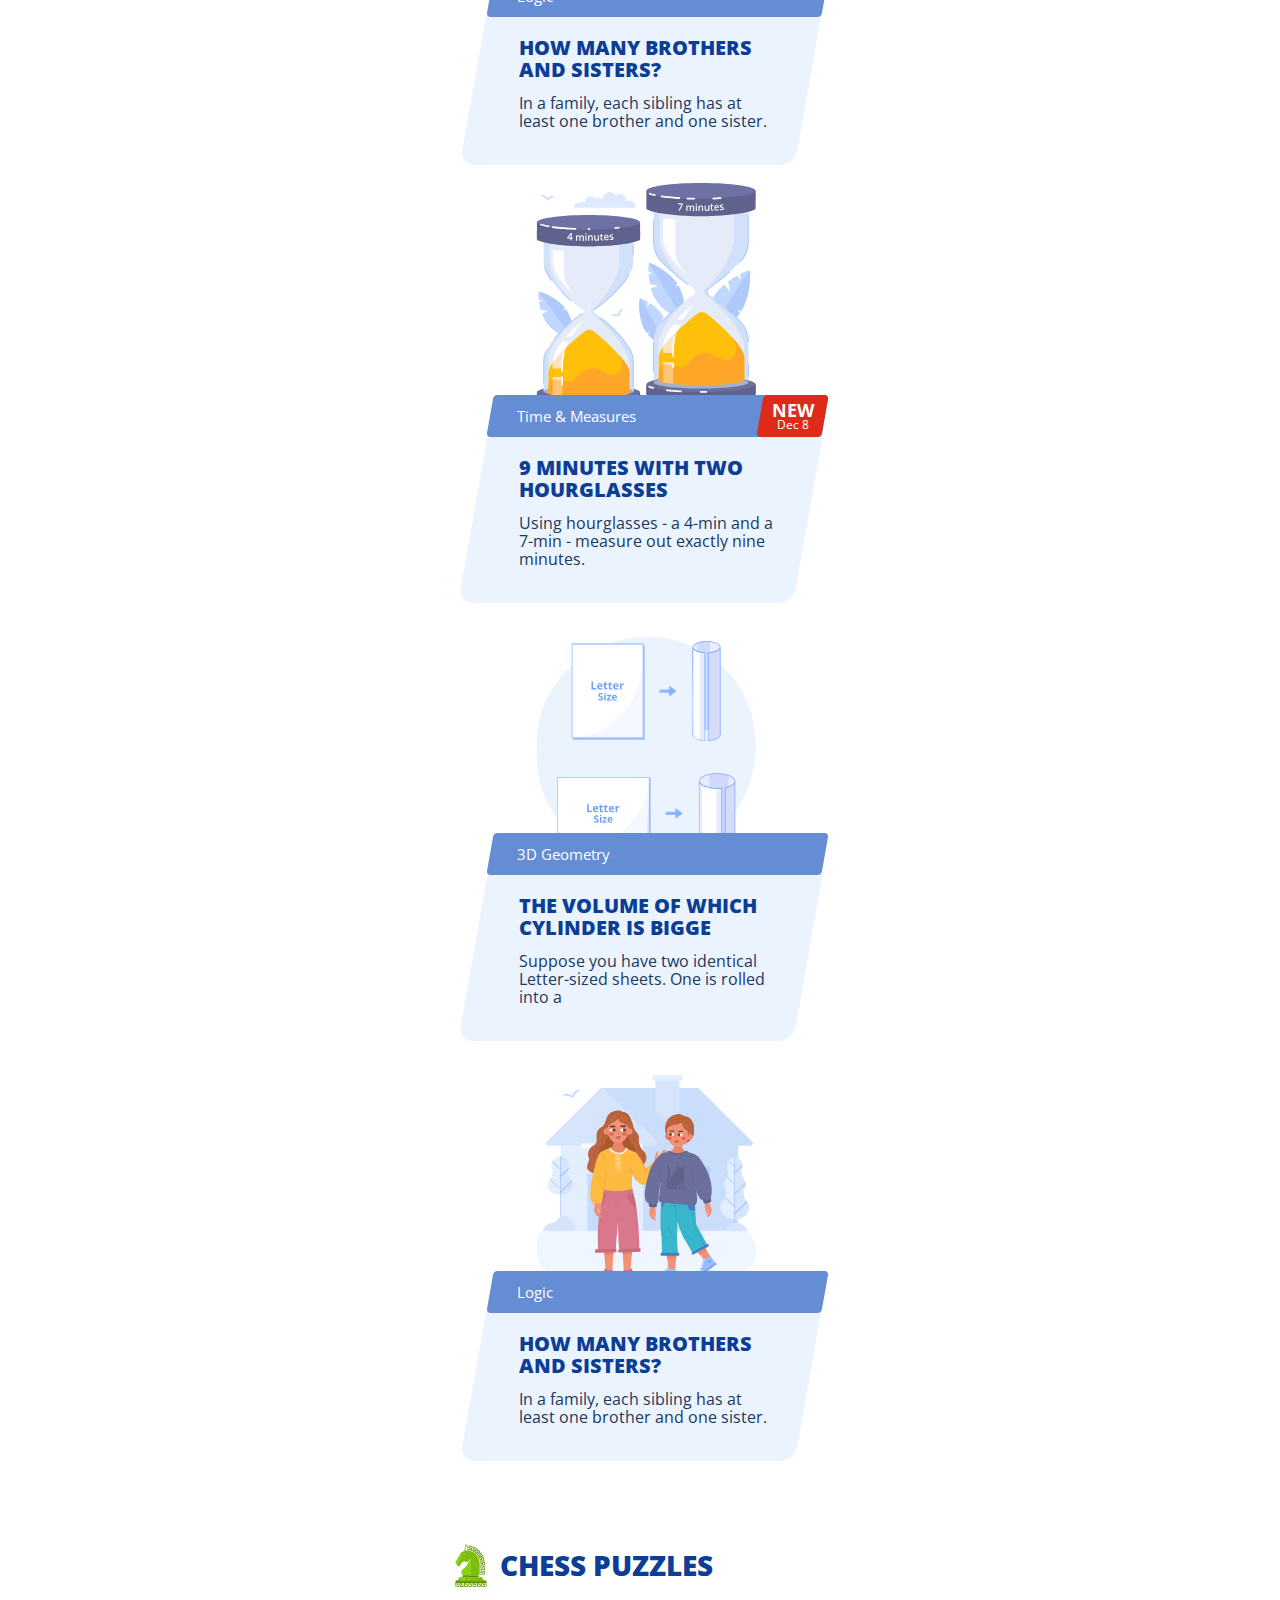
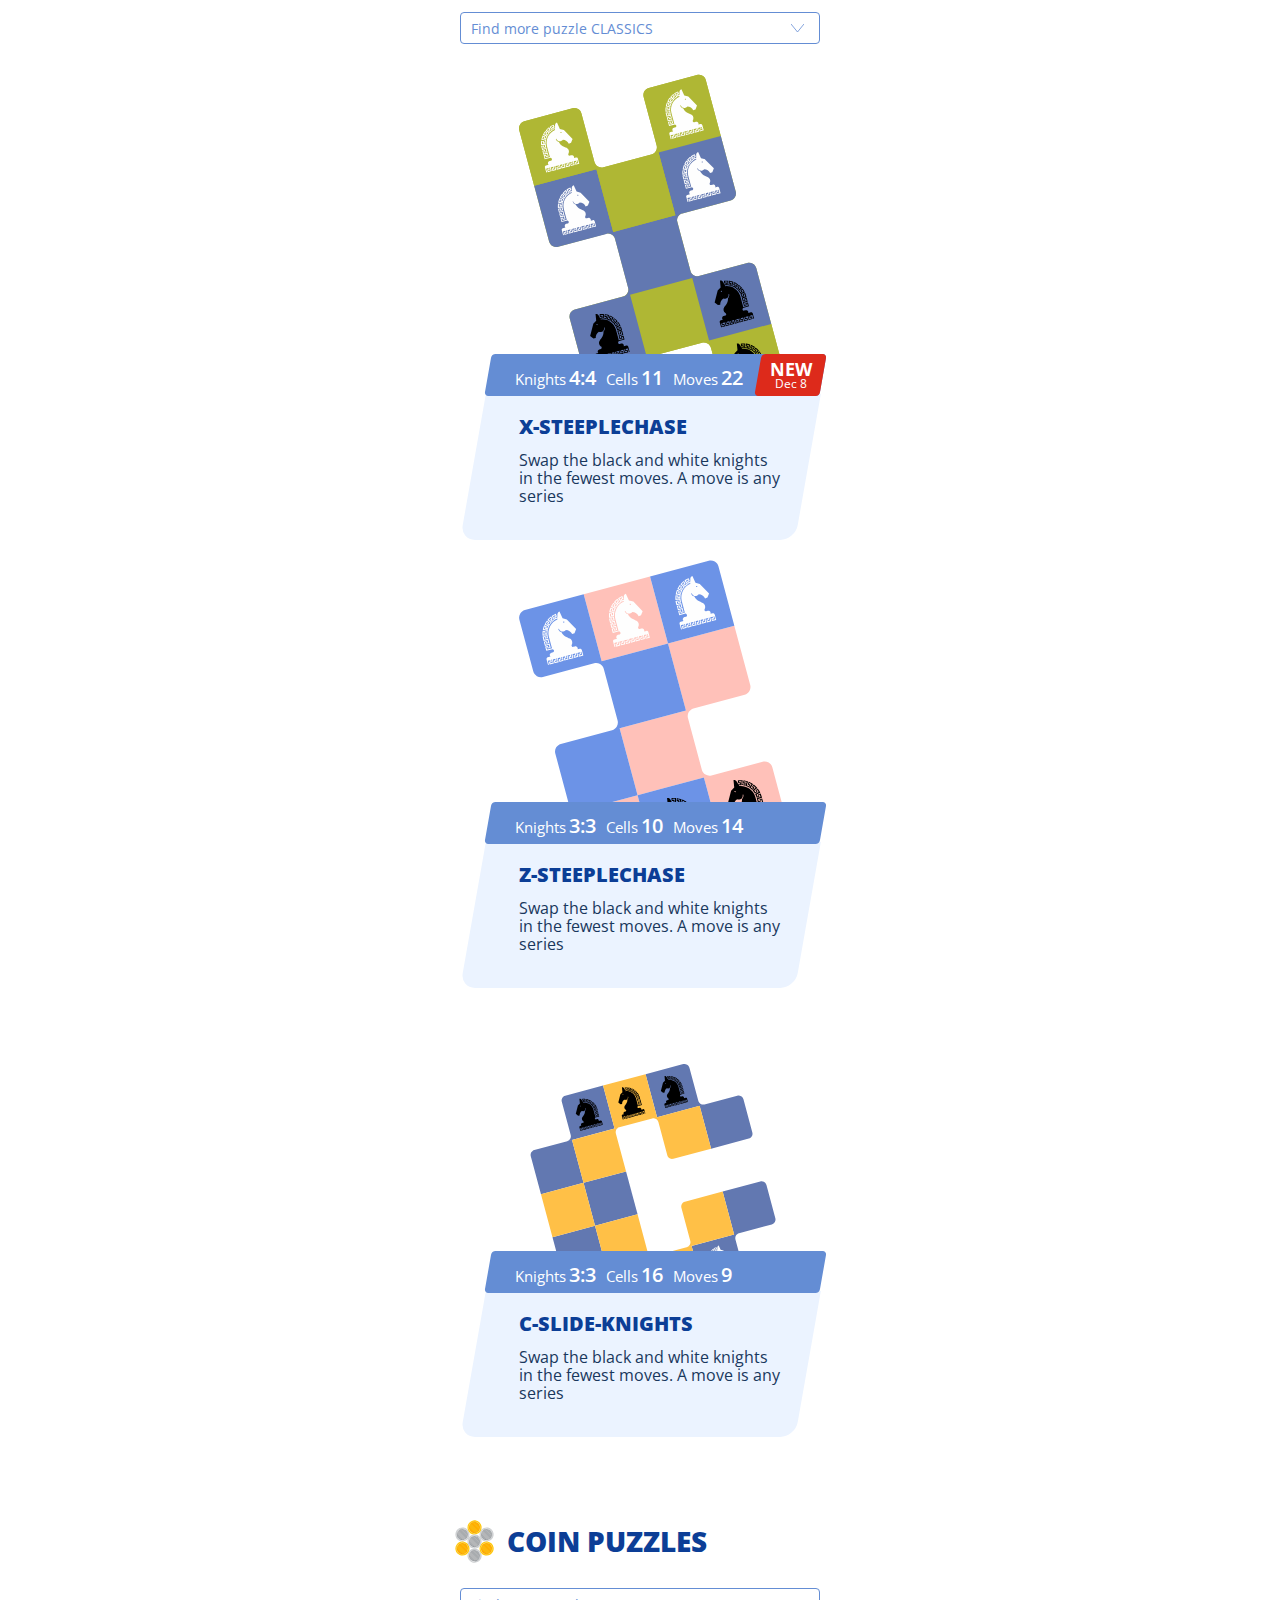
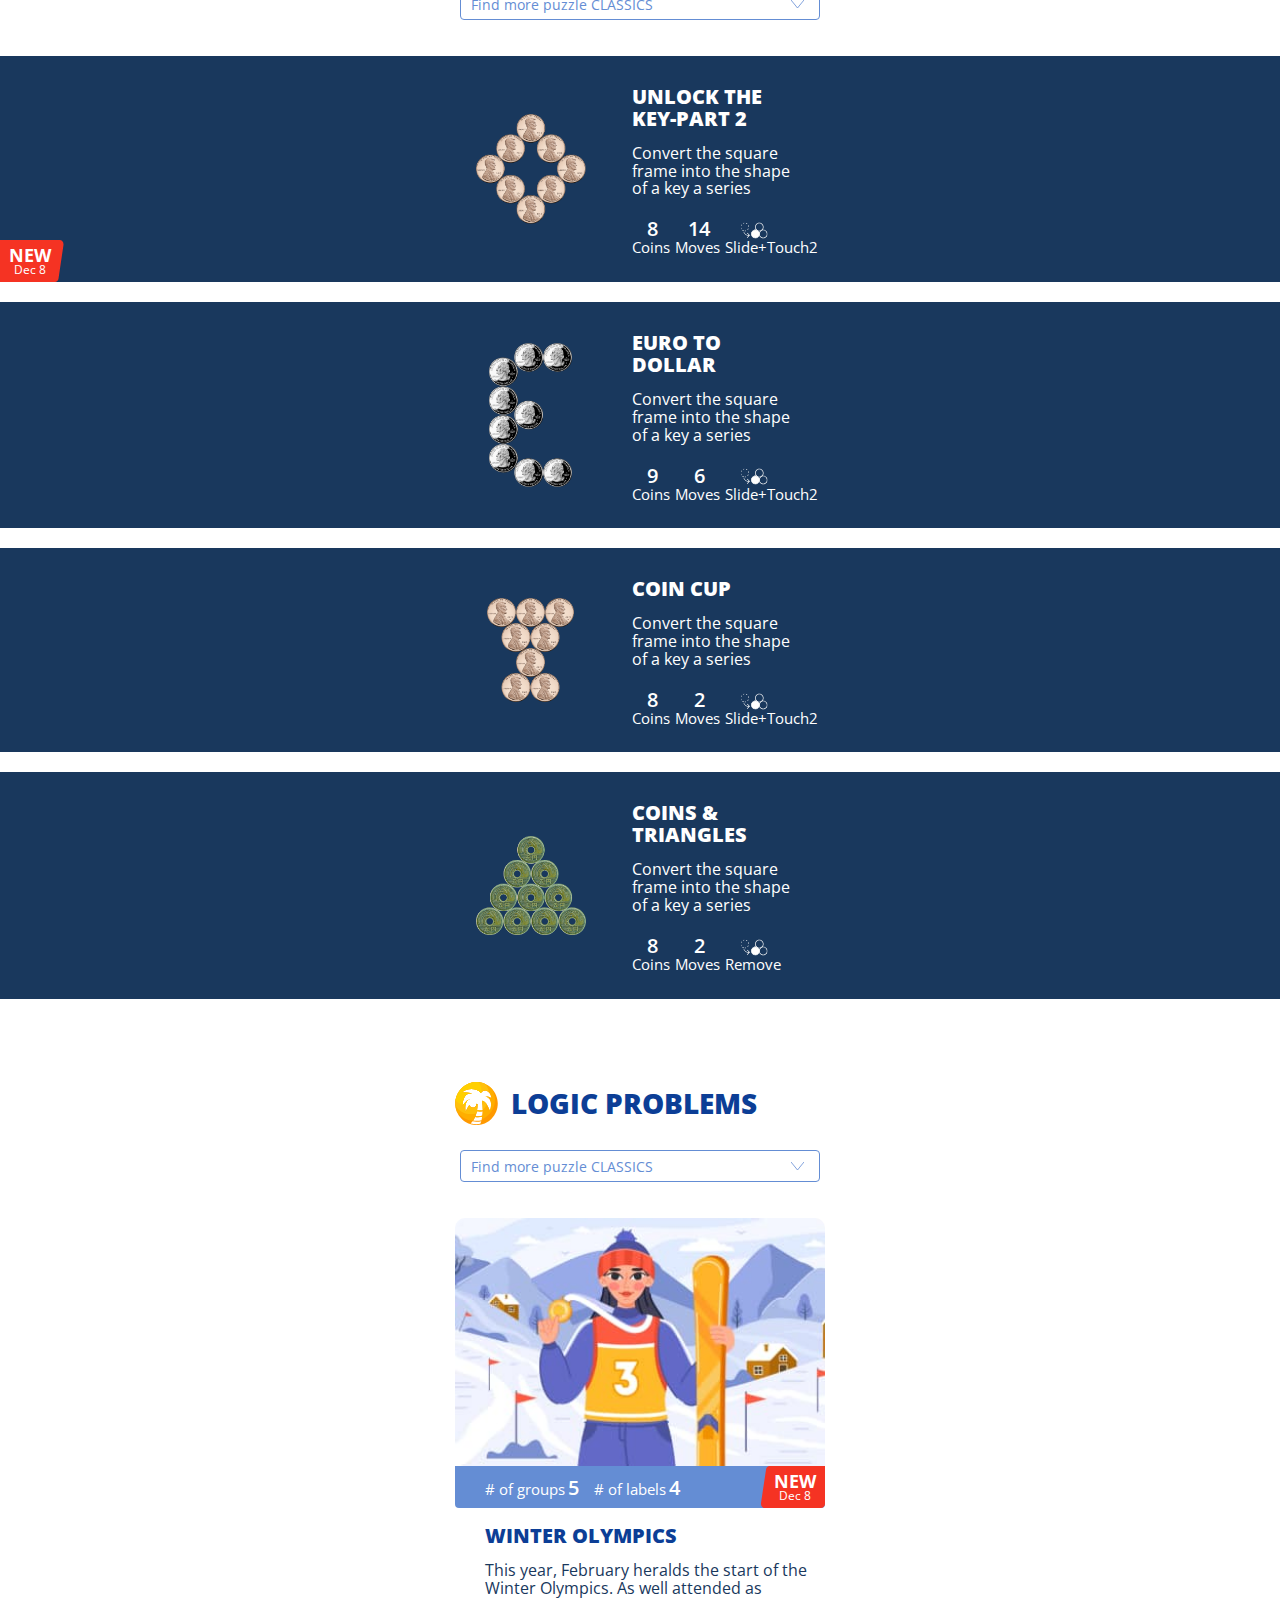
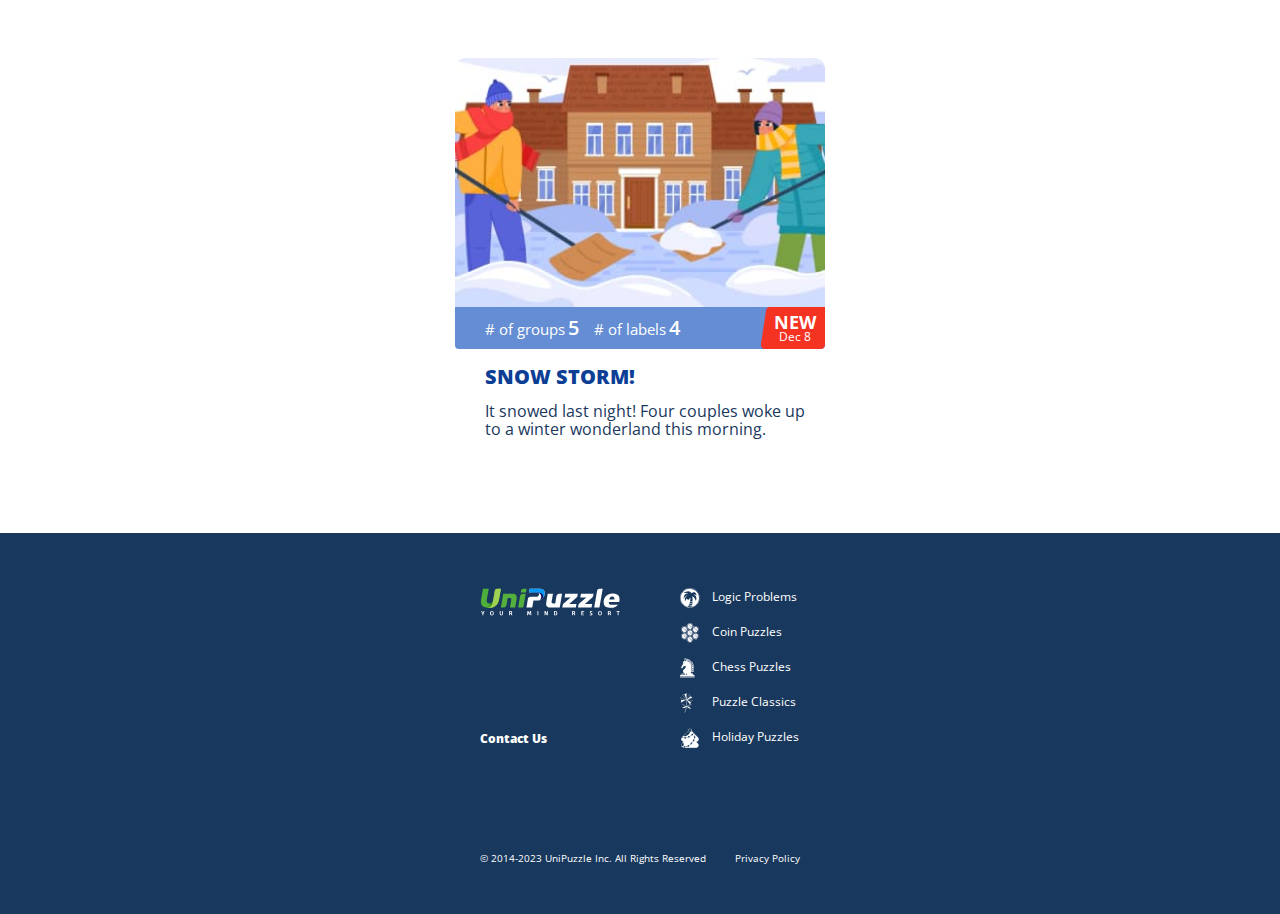
==== commit 9ae48797: "added new dropdowns on js" ====
--- a/index.html
+++ b/index.html
@@ -19,7 +19,7 @@
 <body>
   <header class="header">
     <div class="container">
-      <a class="logo link" href="./index.html"><img class="header-logo" src="./images/svg/logo.svg" width="253"
+      <a class="logo link" href="./drop.html"><img class="header-logo" src="./images/svg/logo.svg" width="253"
           alt="UniPuzzle" />
       </a>
     </div>
@@ -134,21 +134,20 @@
         <a class="link" href="/puzzle-classics/index.php">
           <h2 class="section-title logo-classicsrgb title">PUZZLE CLASSICS </h2>
         </a>
-        <div class="dropdown-wrap">
-          <form class="dropdown ">
-            <input class="btn" type="checkbox" id="btn-classics" />
-            <label class="drop-btn" for="btn-classics">Find more puzzle CLASSICS
-              <div class="wrap-link">
-                <a class=" link-drop" href="">Find more puzzle CLASsics</a>
-                <a class=" link-drop" href="">Find more puzzle clasSICS</a>
-                <a class=" link-drop" href="">Find more puzzle Classics</a>
-              </div>
-              <div class="dropdown__arrow"></div>
-            </label>
-          </form>
-        </div>
-
-      </div>
+
+        <div class="dropdown ">
+          <button class="dropdown__button ">Find more puzzle CLASSICS</button>
+          <ul class="dropdown__list">
+            <li class="dropdown__list-item" data-value="">Find more puzzle CLASsics</li>
+            <li class="dropdown__list-item" data-value="">Find more puzzle clasSICS</li>
+            <li class="dropdown__list-item" data-value="">Find more puzzle Classics</li>
+
+          </ul>
+          <input type="text" name="select-category" value="" class="dropdown__input-hidden">
+        </div>
+      </div>
+
+
       <div>
         <ul class="section__classics--indent  list">
 
@@ -305,21 +304,16 @@
         <a href="/chess-puzzles/index.php" class="link">
           <h2 class="section-title logo-chesspuzzgrin title">CHESS PUZZLES</h2>
         </a>
-        <div class="dropdown-wrap">
-          <form class="dropdown ">
-            <input class="btn" type="checkbox" id="btn-chess" />
-            <label class="drop-btn" for="btn-chess">Find more puzzle CLASSICS
-              <div class="wrap-link">
-                <a class=" link-drop" href="">Find more puzzle CLASsics</a>
-                <a class=" link-drop" href="">Find more puzzle clasSICS</a>
-                <a class=" link-drop" href="">Find more puzzle Classics</a>
-              </div>
-              <div class="dropdown__arrow"></div>
-            </label>
-          </form>
-        </div>
-
-
+        <div class="dropdown ">
+          <button class="dropdown__button ">Find more puzzle CLASSICS</button>
+          <ul class="dropdown__list">
+            <li class="dropdown__list-item" data-value="">Find more puzzle CLASsics</li>
+            <li class="dropdown__list-item" data-value="">Find more puzzle clasSICS</li>
+            <li class="dropdown__list-item" data-value="">Find more puzzle Classics</li>
+
+          </ul>
+          <input type="text" name="select-category" value="" class="dropdown__input-hidden">
+        </div>
       </div>
       <div>
         <ul class="section__chess--indent list">
@@ -406,18 +400,15 @@
         <a href="/coin-puzzles/index.php" class="link">
           <h2 class="section-title logo-coinrgb title">COIN PUZZLES</h2>
         </a>
-        <div class="dropdown-wrap">
-          <form class="dropdown ">
-            <input class="btn" type="checkbox" id="btn-coin" />
-            <label class="drop-btn" for="btn-coin">Find more puzzle CLASSICS
-              <div class="wrap-link">
-                <a class=" link-drop" href="">Find more puzzle CLASsics</a>
-                <a class=" link-drop" href="">Find more puzzle clasSICS</a>
-                <a class=" link-drop" href="">Find more puzzle Classics</a>
-              </div>
-              <div class="dropdown__arrow"></div>
-            </label>
-          </form>
+        <div class="dropdown ">
+          <button class="dropdown__button ">Find more puzzle CLASSICS</button>
+          <ul class="dropdown__list">
+            <li class="dropdown__list-item" data-value="">Find more puzzle CLASsics</li>
+            <li class="dropdown__list-item" data-value="">Find more puzzle clasSICS</li>
+            <li class="dropdown__list-item" data-value="">Find more puzzle Classics</li>
+
+          </ul>
+          <input type="text" name="select-category" value="" class="dropdown__input-hidden">
         </div>
       </div>
 
@@ -546,18 +537,15 @@
         <a href="/logic-problems-new/index.php" class="link">
           <h2 class="section-title logo-logicrgb title">LOGIC PROBLEMS</h2>
         </a>
-        <div class="dropdown-wrap">
-          <form class="dropdown ">
-            <input class="btn" type="checkbox" id="btn-logic" />
-            <label class="drop-btn" for="btn-logic">Find more puzzle CLASSICS
-              <div class="wrap-link">
-                <a class=" link-drop" href="">Find more puzzle CLASsics</a>
-                <a class=" link-drop" href="">Find more puzzle clasSICS</a>
-                <a class=" link-drop" href="">Find more puzzle Classics</a>
-              </div>
-              <div class="dropdown__arrow"></div>
-            </label>
-          </form>
+        <div class="dropdown ">
+          <button class="dropdown__button ">Find more puzzle CLASSICS</button>
+          <ul class="dropdown__list">
+            <li class="dropdown__list-item" data-value="">Find more puzzle CLASsics</li>
+            <li class="dropdown__list-item" data-value="">Find more puzzle clasSICS</li>
+            <li class="dropdown__list-item" data-value="">Find more puzzle Classics</li>
+
+          </ul>
+          <input type="text" name="select-category" value="" class="dropdown__input-hidden">
         </div>
       </div>
       <div>
@@ -658,6 +646,7 @@
 
   </footer>
 
+  <script src="./js/dropdown.js" type="module"></script>
 </body>
 
 </html>--- a/css/styles.css
+++ b/css/styles.css
@@ -60,19 +60,19 @@
 }
 
 .section__classics--indent {
-  margin-top: 336px;
+  margin-top: 290px;
 }
 
 .section__chess--indent {
-  margin-top: 415px;
+  margin-top: 350px;
 }
 
 .section__coin--indent {
-  margin-top: 85px;
+  margin-top: 36px;
 }
 
 .section__logic--indent {
-  margin-top: 110px;
+  margin-top: 36px;
 }
 
 .container {
@@ -131,7 +131,7 @@
 .navigation__menu {
   display: flex;
   flex-wrap: wrap;
-  gap: 8px;
+  gap: 10px;
   padding-top: 30px;
   padding-bottom: 30px;
   margin-left: auto;
@@ -157,8 +157,8 @@
 .menu-link {
   display: flex;
   flex-wrap: wrap;
-  width: 118px;
-  height: 112px;
+  width: 113px;
+  height: 107px;
   align-items: center;
   padding-top: 20px;
   padding-bottom: 20px;
@@ -195,6 +195,114 @@
 
 .holidayrgb::before {
   background-image: url(../images/sec-hero/svg/holidayhero.svg);
+}
+
+/* ===========dropdown=========== */
+.dropdown {
+  position: relative;
+}
+
+.dropdown__button {
+  position: relative;
+  display: block;
+  width: 360px;
+  text-align: left;
+
+  background-color: var(--white-bgc);
+  border: 0.5px solid var(--item-block-bgc);
+  border-radius: 4px;
+  height: 32px;
+  color: var(--item-block-bgc);
+
+  padding-top: 7px;
+  padding-bottom: 7px;
+  padding-left: 10px;
+  padding-right: 25px;
+
+  margin-left: auto;
+  margin-right: auto;
+  margin-top: 25px;
+
+  outline: none;
+  cursor: pointer;
+  font-weight: 400;
+  font-size: 14px;
+  line-height: 1.29;
+}
+
+.dropdown__button:focus,
+.dropdown__button--active {
+  outline: none;
+  box-shadow: 0px 0px 0px 2px rgba(176, 198, 225, 0.6);
+}
+
+.dropdown__button::after {
+  content: '';
+  position: absolute;
+  top: 50%;
+  right: 15px;
+  transform: translateY(-50%);
+
+  width: 13px;
+  height: 8px;
+
+  background-repeat: no-repeat;
+  background-position: center;
+  background-image: url(../images/svg/arrowdown.svg);
+
+  pointer-events: none;
+}
+
+.dropdown__list {
+  display: none;
+
+  position: absolute;
+  left: 0;
+  right: 0;
+  top: 32px;
+
+  margin: 0 auto;
+  padding: 0;
+  list-style-type: none;
+  border: 0.5px solid var(--item-block-bgc);
+  border-top: 0px;
+  background: #ffffff;
+  box-shadow: 0px 4px 8px rgba(176, 198, 225, 0.6);
+  overflow: hidden;
+
+  border-radius: 4px;
+  width: 360px;
+
+  z-index: 1;
+}
+
+.dropdown__list--visible {
+  display: block;
+}
+
+.dropdown__list-item {
+  font-weight: 400;
+  font-size: 14px;
+  line-height: 1.29;
+  background-color: var(--white-bgc);
+  color: var(--item-block-bgc);
+  margin: 0;
+  padding: 0;
+
+  border-bottom: 0px;
+  border-top: 0;
+  padding-top: 7px;
+  padding-bottom: 7px;
+  padding-left: 10px;
+  cursor: pointer;
+}
+
+.dropdown__button-up::after {
+  background-image: url(../images/svg/arrowup.svg);
+}
+
+.dropdown__input-hidden {
+  display: none;
 }
 
 /* section-master */
@@ -366,6 +474,7 @@
 /* section PUZZLE CLASSICS */
 .wrap-img {
   position: absolute;
+  z-index: -10;
 }
 .classic .wrap-img {
   transform: translate(37%, -107%);
@@ -379,9 +488,9 @@
   margin-bottom: 303px;
 }
 
-.dropdown__classics {
+/* .dropdown__classics {
   margin-bottom: 290px;
-}
+} */
 
 /* section chess */
 
@@ -776,230 +885,3 @@
   font-weight: 400;
   font-size: 10px;
 }
-
-/* dropdown  */
-
-#btn-classics {
-  display: none;
-}
-
-#btn-classics:checked + .drop-btn .link-drop {
-  display: block;
-}
-
-#btn-chess {
-  display: none;
-}
-
-#btn-chess:checked + .drop-btn .link-drop {
-  display: block;
-}
-
-#btn-coin {
-  display: none;
-}
-
-#btn-coin:checked + .drop-btn .link-drop {
-  display: block;
-}
-
-#btn-logic {
-  display: none;
-}
-
-#btn-logic:checked + .drop-btn .link-drop {
-  display: block;
-}
-
-/* .wrapper-drop {
-  display: flex;
-  justify-content: space-between;
-} */
-
-.dropdown-wrap {
-  position: relative;
-}
-
-.dropdown {
-  display: inline-block;
-  margin-top: 22px;
-  position: absolute;
-  top: 0px;
-  right: 0;
-  z-index: 10;
-}
-
-.btn:checked + .drop-btn {
-  width: 360;
-  height: 109px;
-}
-
-.btn:checked + .drop-btn .dropdown__arrow::after {
-  background-image: url(../images/svg/arrowup.svg);
-}
-
-.wrap-link {
-  padding-top: 3px;
-}
-.link-drop {
-  text-decoration: none;
-  color: inherit;
-  display: none;
-  padding: 7px 0px 0px 0px;
-}
-
-.link-drop:hover {
-  background-color: var(--bcg-color);
-  cursor: pointer;
-  transform: scale(0.998);
-}
-
-.drop-btn {
-  height: 32px;
-  display: inline-block;
-  border: 0.5px solid var(--item-block-bgc);
-  border-radius: 4px;
-  color: var(--item-block-bgc);
-  background-color: var(--white-bgc);
-  outline: none;
-  cursor: pointer;
-  font-weight: 400;
-  font-size: 14px;
-  line-height: 1.29;
-  width: 360px;
-  padding-left: 10px;
-  padding-top: 5px;
-}
-
-.dropdown__arrow {
-  position: absolute;
-  z-index: 5;
-  transform: translateY(13px 30px);
-  pointer-events: none;
-  transform: translate(-13px, 13px);
-  top: 0;
-  right: 0;
-}
-
-.dropdown__arrow::after {
-  content: '';
-  display: block;
-  width: 13px;
-  height: 8px;
-
-  background-repeat: no-repeat;
-  background-position: center;
-  background-image: url(../images/svg/arrowdown.svg);
-}
-
-/* .dropdown {
-  display: block;
-  width: 360px;
-  margin-left: auto;
-  margin-right: auto;
-  margin-top: 22px;
-  height: 33px;
-  position: relative;
-}
-
-.dropdown__content:hover ~ .drop-btn .dropdown__content:focus ~ .drop-btn {
-  border-bottom-left-radius: 0;
-  border-bottom-right-radius: 0;
-  z-index: 0;
-}
-
-.dropdown__content {
-  position: absolute;
-  top: 0;
-  display: block;
-  z-index: 1;
-  height: 0;
-  width: 360px;
-  padding-top: 31px;
-  font-weight: 400;
-  font-size: 14px;
-  line-height: 1.29;
-  border: 0.5px solid var(--item-block-bgc);
-  border-radius: 4px 4px 4px 4px;
-  color: var(--item-block-bgc);
-  background-color: transparent;
-  outline: none;
-}
-
-.dropdown:active .dropdown__content {
-  z-index: 3;
-  -webkit-transition-delay: 0s;
-}
-
-.dropdown__content:hover {
-  height: 120px;
-  z-index: 3;
-  -webkit-transition-delay: 0s;
-}
-
-.dropdown__list {
-  background-color: var(--white-bgc);
-  margin: 0;
-  padding: 0;
-  overflow: hidden;
-  height: 100%;
-  border-bottom-left-radius: 4px;
-  border-bottom-right-radius: 4px;
-  outline: none;
-}
-
-.dropdown__content:hover .dropdown__list {
-  border-top: 0.5px solid var(--item-block-bgc);
-}
-
-.dropdown__item {
-  padding: 5px 0px 5px 10px;
-  color: var(--item-block-bgc);
-  background-color: var(--white-bgc);
-}
-
-.dropdown__item:hover {
-  background-color: var(--bcg-color);
-  cursor: pointer;
-  transform: scale(0.99);
-}
-
-.drop-btn {
-  height: 33px;
-  width: 100%;
-  display: inline-flex;
-  z-index: 2;
-  position: relative;
-  border: 0.5px solid var(--item-block-bgc);
-  border-radius: 4px;
-  color: var(--item-block-bgc);
-  background-color: var(--white-bgc);
-  outline: none;
-  cursor: pointer;
-  font-weight: 400;
-  font-size: 14px;
-  line-height: 1.29;
-  width: 360px;
-  padding-left: 10px;
-  align-items: center;
-}
-
-.dropdown__arrow {
-  position: absolute;
-  z-index: 5;
-  transform: translateY(13px 30px);
-  pointer-events: none;
-  transform: translate(-13px, 13px);
-  top: 0;
-  right: 0;
-}
-
-.dropdown__arrow::after {
-  content: '';
-  display: block;
-  width: 13px;
-  height: 8px;
-  background-repeat: no-repeat;
-  background-position: center;
-  background-image: url(../images/svg/arrowdown.svg);
-} */
